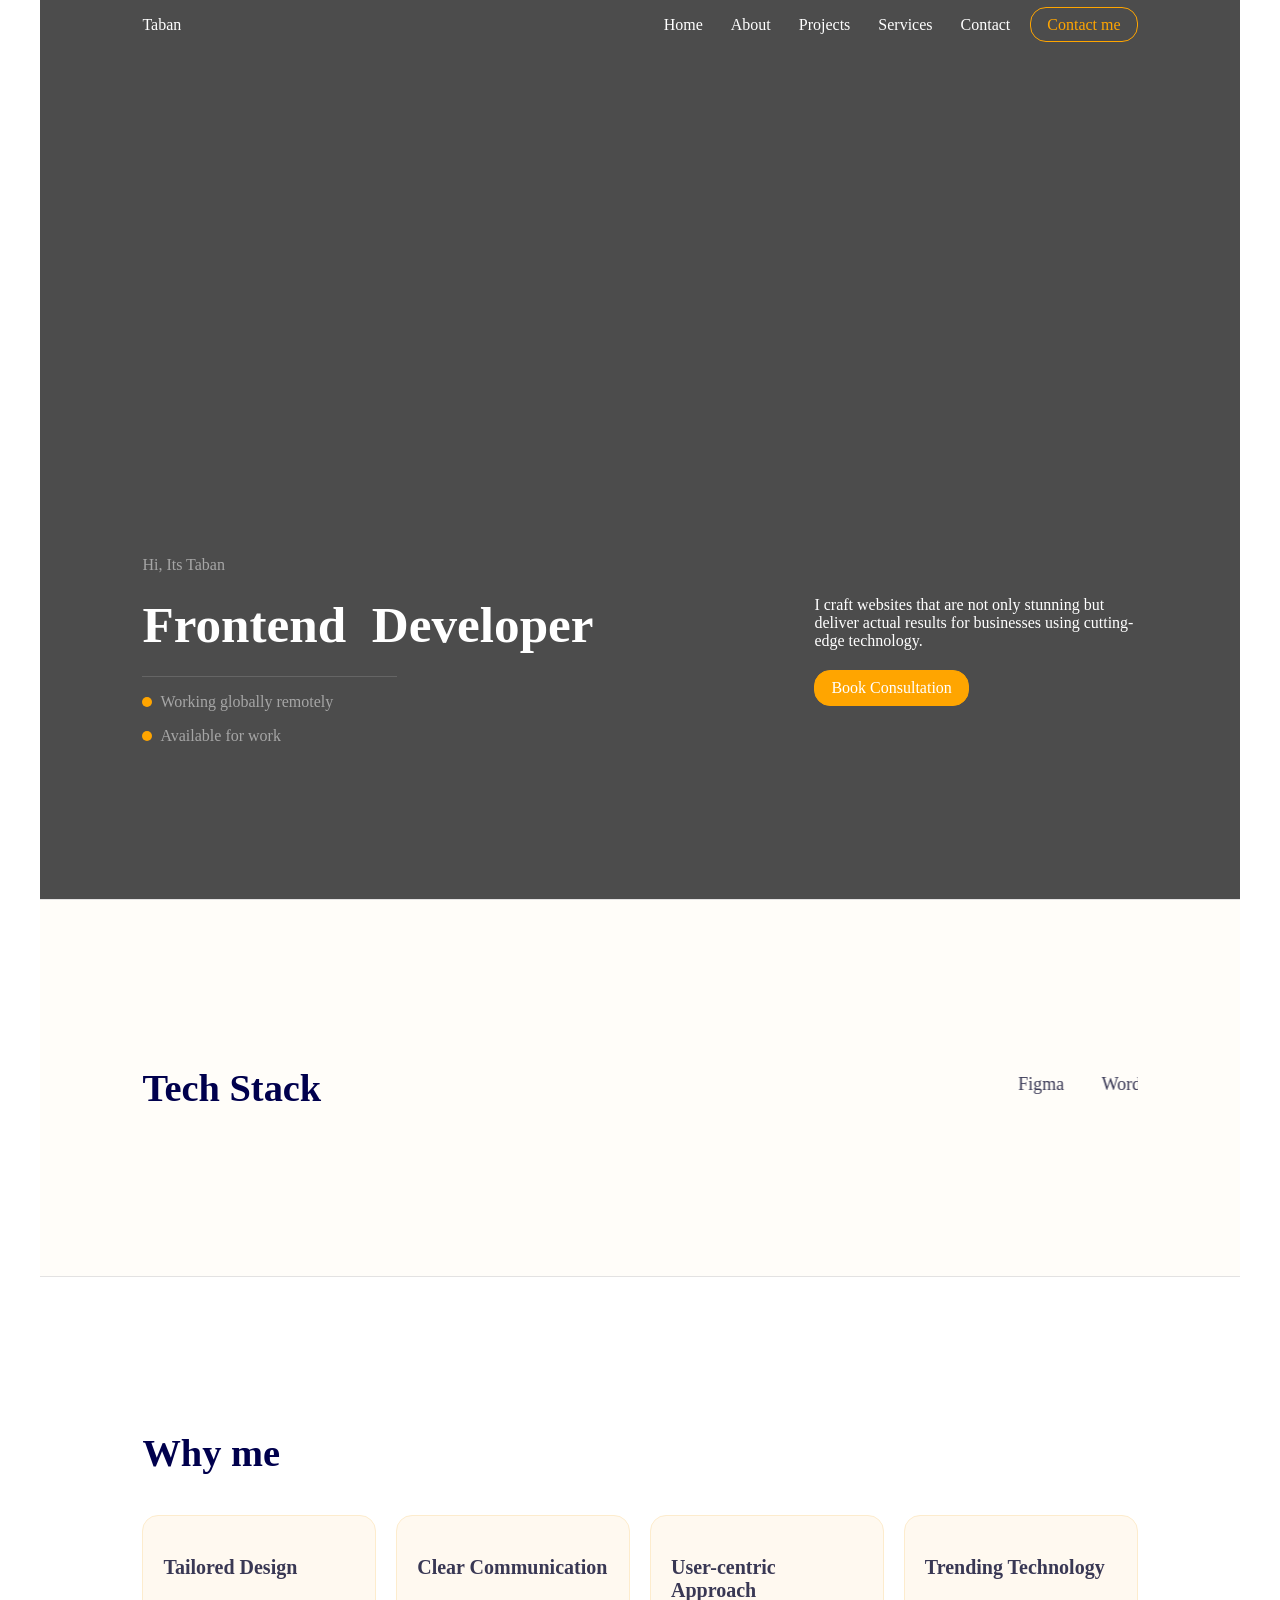
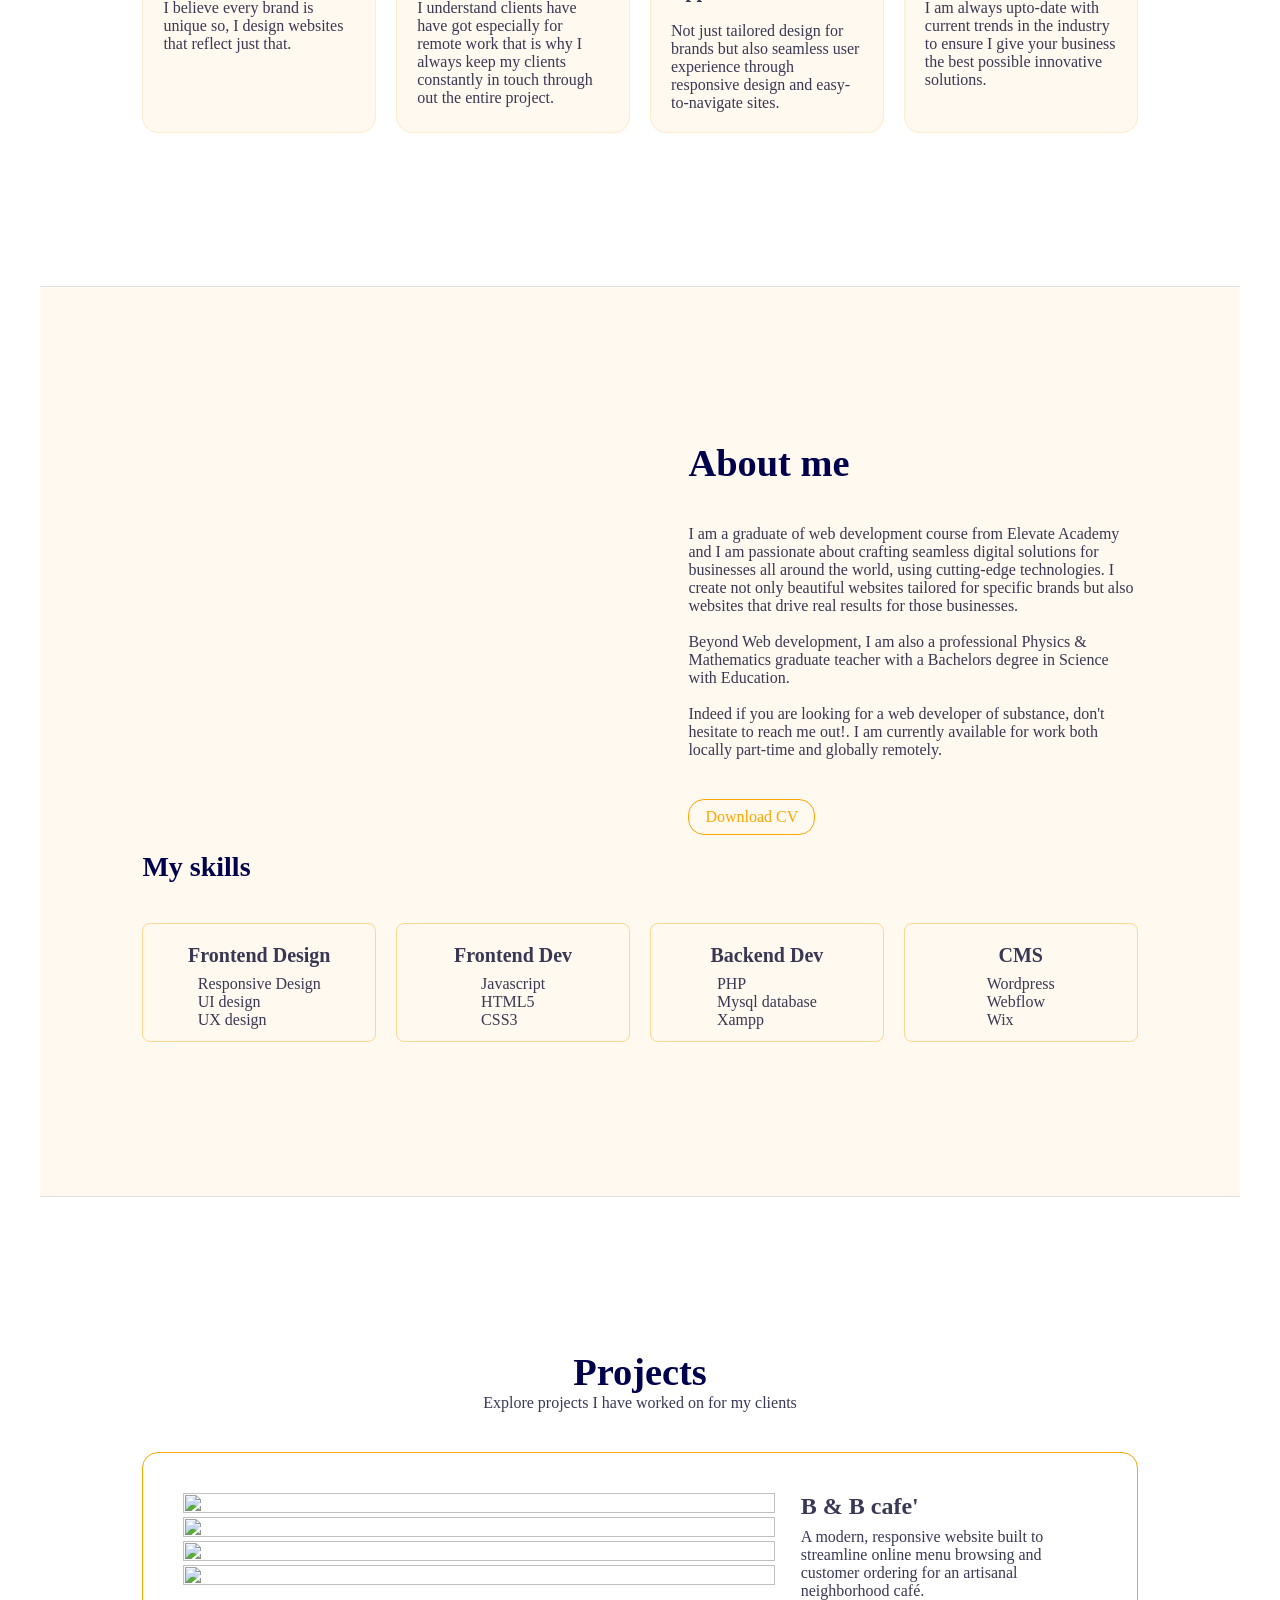
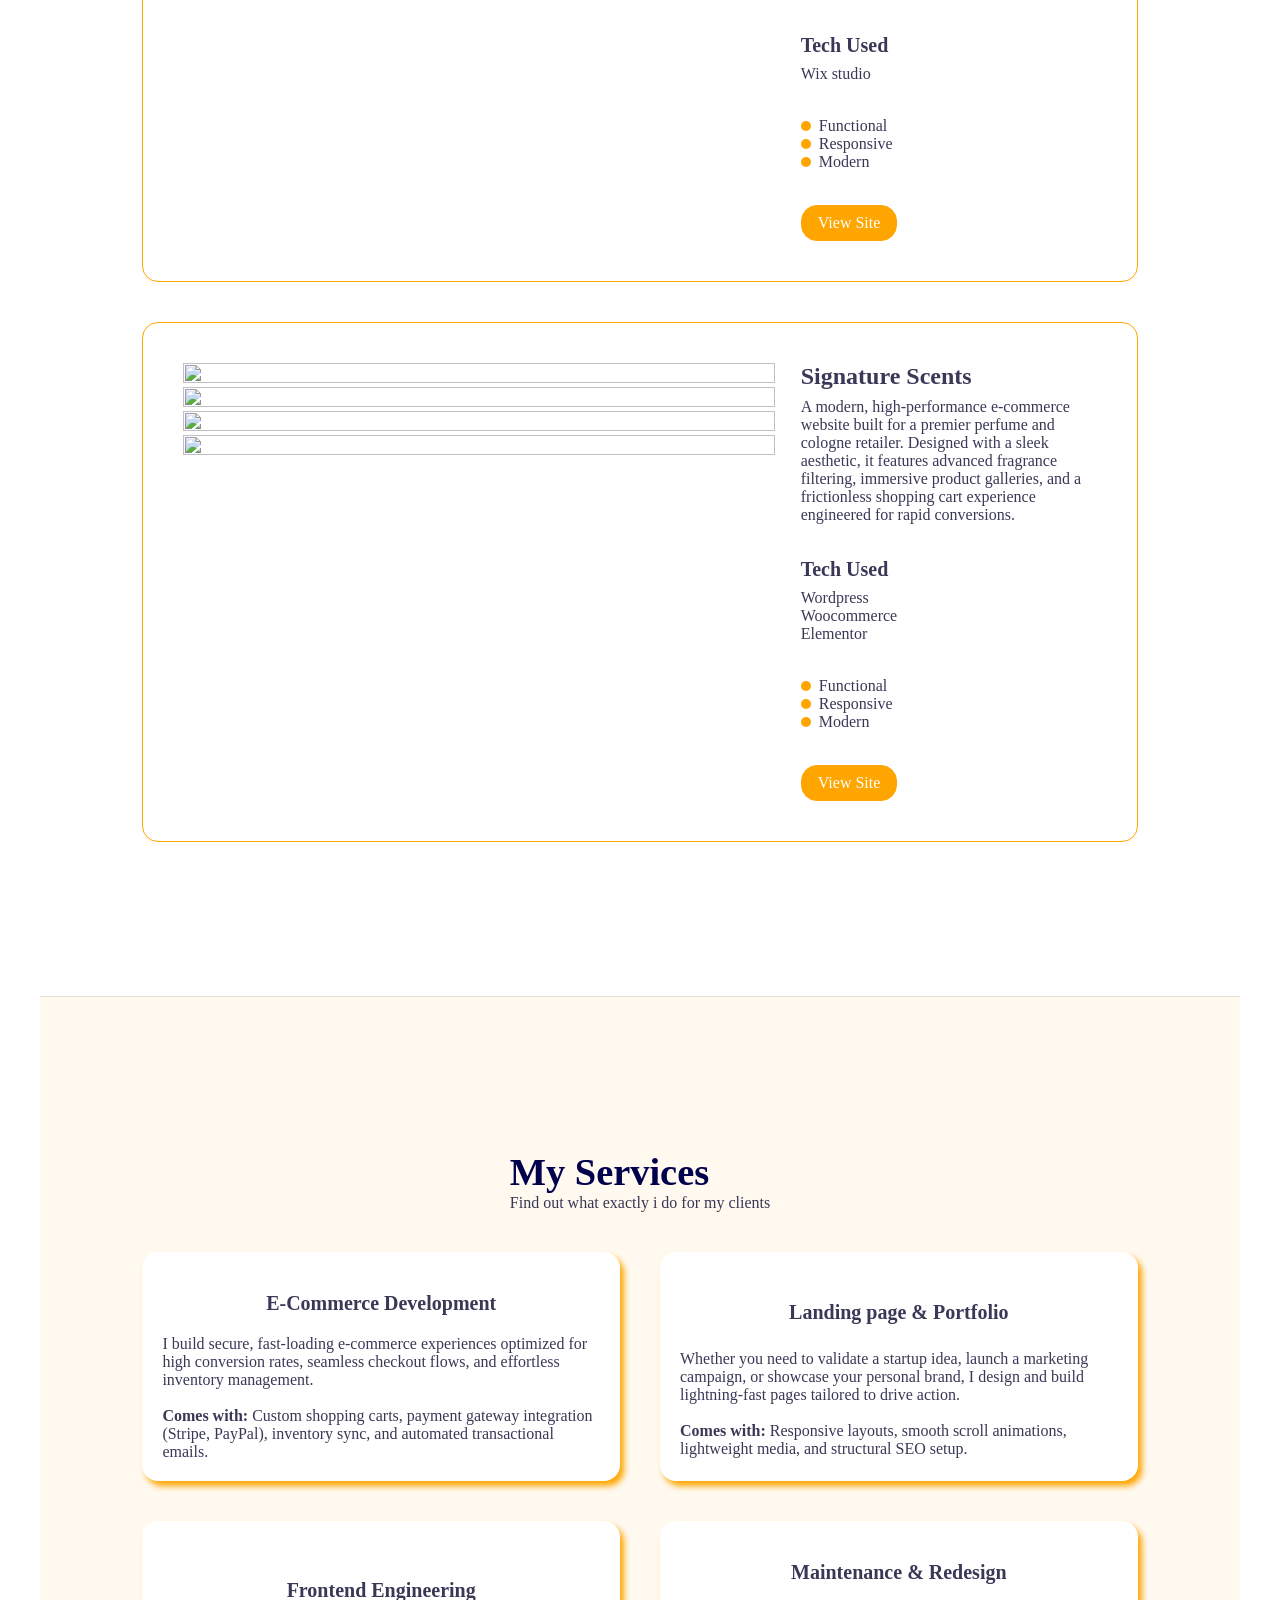
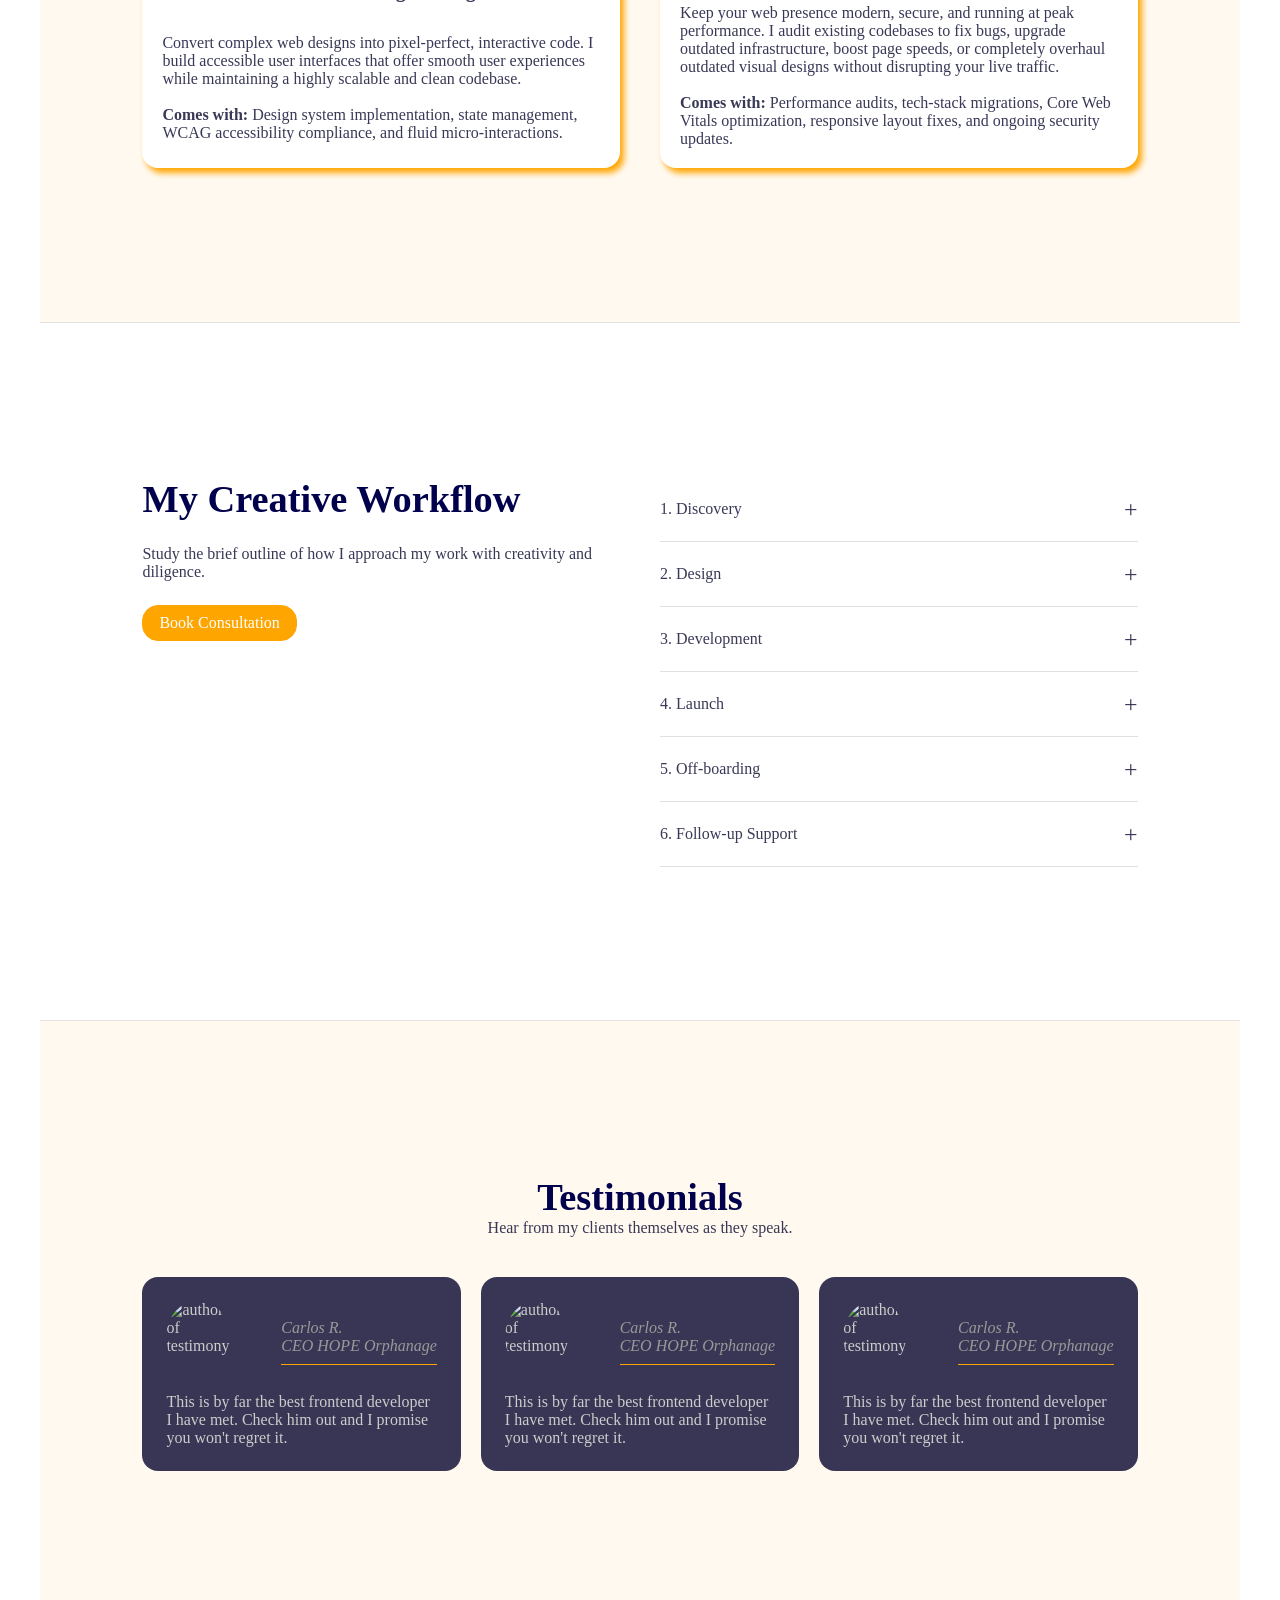
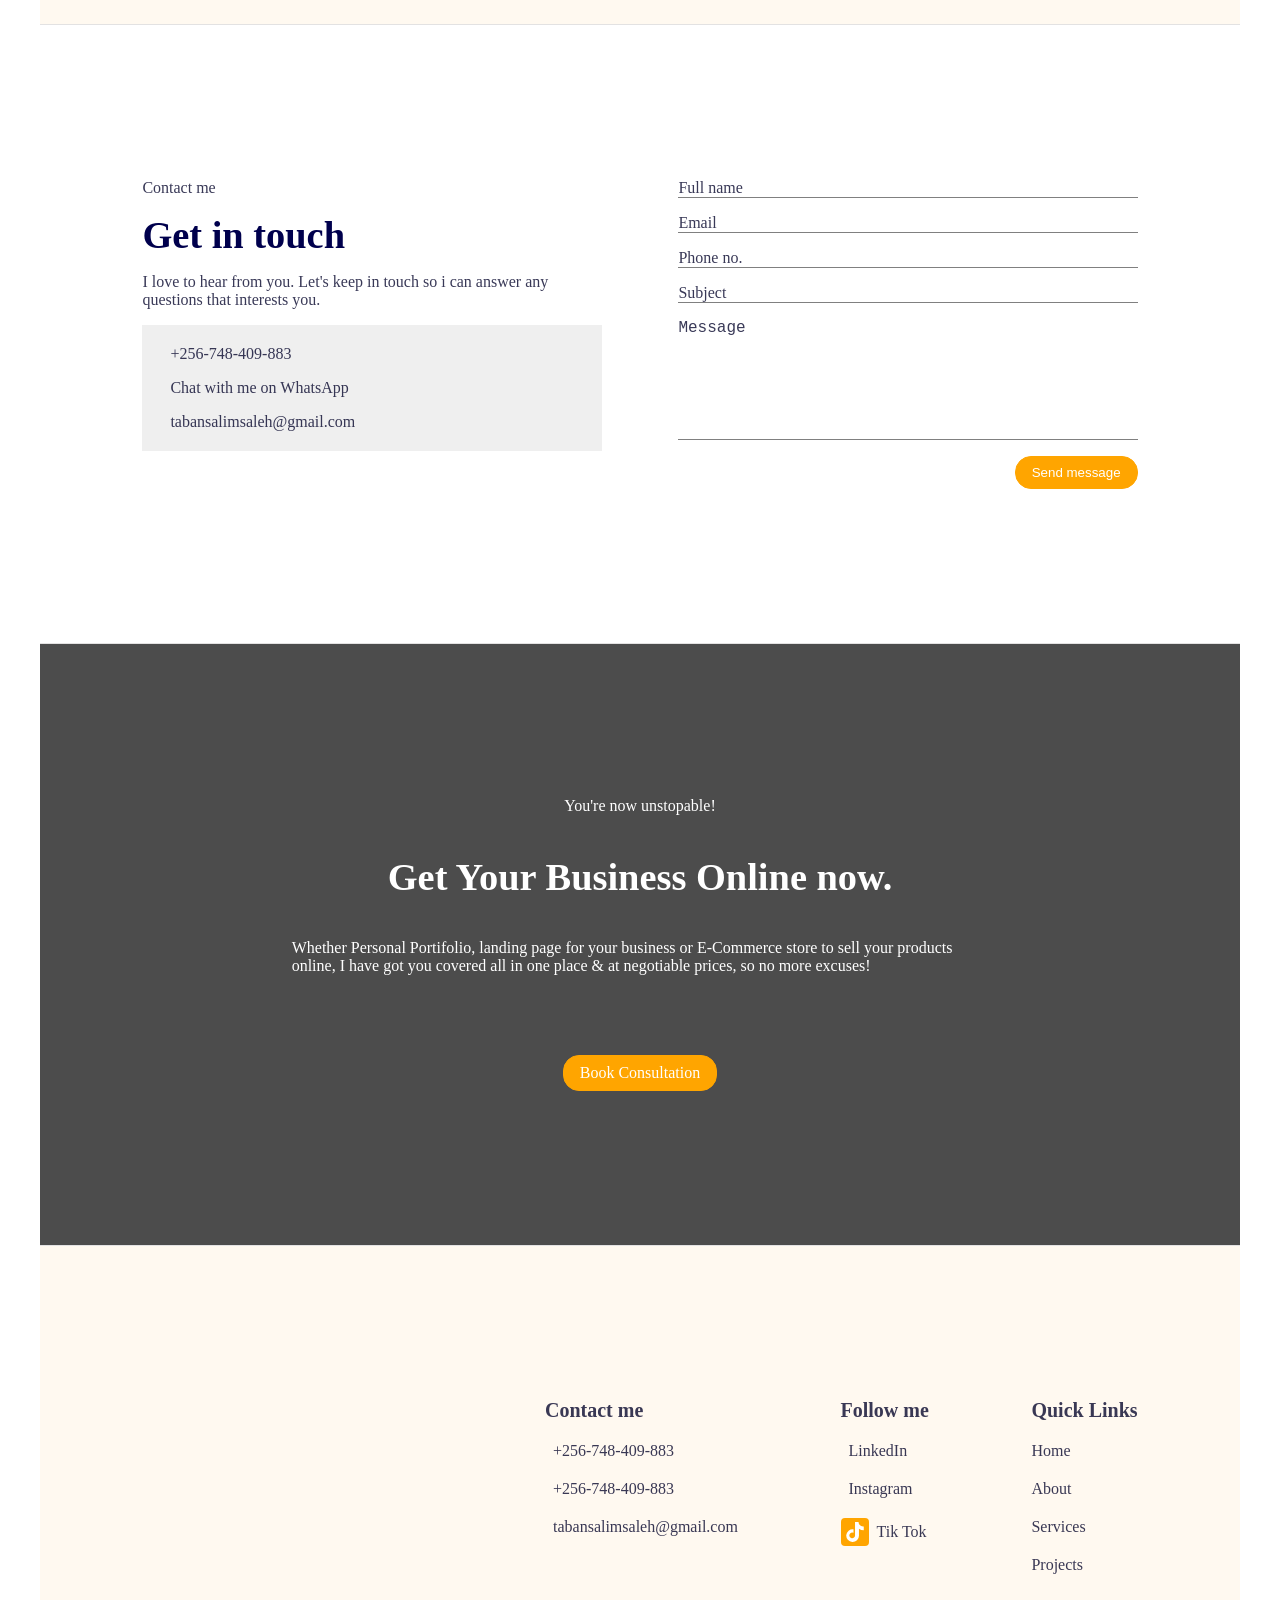
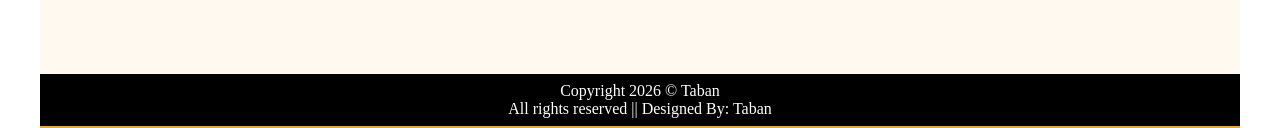
==== index.html @ 8b8e5857 "Add files via upload" ====
<!DOCTYPE html>
<html lang="en">
<head>
    <meta charset="UTF-8">
    <meta name="viewport" content="width=device-width, initial-scale=1.0">

    <title>Portfolio</title>

    <link href="https://assets.calendly.com/assets/external/widget.css" rel="stylesheet">
    <link rel="stylesheet" href="https://cdnjs.cloudflare.com/ajax/libs/font-awesome/7.3.1/css/all.min.css" integrity="sha512-QeR2VH+lsBE5LSAe1Q5EnTBbe7XTBubt8dG93Y7gidSgdMCr8nVqKcfKAMyN96SV8KDbZVTDXChatu5G2KQGzg==" crossorigin="anonymous" referrerpolicy="no-referrer">
    <link rel="stylesheet" href="https://cdn.jsdelivr.net/npm/swiper@12/swiper-bundle.min.css"/>

    <link rel="stylesheet" href="style.css">

</head>
<body>


    <div class="container">
      <!-- <a href="#hero" class="to-top">To Top</a> -->
        <header class="header">
            <div class="logo">
                <a href="index.html">Taban</a>
            </div>
            <nav class="nav">
               <span class="ham-icon">X</span>
                <ul>
                    <li><a href="#hero">Home</a></li>
                    <li><a href="#about">About</a></li>
                    <li><a href="#projects">Projects</a></li>
                    <li><a href="#services">Services</a></li>
                    <li><a href="#contact">Contact</a></li>
                    <li><a href="tel:+256748409883" class="contact-btn">Contact me</a></li>

                </ul>
            </nav>

            <!-- mobile nav -->
             <div class="ham-off-icon">
               <span></span><span></span><span></span>
             </div>
            <!-- <nav class="mobile-nav">
               
                <ul>
                    <li><a href="#hero">Home</a></li>
                    <li><a href="#about">About</a></li>
                    <li><a href="#projects">Projects</a></li>
                    <li><a href="#services">Services</a></li>
                    <li><a href="#contact">Contact</a></li>
                    <li><a href="#contact" class="contact-btn secondary-btn">Contact me</a></li>

                </ul>
            </nav> -->
        </header>

        <main class="main">
            <section id="hero" class="hero">
                <div class="hero-top">
                <div class="hero-text">
                    <div class="hero-text-left">
                        <p class="eyebrow">Hi, Its Taban</p>
                        <div class="h1-container">
                           <h1>Frontend &nbsp;<span id="typing"></span></h1>
                        </div>
                    


                        
                        <div class="hero-bottom">
                           <hr class="horizontal-rule">
                           <div class="icon-box">
                              <div class="dot"></div>
                              <p>Working globally remotely</p>
                           </div>
                           <div class="icon-box">
                              <div class="dot"></div>
                              <p>Available for work</p>
                           </div>
                        </div>




                </div>
                <div class="hero-text-right">
                    <p>I craft websites that are not only stunning but deliver actual results for businesses using cutting-edge technology.</p>
                    <div class="hero-btns">
                     <!-- Calendly link widget begin -->


                     <a href="" class="hero-btn" onclick="Calendly.initPopupWidget({url: 'https:calendly.com/tabansalimsaleh?hide_landing_page_details=1&hide_gdpr_banner=1&background_color=fdeccd&text_color=010128&primary_color=ffa500'});return false;">Book Consultation</a>

                     </div>

                     <div class="hero-bottom-right">
                        <hr class="horizontal-rule">
                        <div class="icon-box">
                           <div class="dot"></div>
                           <p>Working globally remotely</p>
                        </div>
                        <div class="icon-box">
                           <div class="dot"></div>
                           <p>Available for work</p>
                        </div>
                     </div>
                </div>
                </div>
                </div>
            </section>

            <section class="tech-stack">
               <div class="marquee-container">
                  <h2>Tech Stack</h2>
                  <marquee behavior="scroll" direction="left" scrollamount="4" loop="-1" onmouseover="this.stop();" onmouseout="this.start();">
                     <div class="marq">
                        <div class="tech"><i class="fa-brands fa-square-figma"></i><h6>Figma</h6></div>
                        <div class="tech"><i class="fa-brands fa-wordpress"></i><h6>Wordpress</h6></div>
                        <div class="tech"><i class="fa-brands fa-webflow"></i><h6>Webflow</h6></div>
                        <div class="tech"><span id="wix">wix</span><h6>Wix</h6></div>
                        <div class="tech"><i class="fa-brands fa-html5"></i><h6>HTML</h6></div>
                        <div class="tech"><i class="fa-brands fa-css3-alt"></i><h6>CSS</h6></div>
                        <div class="tech"><i class="fa-brands fa-square-js"></i><h6>Javascript</h6></div>
                        <div class="tech"><span id="php">php</span><h6>PHP</h6></div>
                        <div class="tech"><i class="fa-brands fa-square-github"></i><h6>Github</h6></div>
                     </div>
                  </marquee>
               </div>
            </section>


            <section class="why-me">
                <h2>Why me</h2>
                <div class="features">
                    <div class="ico-box">
                        <i class="fa-brands fa-figma"></i>
                        <h5>Tailored Design</h5>
                        <p>I believe every brand is unique so, I design websites that reflect just that.</p>
                    </div>
                    <div class="ico-box">
                        <i class="fa-solid fa-tower-broadcast"></i>
                        <h5>Clear Communication</h5>
                        <p>I understand clients have have got especially for remote work that is why I always keep my clients constantly in touch through out the entire project.</p>
                    </div>
                    <div class="ico-box">
                        <i class="fa-regular fa-pen-to-square"></i>
                        <h5>User-centric Approach</h5>
                        <p>Not just tailored design for brands but also seamless user experience through responsive design and easy-to-navigate sites.</p>
                    </div>
                    <div class="ico-box">
                        <i class="fa-solid fa-microchip"></i>
                        <h5>Trending Technology</h5>
                        <p>I am always upto-date with current trends in the industry to ensure I give your business the best possible innovative solutions.</p>
                    </div>
                </div>
            </section>
        </main>

        <!-- ABOUT -->
      <section id="about" class="about reveal">
         <div class="about-upper">
         <div class="about-image reveal">
            <img src="images/passport.png" alt="">
         </div>
         <div class="about-text reveal">
            <h2>About me</h2>
         <p>I am a graduate of web development course from Elevate Academy and I am passionate about crafting seamless digital solutions for businesses all around the world, using cutting-edge technologies. I create not only beautiful websites tailored for specific brands but also websites that drive real results for those businesses. <br> <br> Beyond Web development, I am also a professional Physics & Mathematics graduate teacher with a Bachelors degree in Science with Education.
            <br> <br>

         Indeed if you are looking for a web developer of substance, don't hesitate to reach me out!. I am currently available for work both locally part-time and globally remotely.
         
         </p>
         
         <a class="download-btn" href="files/my-cv.pdf" download="Taban_CV.pdf">Download CV</a>
         </div>
         </div>

         <div class="about-lower">

            <!-- SKILLS -->
         <div class="skills">
         <div class="skills-header">
               <h3 class="reveal">My skills</h3>
            </div>
         
         <div class="skill-groups">
            <div class="skill-card design reveal">
               <img id="design" src="images/design.png" alt="">
               <h5>Frontend Design</h5>
               <ul>
                  <li>Responsive Design</li>
                  <li>UI design</li>
                  <li>UX design</li>
               </ul>
            </div>
            <div class="skill-card frontend reveal">
               <img id="dev" src="images/development.png" alt="">
               <h5>Frontend Dev</h5>
               <ul>
                  <li>Javascript</li>
                  <li>HTML5</li>
                  <li>CSS3</li>
               </ul>
            </div>
            <div class="skill-card backend reveal">
               <img id="backend" src="images/backend.png" alt="">
               <h5>Backend Dev</h5>
               <ul>
                  <li>PHP</li>
                  <li>Mysql database</li>
                  <li>Xampp</li>
               </ul>
            </div>
            <div class="skill-card cms reveal">
               <img id="cms" src="images/cms.png" alt="">
               <h5>CMS</h5>
               <ul>
                  <li>Wordpress</li>
                  <li>Webflow</li>
                  <li>Wix</li>
               </ul>
            </div>
         </div> 
         </div> <!--END SKILLS--> 
      </section> <!--END ABOUT-->





      <!-- PROJECTS -->
         <section class="reveal projects" id="projects">
            <div class="projects-header">
               <h2>Projects</h2>
               <p>Explore projects I have worked on for my clients</p>
            </div>
            
            <div class="projects-main">
            
               <div class="project bnb-cafe reveal">
                     <!-- Swiper -->
                     <div class="project-images swiper mySwiper">
                        <div class="swiper-wrapper">
                        <div class="swiper-slide"><img src="images/bnb1.png" alt=""></div>
                        <div class="swiper-slide"><img src="images/bnb2.png" alt=""></div>
                        <div class="swiper-slide"><img src="images/bnb3.png" alt=""></div>
                        <div class="swiper-slide"><img src="images/bnb4.png" alt=""></div>
                        </div>
                        <div class="swiper-button-next"></div>
                        <div class="swiper-button-prev"></div>
                        <div class="swiper-pagination"></div>
                     </div>

                  <div class="project-text">
                     <h4>B & B cafe'</h4>
                     <p>A modern, responsive website built to streamline online menu browsing and customer ordering for an artisanal neighborhood café.</p>
                     <br> 
                     <h5>Tech Used</h5>
                     <ul class="tech">
                        <li>Wix studio</li>
                     </ul>
                     <br> 
                     <ul class="qualities">
                        <div>
                           <span class="dot"></span><li>Functional</li>
                        </div>
                        <div>
                           <span class="dot"></span><li>Responsive</li>
                        </div>
                        <div>
                           <span class="dot"></span><li>Modern</li>
                        </div>
                     </ul>
                     <br> 
                     <a href="https://tabansalimsaleh8.wixsite.com/coffee-bean" class="primary-btn">View Site</a>
                  </div>
               </div>



               <div class="project signature-scents reveal">
                  <!-- Swiper -->
                     <div class="project-images swiper mySwiper">
                        <div class="swiper-wrapper">
                        <div class="swiper-slide"><img src="images/cln1.png" alt=""></div>
                        <div class="swiper-slide"><img src="images/cln2.png" alt=""></div>
                        <div class="swiper-slide"><img src="images/cln3.png" alt=""></div>
                        <div class="swiper-slide"><img src="images/cln4.png" alt=""></div>
                        </div>
                        <div class="swiper-button-next"></div>
                        <div class="swiper-button-prev"></div>
                        <div class="swiper-pagination"></div>
                     </div>

                  <div class="project-text">
                     <h4>Signature Scents</h4>
                     <p>A modern, high-performance e-commerce website built for a premier perfume and cologne retailer. Designed with a sleek aesthetic, it features advanced fragrance filtering, immersive product galleries, and a frictionless shopping cart experience engineered for rapid conversions.</p>
                     <br> 
                     <h5>Tech Used</h5>
                     <ul class="tech">
                        <li>Wordpress</li>
                        <li>Woocommerce</li>
                        <li>Elementor</li>
                     </ul>
                     <br> 
                     <ul class="qualities">
                        <div>
                           <span class="dot"></span><li>Functional</li>
                        </div>
                        <div>
                           <span class="dot"></span><li>Responsive</li>
                        </div>
                        <div>
                           <span class="dot"></span><li>Modern</li>
                        </div>
                     </ul>
                     <br> 
                     <a href="http://taban.free.nf/" class="primary-btn">View Site</a>
                  </div>
               </div>
            </div>
         </section> <!--END PROJECTS-->


         

      <!--SERVICES-->
        <section id="services" class="services reveal">
         <div class="services-header">
            <h2>My Services</h2>
            <p>Find out what exactly i do for my clients</p>
         </div>
         <div class="services-main">
            <div class="designn reveal">
               <i class="fa-solid fa-cart-shopping"></i>
               <h5>E-Commerce Development</h5>
               <p>I build secure, fast-loading e-commerce experiences optimized for high conversion rates, seamless checkout flows, and effortless inventory management. <br> <br>
               <strong>Comes with:</strong> Custom shopping carts, payment gateway integration (Stripe, PayPal), inventory sync, and automated transactional emails.</p>
            </div>
            <div class="dev reveal">
               <i class="fa-solid fa-plane-arrival"></i>
               <h5>Landing page & Portfolio</h5>
               <p>Whether you need to validate a startup idea, launch a marketing campaign, or showcase your personal brand, I design and build lightning-fast pages tailored to drive action. <br> <br>
               <strong>Comes with:</strong> Responsive layouts, smooth scroll animations, lightweight media, and structural SEO setup.</p>
            </div>
            <div class="front reveal">
               <i class="fa-solid fa-laptop"></i>
               <h5>Frontend Engineering</h5>
               <p>Convert complex web designs into pixel-perfect, interactive code. I build accessible user interfaces that offer smooth user experiences while maintaining a highly scalable and clean codebase. <br> <br>
               <strong>Comes with:</strong> Design system implementation, state management, WCAG accessibility compliance, and fluid micro-interactions.</p>
            </div>
            <div class="web-redesign reveal">
               <i class="fa-solid fa-screwdriver-wrench"></i>
               <h5>Maintenance & Redesign</h5>
               <p>Keep your web presence modern, secure, and running at peak performance. I audit existing codebases to fix bugs, upgrade outdated infrastructure, boost page speeds, or completely overhaul outdated visual designs without disrupting your live traffic. <br> <br>
               <strong>Comes with:</strong> Performance audits, tech-stack migrations, Core Web Vitals optimization, responsive layout fixes, and ongoing security updates.</p>
            </div>
         </div>
        </section> <!--END SERVICES-->

        



         <!-- My process -->
          <section id="process" class="process reveal">
         <div class="process-header">
               <h2 class="reveal">My Creative Workflow</h2>
               <p>Study the brief outline of how I approach my work with creativity and diligence.</p>
               <a href="" class="primary-btn" onclick="Calendly.initPopupWidget({url: 'https:calendly.com/tabansalimsaleh?hide_landing_page_details=1&hide_gdpr_banner=1&background_color=fdeccd&text_color=010128&primary_color=ffa500'});return false;">Book Consultation</a>
            </div>
            
            <div class="accordion-container">
  <!-- Item 1 -->
  <div class="accordion-item">
    <div class="accordion-header">
      <div>
         <span class="number">1.</span> &nbsp;
         <p>Discovery</p>
      </div> 
      <span class="sign">+</span>
    </div>
    <div class="accordion-content">
      <p>I dive deep into understanding your brand, target audience, and business goals to build a rock-solid foundation for the project.</p>
    </div>
    <hr class="accordion-divider">
  </div>

  <!-- Item 2 -->
  <div class="accordion-item">
    <div class="accordion-header">
      <div>
         <span class="number">2.</span> &nbsp;
         <p>Design</p>
      </div> 
      <span class="sign">+</span>
    </div>
    <div class="accordion-content">
      <p>I translate our insights into strategic, high-fidelity visual concepts that balance beautiful aesthetics with an intuitive user experience.</p>
    </div>
    <hr class="accordion-divider">
  </div>

  <!-- Item 3 -->
  <div class="accordion-item">
    <div class="accordion-header">
      <div>
         <span class="number">3.</span> &nbsp;
         <p>Development</p>
      </div> 
      <span class="sign">+</span>
    </div>
    <div class="accordion-content">
      <p>3. I turn the approved designs into clean, semantic, and fully responsive code, bringing the digital experience to life with smooth functionality.</p>
    </div>
    <hr class="accordion-divider">
  </div>

  <!-- Item 4 -->
  <div class="accordion-item">
    <div class="accordion-header">
      <div>
         <span class="number">4.</span> &nbsp;
         <p>Launch</p>
      </div> 
      <span class="sign">+</span>
    </div>
    <div class="accordion-content">
      <p>I handle the entire deployment process, running rigorous final checks and performance audits to ensure a flawless, stress-free go-live.</p>
    </div>
    <hr class="accordion-divider">
  </div>

  <!-- Item 5 -->
  <div class="accordion-item">
    <div class="accordion-header">
      <div>
         <span class="number">5.</span> &nbsp;
         <p>Off-boarding</p>
      </div> 
      <span class="sign">+</span>
    </div>
    <div class="accordion-content">
      <p>I hand over all final assets, source files, and customized documentation, providing clear training so you feel fully confident managing everything.</p>
    </div>
    <hr class="accordion-divider">
  </div>

  <!-- Item 6 -->
  <div class="accordion-item">
    <div class="accordion-header">
      <div>
         <span class="number">6.</span> &nbsp;
         <p>Follow-up Support</p>
      </div> 
      <span class="sign">+</span>
    </div>
    <div class="accordion-content">
      <p>I stay in your corner for post-launch maintenance, updates, and optimization to ensure your digital platform continues to perform at its peak.</p>
    </div>
    <hr class="accordion-divider">
  </div>
  <button class="primary-btn on-mobile">Book Consultation</button>
         </div>
        </section> <!--END PROCESS-->
      
       
        <div class="sidebar sidebar-right"></div>
        <div class="sidebar sidebar-left"></div>


        
        <!-- TESTIMONIAL -->
         <section class="reveal testimonial">
            <div class="testimonial-header">
               <h2>Testimonials</h2>
               <p>Hear from my clients themselves as they speak.</p>
            </div>
            <div class="testimonials">
               <div class="testimony testimony-2 reveal">
                  <div class="author">
                     <div class="author-image img2">
                        <img src="images/hero-light.png" alt="author of testimony 1">
                     </div>
                     <div class="author-badge">
                        <cite>Carlos R.</cite> <br>
                        <cite>CEO HOPE Orphanage</cite>
                     </div>
                  </div>
                  <div class="testimony-text">
                     <p>This is by far the best frontend developer I have met. Check him out and I promise you won't regret it.</p>
                  </div>
               </div>

               <div class="testimony testimony-3 reveal">
                  <div class="author">
                     <div class="author-image img3">
                        <img src="images/hero-light.png" alt="author of testimony 1">
                     </div>
                     <div class="author-badge">
                        <cite>Carlos R.</cite> <br>
                        <cite>CEO HOPE Orphanage</cite>
                     </div>
                  </div>
                  <div class="testimony-text">
                     <p>This is by far the best frontend developer I have met. Check him out and I promise you won't regret it.</p>
                  </div>
               </div>

               <div class="testimony testimony-4 reveal">
                  <div class="author">
                     <div class="author-image img4">
                        <img src="images/hero-light.png" alt="author of testimony 1">
                     </div>
                     <div class="author-badge">
                        <cite>Carlos R.</cite> <br>
                        <cite>CEO HOPE Orphanage</cite>
                     </div>
                  </div>
                  <div class="testimony-text">
                     <p>This is by far the best frontend developer I have met. Check him out and I promise you won't regret it.</p>
                  </div>
               </div>
            </div>
         </section> <!--END TESTIMONIAL-->
        

      

          

         <!-- CONTACT -->
         <section class="contact reveal" id="contact">
            <div class="contact-left">
               <p>Contact me</p>
               <h2 class="hide">Get in touch</h2>
               <p>I love to hear from you. Let's keep in touch so i can answer any questions that interests you.</p>
               <div class="my-contact">
                  <!-- <li>
                     <i class="fa-solid fa-location-dot"></i>
                     <p>Bugiri, Uganda</p>
                  </li> -->
                  <li>
                     <i class="fa-solid fa-phone"></i> 
                     <a href="tel:+256748409883">+256-748-409-883</a>
                  </li>
                  <li>
                     <i class="fa-brands fa-square-whatsapp"></i>
                     <a href="https://wa.me/+256748409883" target="_blank" rel="noopener">Chat with me on WhatsApp</a>
                  </li>
                  <li>
                     <i class="fa-solid fa-envelope"></i>
                     <a href="mailto:tabansalimsaleh@gmail.com">tabansalimsaleh@gmail.com</a>
                  </li>
                  
               </div>
            </div>
            <form action="https://api.web3forms.com/submit" method="post" id="contact-form" class="contact-right form">
               <label for="name">Full name 
                  <input type="text" id="name" name="name" required>
               </label>
               <label for="email">Email 
                  <input type="email" id="email" name="email" required>
               </label>
               <label for="phone">Phone no. 
                  <input type="number" id="phone" name="phone" required>
               </label>
               <label for="subject">Subject 
                  <input type="text" id="subject" name="subject" required>
               </label>
               <textarea name="message" id="message" name="message" placeholder="Message " rows="8" required></textarea>
               <button class="primary-btn form-btn" type="submit">Send message</button>
            </form>
         </section> <!--END CONTACT-->






         <!-- CTA -->
         <section class="cta reveal">
         <p>You're now unstopable!</p>
         <h2>Get Your Business Online now.</h2>
         <p>Whether Personal Portifolio, landing page for your business or E-Commerce store to sell your products online, 
         I have got you covered all in one place & at negotiable prices, so no more excuses!</p>
         <div class="btn-group cta-bottom">
            <a href="" class="cta-btn" onclick="Calendly.initPopupWidget({url: 'https:calendly.com/tabansalimsaleh?hide_landing_page_details=1&hide_gdpr_banner=1&background_color=fdeccd&text_color=010128&primary_color=ffa500'});return false;">Book Consultation</a>
         </div>
         </section> <!--END CTA-->




         <!-- FOOTER -->

            <footer class="footer">
               <div class="footer-top">
                  <div class="logoside">
                     <iframe src="https://www.google.com/maps/embed?pb=!1m18!1m12!1m3!1d31916.975439645237!2d33.73051608478628!3d0.5684901773265322!2m3!1f0!2f0!3f0!3m2!1i1024!2i768!4f13.1!3m3!1m2!1s0x177efc37245a884b%3A0xa5c463e4d6656773!2sBugiri%2C%20Uganda!5e0!3m2!1sen!2sco!4v1793603114698!5m2!1sen!2sco" width="600" height="450" style="border:0;" allowfullscreen="" loading="lazy" referrerpolicy="strict-origin-when-cross-origin"></iframe>
                  </div>

                  <div class="quick-contact">
                     <h5>Contact me</h5>
                     <!-- <div class="ctct">
                        <i class="fa-solid fa-location-dot"></i>
                        Bugiri, Uganda.</div> -->
                     <div class="ctct">
                        <i class="fa-solid fa-phone"></i> 
                        <a href="tel:+256748409883">+256-748-409-883</a>
                     </div>
                     <div class="ctct">
                        <i class="fa-brands fa-square-whatsapp"></i> 
                        <a href="https://wa.me/+256748409883" target="_blank" rel="noopener">+256-748-409-883</a>
                     </div>
                     <div class="ctct">
                        <i class="fa-solid fa-envelope"></i>
                         <a href="mailto:tabansalimsaleh@gmail.com">tabansalimsaleh@gmail.com</a></div>
                  </div>

                  <div class="socials">
                     <h5>Follow me</h5> 
                     <div class="social-box">
                        <i class="fa-brands fa-square-linkedin"></i>
                        <p>LinkedIn</p>
                     </div>  
                     <div class="social-box">
                        <i class="fa-brands fa-square-instagram"></i>
                        <p>Instagram</p>
                     </div>  
                     <div class="social-box">
                        <svg id="tiktok" xmlns="http://w3.org" viewBox="0 0 448 512">
                           <path d="M448,209.91a210.06,210.06,0,0,1-122.77-39.25V349.38A162.55,162.55,0,1,1,185,188.31V278.2a72.54,72.54,0,1,0,39.63,65V0h90.12a122.18,122.18,0,0,0,24.1,70.58A121.2,121.2,0,0,0,448,114.71Z"/>
                        </svg>
                        <p>Tik Tok</p>
                     </div>  
                  </div>
                  
                  <div class="quick-links">
                     <h5>Quick Links</h5>
                     <a href="index.html#hero">Home</a>
                     <a href="index.html#about">About</a>
                     <a href="index.html#services">Services</a>
                     <a href="index.html#projects">Projects</a>
                  </div>
               </div>


               <div class="footer-bottom">
                  <p>Copyright 2026 &copy Taban</p>
                  <p>All rights reserved || Designed By: Taban</p>
               </div>
            </footer> <!--END FOOTER-->

    </div>

    <script src="https://assets.calendly.com/assets/external/widget.js" type="text/javascript" async></script>
   <script src="https://cdn.jsdelivr.net/npm/swiper@12/swiper-bundle.min.js"></script>

   <script src="https://cdnjs.cloudflare.com/ajax/libs/gsap/3.15.0/gsap.min.js"></script>

   <script src="https://cdnjs.cloudflare.com/ajax/libs/gsap/3.15.0/ScrollTrigger.min.js"></script>

   <script src="gsap.js"></script>

   <script src="script.js"></script>
</body>
</html>
---- style.css ----
.h1-container{
    width: fit-content;
    overflow: hidden;
    padding-bottom: 0px;
    display: flex;
    align-items: center;
}
.sidebar{
    /* background: rgba(253, 236, 205, 0.5); */
    width: calc((100vw - 1200px) / 2);
    height: 100vh;
    position: fixed;
    background-repeat: no-repeat;
    background-position: center;
    background-size: cover;
}
.sidebar-right{
    top: 0;
    right: 0;
}
.sidebar-left{
    top: 0;
    left: 0;
}
.horizontal-rule
font-family
input
download-btn
.secondary-btn
hero-dark
skill-groups
cta
scrolled
/* Container Layout */
.accordion-container {
  max-width: 600px; /* Optional: bounds the width */
  margin: 0 auto;
}

.accordion-item {
  display: flex;
  flex-direction: column;
}

/* Header Alignment */
.accordion-header {
  display: flex;
  justify-content: space-between;
  align-items: center;
  padding: 20px 0;
  cursor: pointer;
  user-select: none;
}

/* Flex wrapper inside header for number and text */
.accordion-header > div {
  display: flex;
  align-items: center;
}

.accordion-header p {
  margin: 0;
}

/* Sign styling */
.accordion-header .sign {
  font-size: 1.5rem;
  line-height: 1;
}

/* Content Hidden State */
.accordion-content {
  max-height: 0;
  overflow: hidden;
  opacity: 0;
  transition: max-height 0.3s ease-out, opacity 0.2s ease-out, padding 0.3s ease-out;
}

.accordion-content p {
  margin: 0;
}

/* Content Open State */
.accordion-item.active .accordion-content {
  max-height: 150px; /* Adjust if content blocks grow exceptionally long */
  opacity: 1;
  padding-bottom: 20px; /* Provides spacing above the divider when open */
}

/* Divider remains unaffected */
.accordion-divider {
  border: 0;
  border-top: 1px solid #e0e0e0;
  margin: 0;
  width: 100%;
}





/* header intersection observer */

/* This class gets added by the JavaScript once 90% of the hero is gone */
.header.header-scrolled {
  background: rgba(0, 0, 0, 0.7); /* Solid black background */
}
.header.header-scrolled .logo a{
    color: white;
} 
.header.header-scrolled .nav ul li a{
    color: white;
}


.primary-btn


.swiper {
        width: 100%;
        height: 100%;
}

.swiper-slide {
text-align: center;
display: flex;
justify-content: center;
align-items: center;
}

.swiper-slide img {
display: block;
width: 100%;
height: 100%;
object-fit: cover;
object-position: center;
}
      
.swiper-button-next svg,
.swiper-button-prev svg {
    width: 40px;
    height: 40px;
    color: orange;
    border-radius: 50%;
    padding: 8px;
    border: 2px solid orange;
}

.swiper-pagination-bullet{
    background: #999;
    opacity: 0.5;
    width: 10px;
    height: 10px;
}

.swiper-pagination-bullet-active {
    background: orange;
    opacity: 1;
    width: 10px;
    height: 10px;
}

.swiper-button-next {
    right: 20px;
}

.swiper-button-prev {
    left: 20px;
}

.swiper-pagination {
    bottom: 0px !important;
} */
      /* end swiper */


.header .secondary-btn:hover{
    color: white;
    border: 1px solid white;
}

h1
{
    font-size: clamp(44px, 6vw, 6vw);
    /* color: hsl(240, 100%, 15%); */
    line-height: .8em;
    padding-block: 8px;
    color: white;
}
h2
{
    font-size: clamp(32px, 3vw, 3vw);
    color: hsl(240, 100%, 15%);
}
h3
{
    font-size: clamp(28px, 2vw, 2vw);
    color: hsl(240, 100%, 15%);
}
h4{
    font-size: clamp(24px, 1.5vw, 1.5vw);
    color: hsla(240, 95%, 8%, 0.779);
}
h5{
    font-size: clamp(20px, 1vw, 1vw);
    color: hsla(240, 95%, 8%, 0.779);
}
h6{
    font-size: 18px;
    font-weight: 400;
    color: hsla(240, 95%, 8%, 0.779);
}

a{
    text-decoration: none;
    color: hsla(240, 95%, 8%, 0.779);
    cursor: pointer;
    text-wrap: nowrap;
}


*{
    margin: 0;
    padding: 0;
    box-sizing: border-box;
}
html{
    scroll-behavior: smooth;
}
body{
    width: 100vw;
    display: grid;
    place-content: center;
    color: hsla(240, 95%, 8%, 0.779);
}
.container{
    width: 100vw;
    max-width: 1200px;
    overflow: hidden;
}

/* Header */
.header{
    padding: 16px clamp(24px, 8vw, 8vw);
    display: flex;
    justify-content: space-between;
    align-items: center;
    position: fixed;
    top: 0px;
    z-index: 100;
    width: 100%;
    max-width: 1200px;
}

section{
    padding: clamp(40px, 12vw, 12vw) clamp(24px, 8vw, 8vw);
    border-bottom: 1px solid rgb(227, 226, 226);
}

.nav{
    max-width: 80%;
    position: relative;
}
.nav .ham-icon{
    display: none;
    color: white;
    position: absolute;
    margin: 40px;
    width: 24px;
    height: 24px;
    top: 0;
    left: 0;
    border: 1px solid white;
    border-radius: 50%;
    place-content: center;
    padding: 24px;
}
.nav ul{
    gap: 20px;
    display: flex;
    justify-content: space-between;
    align-items: center;
    list-style-type: none;
}
.nav ul li{
    position: relative;
}
.nav ul li a:not(.contact-btn){
    text-decoration: none;
    padding-left: 8px;
    color: white;
    transition: .3s ease;
}
.nav ul li a:not(.contact-btn)::after{
    content: "";
    width: 0px;
    height: .5px;
    background: orange;
    position: absolute;
    left: 8px;
    bottom: -4px;
    transition: .3s ease;
}
.nav ul li a:not(.contact-btn):hover{
    color: orange;
}
.nav ul li a:hover::after{
    width: 40px;
}

.nav ul li a:not(.contact-btn):active{
    color: transparent
}

.contact-btn{
    border: 1px solid orange;
    padding: 8px 16px;
    background: transparent;
    transition: .3s ease;
    white-space: nowrap;
    border-radius: 16px;
    color: orange;
}
.contact-btn:hover{
    border: 1px solid white;
    color: white;
}

.hero-btn, .cta-btn{
    padding: 8px 16px;
    border: 1px solid orange;
    background: orange;
    color: white;
    transition: .3s ease;
    white-space: nowrap;
    border-radius: 16px;
}
.hero-btn:hover, .cta-btn:hover{
    background: transparent;
}
.logo a{
    color: white;
}

/* Hero */
.hero{
    color: white;
    /* color: hsla(240, 95%, 8%, 0.779); */
    display: flex;
    flex-direction: column;
    justify-content: flex-end;
    min-height: 100vh;
    background-image: linear-gradient(rgba(0, 0, 0, 0.7), rgba(0, 0, 0, 0.7)) , url("images/hero-light.png");
    /* background-image: linear-gradient(rgba(253, 236, 205, 0.3), rgba(253, 236, 205, 0.3)) , url("images/hero-light.png"); */
    background-repeat: no-repeat;
    background-size: cover;
    background-position: center;
    background-attachment: fixed;
}
.hero-text{
    display: flex;
    justify-content: space-between;
    color: white;
}
.hero-text-right{
    flex: 1;
}
.hero-text-left{
    flex: 2;
}
.hero-text-left{
    display: flex;
    flex-direction: column;
    gap: 20px;
    align-items: flex-start;
    justify-content: center;
}
.dot{
    width: 10px;
    height: 10px;
    background: orange;
    border-radius: 50%;
}
.qualities div{
    display: flex;
    gap: 8px;
    align-items: center;
}
.hero-text-right{
    display: flex;
    flex-direction: column;
    gap: 20px;
    align-items: flex-start;
    justify-content: center;
}
.hero-btns{
    display: flex;
    flex-wrap: wrap;
    gap: 4px;
}
.primary-btn{
    padding: 8px 16px;
    border: 1px solid orange;
    background: orange;
    color: white;
    transition: .3s ease;
    white-space: nowrap;
    border-radius: 16px;
}
.download-btn{
    border: 1px solid orange;
    padding: 8px 16px;
    background: transparent;
    transition: .3s ease;
    white-space: nowrap;
    border-radius: 16px;
    color: orange;
}
.primary-btn:hover{
    background: transparent;
    color: hsla(240, 95%, 8%, 0.779);
}
.primary-btn:active{
    transform: scale(0.9);
}
.download-btn:hover{
    border: 1px solid hsla(240, 95%, 8%, 0.779);
    color: hsla(240, 95%, 8%, 0.779);
}
.secondary-btn:active{
    transform: scale(.9);
}
.hero-text-right{
    padding-left: clamp(24px, 2vw, 2vw);
}
.hero-bottom{
    display: flex;
    flex-direction: column;
    justify-content: center;
    color: hsla(240, 95%, 8%, 0.779);
    width: max-content;
    gap: 16px;
    color: rgba(255, 255, 255, 0.5);
}
.eyebrow{
    color: rgba(255, 255, 255, 0.5);
}
.horizontal-rule{
    width: clamp(40px, 20vw, 255px);
    border: none;
    height: 1px;
    outline: none;
    background: rgba(186, 186, 186, 0.226);
    /* background: rgba(255, 255, 255, 0.196); */
}
.hero-text-left h1{
    font-size: clamp(40px, 4vw, 4vw);
    line-height: .9em;
    display: flex;
    flex-wrap: wrap;
}
#typing{
    height: 8px;
    width: 10ch;
}



/* why-me */
.why-me{
    background: white;
    display: flex;
    flex-direction: column;
    justify-content: space-between;
    gap: 40px;
}
.why-me .features{
    display: grid;
    grid-template-columns: repeat(4, minmax(20%, 1fr));
    gap: 20px;
}
.why-me .features .ico-box:hover{
    box-shadow: 2px 3px 6px orange;
    background: white;
}

.why-me .features .ico-box{
    display: flex;
    flex-direction: column;
    align-items: flex-start;
    background: rgba(253, 236, 205, 0.3);
    border: 1px solid rgba(253, 236, 205, 1);
    padding: 20px;
    border-radius: 16px;
} 


/* about */
/* include a carousal of technologies used wordpress, wix,  */
.about{
    display: flex;
    flex-direction: column;
    justify-content: center;
    background: rgba(253, 236, 205, 0.3);
    gap: 16px;
    /* background: hsla(240, 78%, 89%, 0.1); */
}
.about-upper{
    gap: clamp(24px, 6vw, 6vw);
    display: flex;
    justify-content: space-between;
    align-items: center;
}
.about-upper .about-image{
    flex: 1;
    padding: 10px;
}
.about-text{
    flex: 1;
}
.about-image img{
    width: 100%;
    border-radius: 50%;
}

.marq{
    display: flex;
    justify-content: space-between;
}


.fa-square-figma,
.fa-php,
.fa-wix,
.fa-html5,
.fa-css3-alt,
.fa-square-js,
.fa-wordpress,
.fa-webflow
{
    color: orange;
    font-size: 28px;
}



.tech-stack{
    background: rgba(253, 236, 205, 0.128);
}
.marquee-container{
    display: flex;
    justify-content: space-between;
    align-items: center;
    gap: 60px;
    overflow: hidden;
}
.marquee-container h4{
    white-space: nowrap;
    flex: 1;
}
marquee{
    flex: 2;
}
.marq .tech{
    display: flex;
    flex-direction: column;
    justify-content: flex-start;
    align-items: center;
    gap: 20px;
}

/* services */
.services{
    display: grid;
    place-items: center;
    gap: 40px;
    background: rgba(253, 236, 205, 0.3);
}
.services-header p{
    text-align: center;
}
.services-main{
    display: grid;
    grid-template-columns: repeat(auto-fit, minmax(45%, 1fr));
    gap: 40px;
}
.services-main div{
    box-shadow: 4px 5px 6px orange;
    display: grid;
    place-items: center;
    padding: 20px;
    gap: 20px;
    background: white;
    border-radius: 16px;
}
.services-main div:hover{
    background: rgba(253, 236, 205, 0.1);
    outline: 0.5px solid orange;
    box-shadow: none;
}

/* projects */
.projects{
    display: flex;
    flex-direction: column;
    gap: 40px;
}
.projects-main{
    display: flex;
    flex-direction: column;
    gap: 40px;
}
.projects-header{
    text-align: center;
}

.bnb-cafe, .signature-scents{
    display: flex;
    border: 1px solid orange;
    justify-content: space-between;
    gap: clamp(24px, 2vw, 2vw);
    padding: 40px;
    border-radius: 16px;
}
.bnb-cafe .project-images, .signature-scents .project-images{
    flex: 2;
} 
.bnb-cafe .project-text, .signature-scents .project-text{
    flex: 1;
    display: flex;
    flex-direction: column;
    gap: 8px;
    align-items: flex-start;
} 
 
#prev svg, #next svg{
    width: 10px;
}
#prev2 svg, #next2 svg{
    width: 10px;
}
.arrow-nav{
    display: flex;
}

.project-images{
    display: flex;
    flex-direction: column;
}
.project-images img{
    width: 100%;
}
.project-text p{
    max-width: 40ch;
}
.project{
    overflow: hidden;
}


/* skills */
.about-lower{
    display: flex;
    flex-direction: column;
    gap: 40px;
}
.testimonial{
    display: flex;
    flex-direction: column;
    gap: 40px;
}
.testimonial-header{
    align-self: center;
    text-align: center;
}
.skill-groups{
    display: flex;
    justify-content: center;
    gap: 20px;
}
.skill-card{
    padding: 12px;
    align-items: center;
    flex: 1;
    border: 1px solid rgba(255, 166, 0, 0.4);
    border-radius: 8px;
    display: flex;
    flex-direction: column;
    gap: 8px;
    /* add star ratings to the cards */
}
.skill-groups .skill-card:hover{
    box-shadow: 3px 4px 5px orange;
}

/* testimonial */
.testimonial
{
    display: flex;
    flex-direction: column;
    background: rgba(253, 236, 205, 0.3);
}
.testimonials
{
    display: grid;
    grid-template-columns: repeat(auto-fit, minmax(20%, 1fr));
    gap: 20px;
}
.testimony
{
    padding: 24px;
    color: hsl(0, 0%, 80%);
    display: flex;
    flex-direction: column;
    background: hsla(240, 95%, 8%, 0.779);
    gap: 20px;
    border-radius: 16px;
    transition: .3s ease;
}

.testimony:hover
{
    transform: translateY(-10px);
}

.testimony .author, .testimony .testimony-text
{
    display: flex;
    justify-content: space-between;
    align-items: center;
}
.author-badge cite
{
    color: hsl(0, 0%, 60%);
    position: relative;
} 

.author-badge
{
    position: relative;
}
.author{
    gap: 20px;
}
.author-badge::after
{
    content: '';
    width: 100%;
    height: .5px;
    background: orange;
    position: absolute;
    bottom: -10px;
    left: 0px;
} 

.testimony .author .author-image
{
    width: 20%;
}
.testimony .author .author-image img
{
    width: 100%;
    object-fit: cover;
    object-position: center;
    border-radius: 50%;
    aspect-ratio: 1 / 1;
}





button, .btn{
    text-wrap: nowrap;
    text-align: center;
    background: var(--accent);
    border: none;
    outline: none;
    border-radius: var(--border-radius-button);
    cursor: pointer;
    transition: .3s ease;
    color: var(--text);
}

.btn-secondary{
    text-wrap: nowrap;
    text-align: center;
    background: transparent;
    color: var(--text);
    border: 1px solid var(--accent);
    outline: none;
    border-radius: var(--border-radius-button);
    transition: .3s ease;
}

.btn-secondary:hover
{
    background: var(--active);
    border: 1px solid var(--active);
    color: var(--bg-root);
}

button:hover, .btn:hover
{
    background: var(--active);
    color: var(--bg-root);
}

button:active, .btn:active
{
    transform: scale(0.9);
}

ul
{
    list-style-type: none;
}






/* CTA */
/* .cta p{
    filter: brightness(0.5);
} */

.cta
{
    color: white;
    gap: 40px;
    display: flex;
    flex-direction: column;
    align-items: center;
    justify-content: center;
    text-align: center;
    min-height: 40vh;
    background: linear-gradient(rgba(0, 0, 0, 0.7), rgba(0, 0, 0, 0.7)),url(images/hero-img.jpg) center/cover fixed no-repeat;
    /* background: linear-gradient(rgba(253, 236, 205, 0.3), rgba(253, 236, 205, 0.3)),url(images/hero-dark.png) center/cover fixed no-repeat; */
}
.cta-bottom
{
    display: flex;
    align-items: center;
    margin-top: var(--margin-bottom-h2);
}
.cta-bottom a{
    margin-top: 40px;
}

.cta h2{
    color: white;
}


.social-links 
{
    display: flex;
    align-items: center;
    gap: var(--gap-container);
    border: 1px solid var(--accent);
    border-radius: var(--border-radius-button);
}

.social-links a
{
    display: flex;
    align-items: center;
    justify-content: center;
}

.dark-theme .cta-bottom .social-links:hover .cta-bottom .social-links a svg
{
    fill: var(--bg-root);
} 


.skills{
    display: flex;
    flex-direction: column;
    gap: 40px;
}

/* CONTACT */
.contact-socials
{
    align-self: flex-start;
    display: flex;
    align-items: center;
    justify-content: center;
    gap: var(--gap-container);
}
.contact-socials a
{
    display: flex;
    justify-content: center;
    align-items: center;
}



.contact
{
    display: flex;
    gap: clamp(24px, 6vw, 6vw);
}
.contact-right, .contact-left
{    
    width: 50%;
}
.contact-right label
{
    border-bottom: 1px solid gray; 
    display: flex;
    justify-content: space-between;
    white-space: nowrap;
}
.contact-right label p
{
    width: 10px;
}
.contact-right label input
{
    border: none; 
    outline: none;
    text-align: left;
    width: 70%;
    background: transparent;
    color: hsla(240, 95%, 8%, 0.779);
}

.contact-right textarea::placeholder
{
    color: hsla(240, 95%, 8%, 0.779);
    font-size: 16px;
}
.contact-right textarea
{
    border: none;
    border-bottom: 1px solid gray;
    resize: none;
    outline: none;
    background: transparent;
    color: hsla(240, 95%, 8%, 0.779);
}
.form
{
    display: flex;
    flex-direction: column;
    gap: 16px;
}
.form-btn
{
    align-self: flex-end;
}

.my-contact{
    display: flex;
    flex-direction: column;
    gap: 16px;
    padding: 20px;
    background: rgb(239, 239, 239);
}
.my-contact li{
    list-style-type: none;
    display: flex;
    align-items: center;
    gap: 8px;
    cursor: pointer;
}

.icon-box{
    display: flex;
    align-items: center;
    gap: 8px;
}
.ico-box{
    display: flex;
    flex-direction: column;
    gap: 20px;
    background: rgba(253, 236, 205, 0.3);
    padding: 20px;
    border-radius: 20px;
}



.fa-square-github,
.fa-plane-arrival,
.fa-cart-shopping,
.fa-laptop,
.fa-screwdriver-wrench,
.fa-square-linkedin,
.fa-square-instagram,
.fa-square-whatsapp,
.fa-opencart,
.fa-phone, 
.fa-envelope,
.fa-microchip,
.fa-figma,
.fa-check,
.fa-pen-to-square,
.fa-location-dot, 
.fa-tower-broadcast{
    font-size: 28px;
    color: orange;
}
.contact-left{
    display: flex;
    flex-direction: column;
    gap: 16px;
}
/* ********************** */




/* FOOTER */
.footer
{
    background: rgba(253, 236, 205, 0.3); 
    display: flex;
    flex-direction: column;
    padding: clamp(40px, 12vw, 12vw) clamp(24px, 8vw, 8vw);
    gap: 40px;
    position: relative;
}

.footer-top
{
    display: flex;
    justify-content: space-between;
    flex-wrap: nowrap;
    gap: 40px;
}
.footer-top > div{
    display: flex;
    flex-direction: column;
    gap: 20px;
}
.footer-top > div h4{
    white-space: nowrap;
}
.social-box{
    display: flex;
    align-items: center;
    justify-content: flex-start;
    gap: 8px
}
.quick-contact .ctct{
    display: flex;
    gap: 8px;
}
.logoside p{
    max-width: 200px;
}
.logoside iframe{
    width: 100%;
    height: 100%;
    object-fit: cover;
    object-position: center;
}
.quick-links{
    display: flex;
    flex-direction: column;
}

#tiktok{
    fill: white;
    background: orange;
    padding: 4px;
    border-radius: 4px;
    width: 28px;
    height: 28px;
}
#php, #wix{
    display: flex;
    justify-content: center;
    align-items: center;
    color: white;
    background: orange;
    border-radius: 4px;
    width: 28px;
    height: 28px;
    font-weight: 600;
    padding-inline: 8px;
}
#design, #dev, #backend, #cms{
    width: 30px;
}
.footer-bottom
{
    display: flex;
    flex-direction: column;
    align-items: center;
    text-align: center;
    color: white;
    position: absolute;
    bottom: 0;
    left: 0;
    border-bottom: 2px solid orange;
    width: 100%;
    background: black;
    padding: 8px;
}

.footer-top .quick-links a:hover{
    color: orange;
}
.footer-top .quick-links a:active{
    color: transparent;
}
/* ********************** */


.about-text{
    display: flex;
    flex-direction: column;
    align-items: flex-start;
    gap: 40px;
}



.cta p{
    max-width: 70%;
    text-align: left;
}



/* Process */
.process{
    display: flex;
    justify-content: space-between;
    gap: 40px;
}
.process > div{
    flex: 1;
}
.process-main ol hr{
    margin: 8px 0px 24px;
    border: none;
    outline: none;
    height: .5px;
    background: lightgrey;
}
.process-main ol li{
    list-style-position:inside;
    white-space: nowrap;
    cursor: pointer;
}
.process-header{
    display: flex;
    flex-direction: column;
    gap: 24px;
    align-items: flex-start;
}
.process-header button{
    margin-top: 32px;
}

.on-mobile{
    display: none;
}

/* .mobile-nav{
    display: flex;
    flex-direction: column;
    background: white;
        height: 100vh;
        min-height: 100vh;
        width: 100vw;
        justify-content: center;
        align-items: center;
        gap: 20px;
}
.mobile-nav ul li a{
} */
.ham-off-icon{
        display: none;
        flex-direction: column;
        gap: 8px;
        cursor: pointer;
}
.ham-off-icon span{
    width: 30px;
    height: 4px;
    background: hsla(240, 95%, 8%, 0.779);
}
.hero-bottom-right{
    display: none;
    flex-direction: column;
}

@media (max-width: 768px) {
    .skill-groups{
        display: grid;
        grid-template-columns: 1fr 1fr;
    }
    .why-me .features{
        grid-template-columns: repeat(2, minmax(45%, 1fr));
        gap: 40px;
    }
    .ham-off-icon{
        display: flex;
    }
    .header .nav {
        position: fixed;
        right: -100vw;
        top: 0;
        width: 100vw;
        min-height: 100vh;
        background: black;
        display: flex;
        flex-direction: column;
        justify-content: center;
        align-items: center;
        transition: .3s ease;
    }
    .header .nav.show{
        right: 0;
    }
    .header .nav ul{
        width: 100%;
        height: 100%;
        flex-direction: column;
    }
    .header .nav ul :last-child{
        margin-block: 60px;
    }
    .header .nav ul li a{
        color: white;
    }
    .header .nav .ham-icon{
        display: grid;
    }
    .testimony .author{
        flex-direction: column;
        align-items: flex-start;
    }
    .why-me{
        display: grid;
        place-items: center;
    }
  /*   .testimony-text p{
        max-width: 50%;
    } */
     .projects-main .bnb-cafe, 
    .projects-main .signature-scents{
        flex-direction: column;
    }
} 


@media (max-width: 576px) {
    .hero-text{
        flex-direction: column;
    }
    .hero-bottom{
        display: none;
    }
    .why-me .features{
        grid-template-columns: repeat(1, minmax(60%, 1fr));
        gap: 40px;
        justify-content: center;
    }
    .features .ico-box{
        gap: 20px;
    }
    .features .ico-box i{
        align-self: center;
    }
    .features .ico-box h5{
        align-self: center;
    } 
    .features .ico-box p{
        align-self: center;
        max-width: 50%;
    } 
    .hero-bottom-right{
        display: flex;
        flex-direction: column;
        gap: 20px;
    }
    .hero-text-right{
        display: grid;
        padding-inline: 0;
    }
    .hero-text-right hr{
        width: 32vw;
    }
    .hero-text{
        gap: 40px;
    }
    .hero-text-left{
        gap: 8px;
    }
    .tech-stack .marquee-container{
        flex-direction: column;
    }
    .about-upper{
        flex-direction: column;
    }
    .footer-top{
        display: grid;
        place-content: center;
    }

    .services-main{
        grid-template-columns: 1fr;
        gap: 40px;
    }
    .process{
        flex-direction: column;
    }
    .on-mobile{
        display: block;
        margin-top: 40px;
    }
    .on-dsktop{
        display: none;
    }
    .testimonials{
        display: flex;
        flex-direction: column;
        gap: 40px;
    }
    .testimony{
        display: flex;
        flex-direction: row;
    }
    .testimony .author{
        flex: 1;
    }
    .testimony .testimony-text{
        flex: 2;
    }
    .contact{
        flex-direction: column;
        gap: 60px;
    }
    .contact .contact-left,
    .contact .contact-right{
        width: 100%;
    }
    .process{
        padding-inline: 100px;
    }
}

@media (min-width: 1578px) {
    .h1-container{
        padding-bottom: 58px; 
    }
    /* .hero-bottom{
        padding-top: 20px;
    } */
}
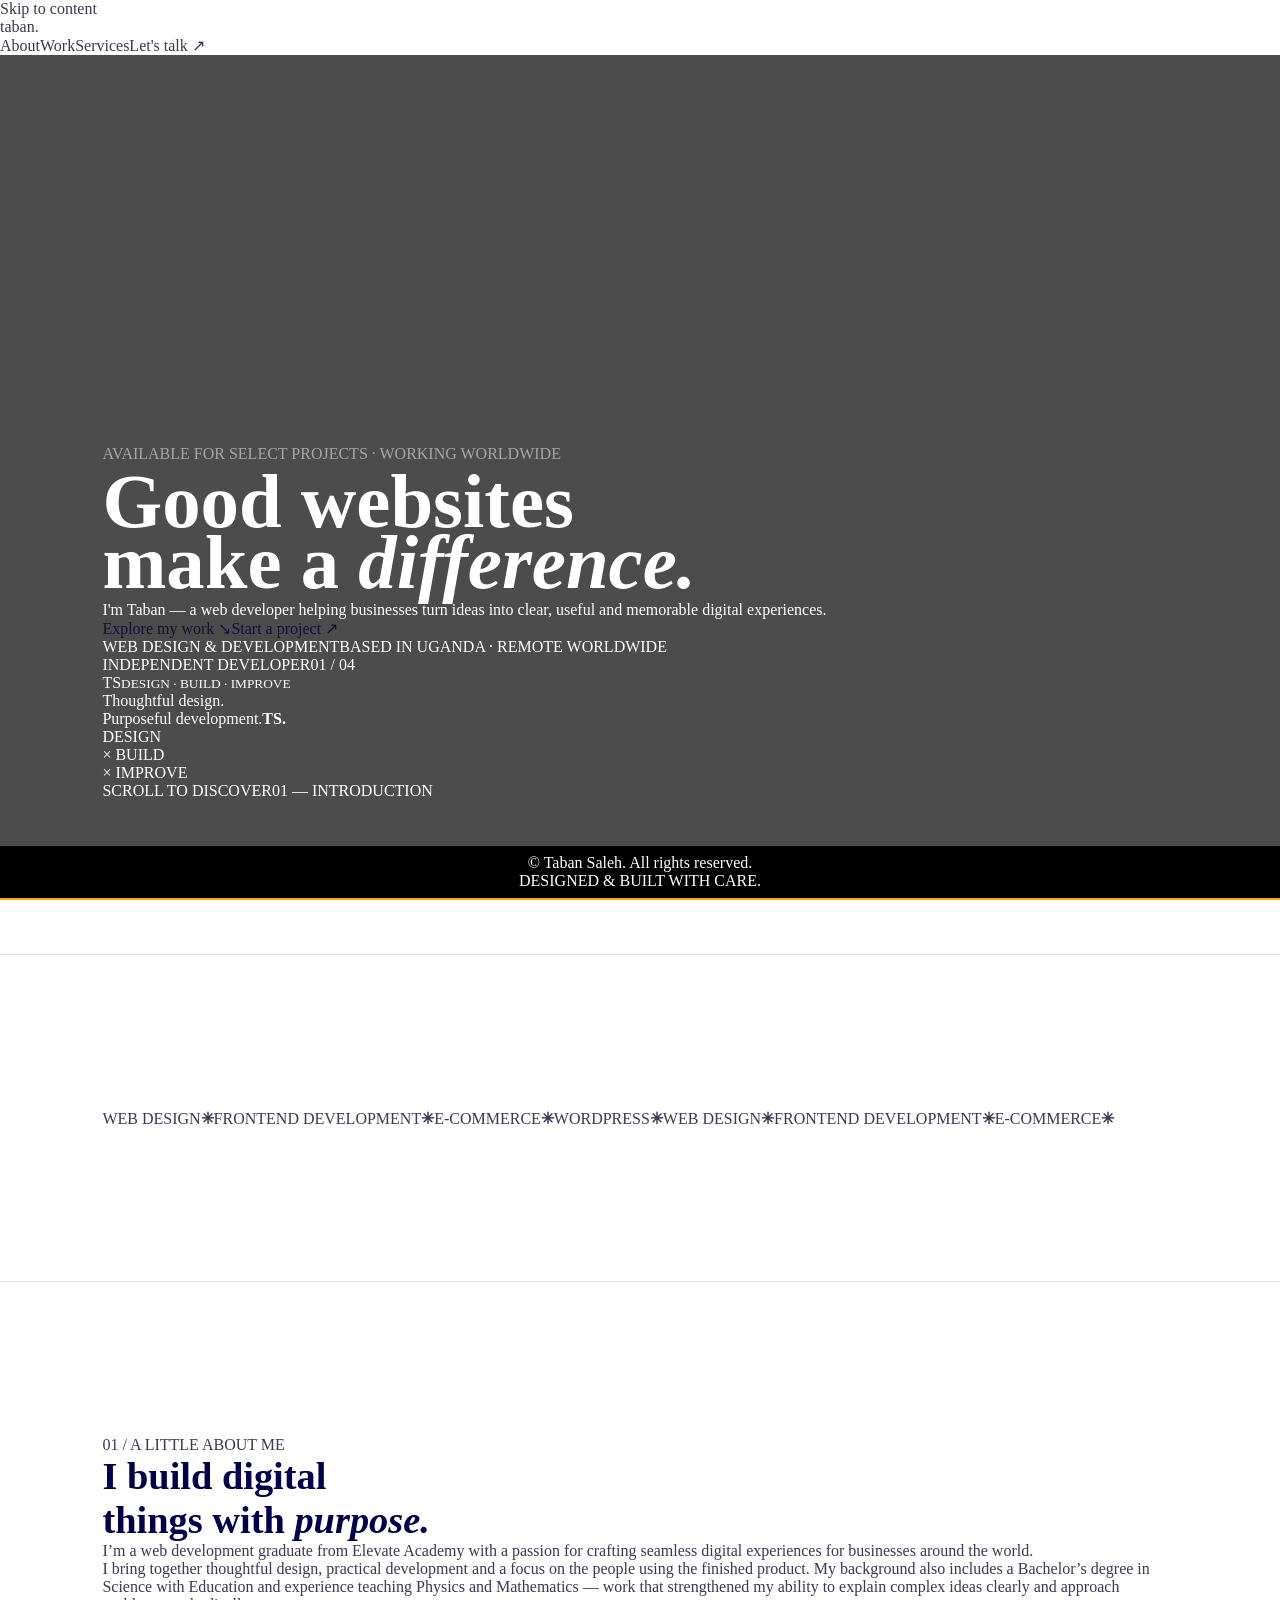
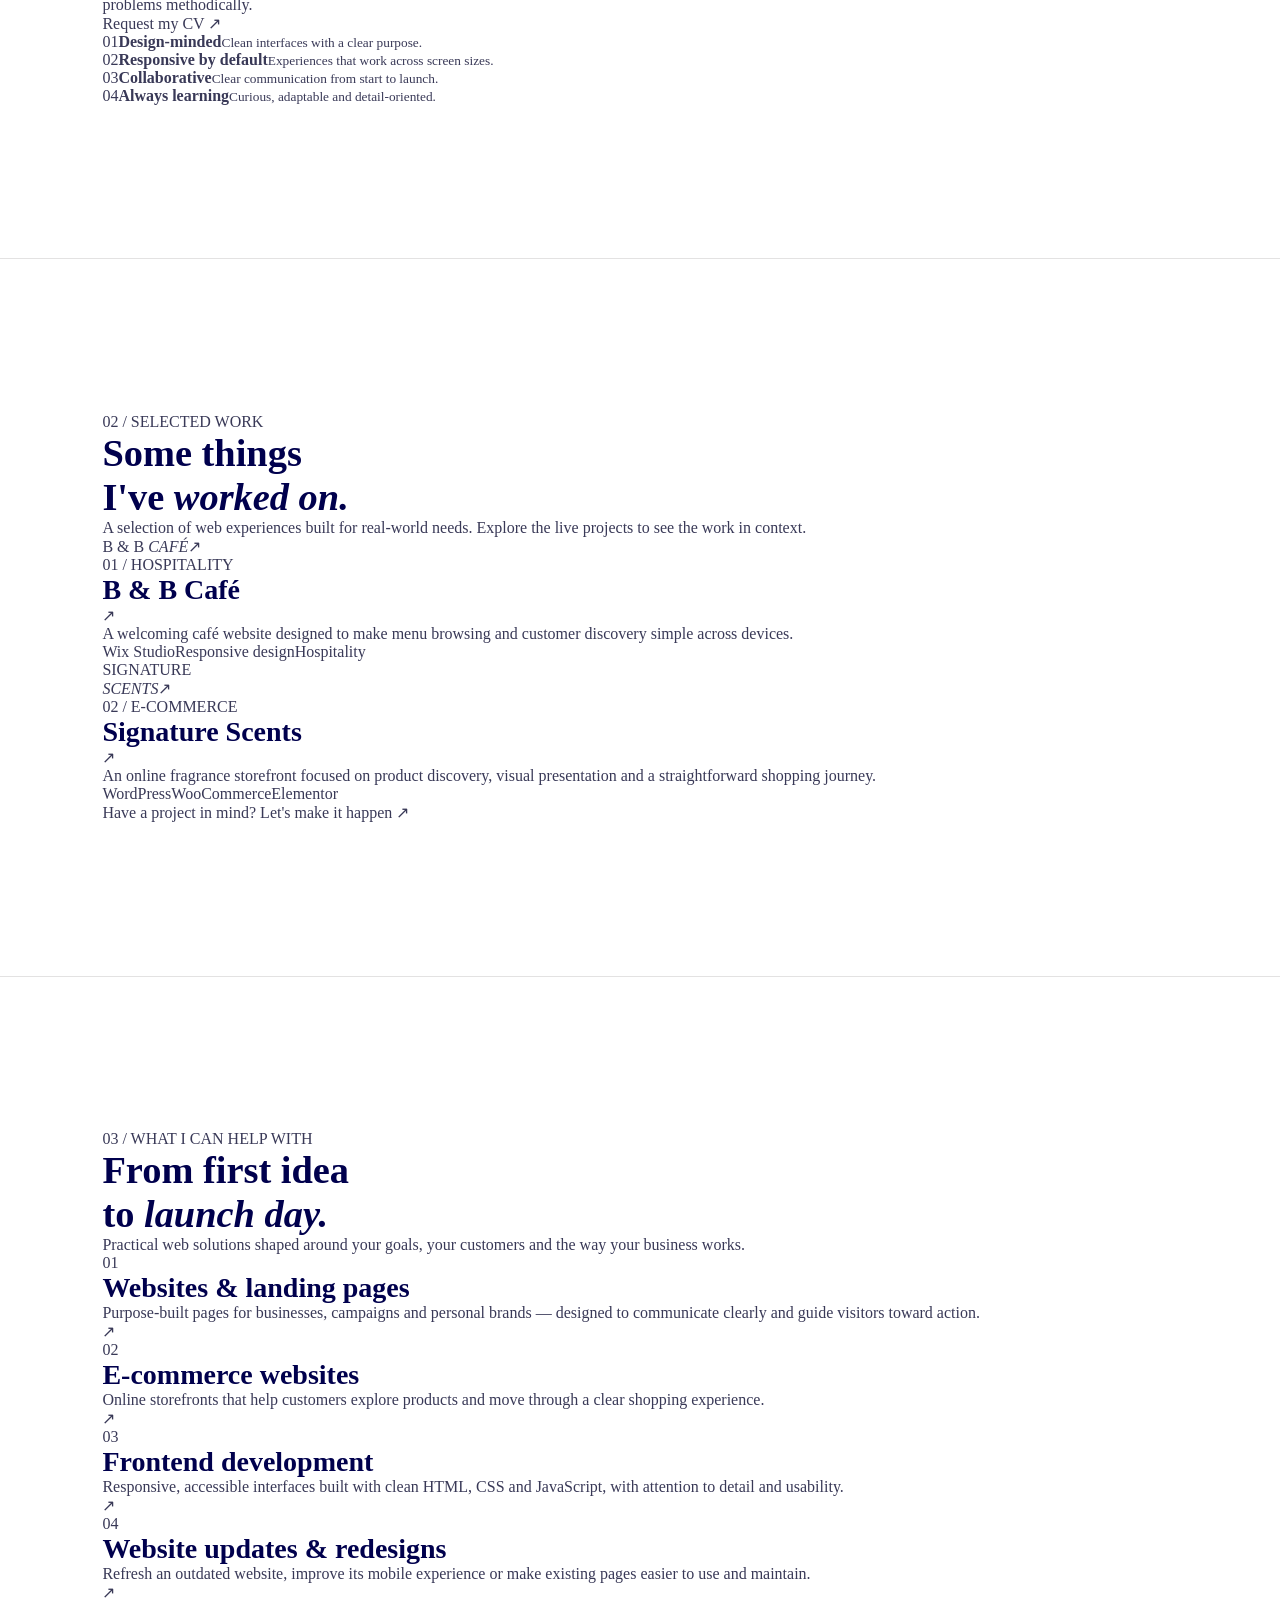
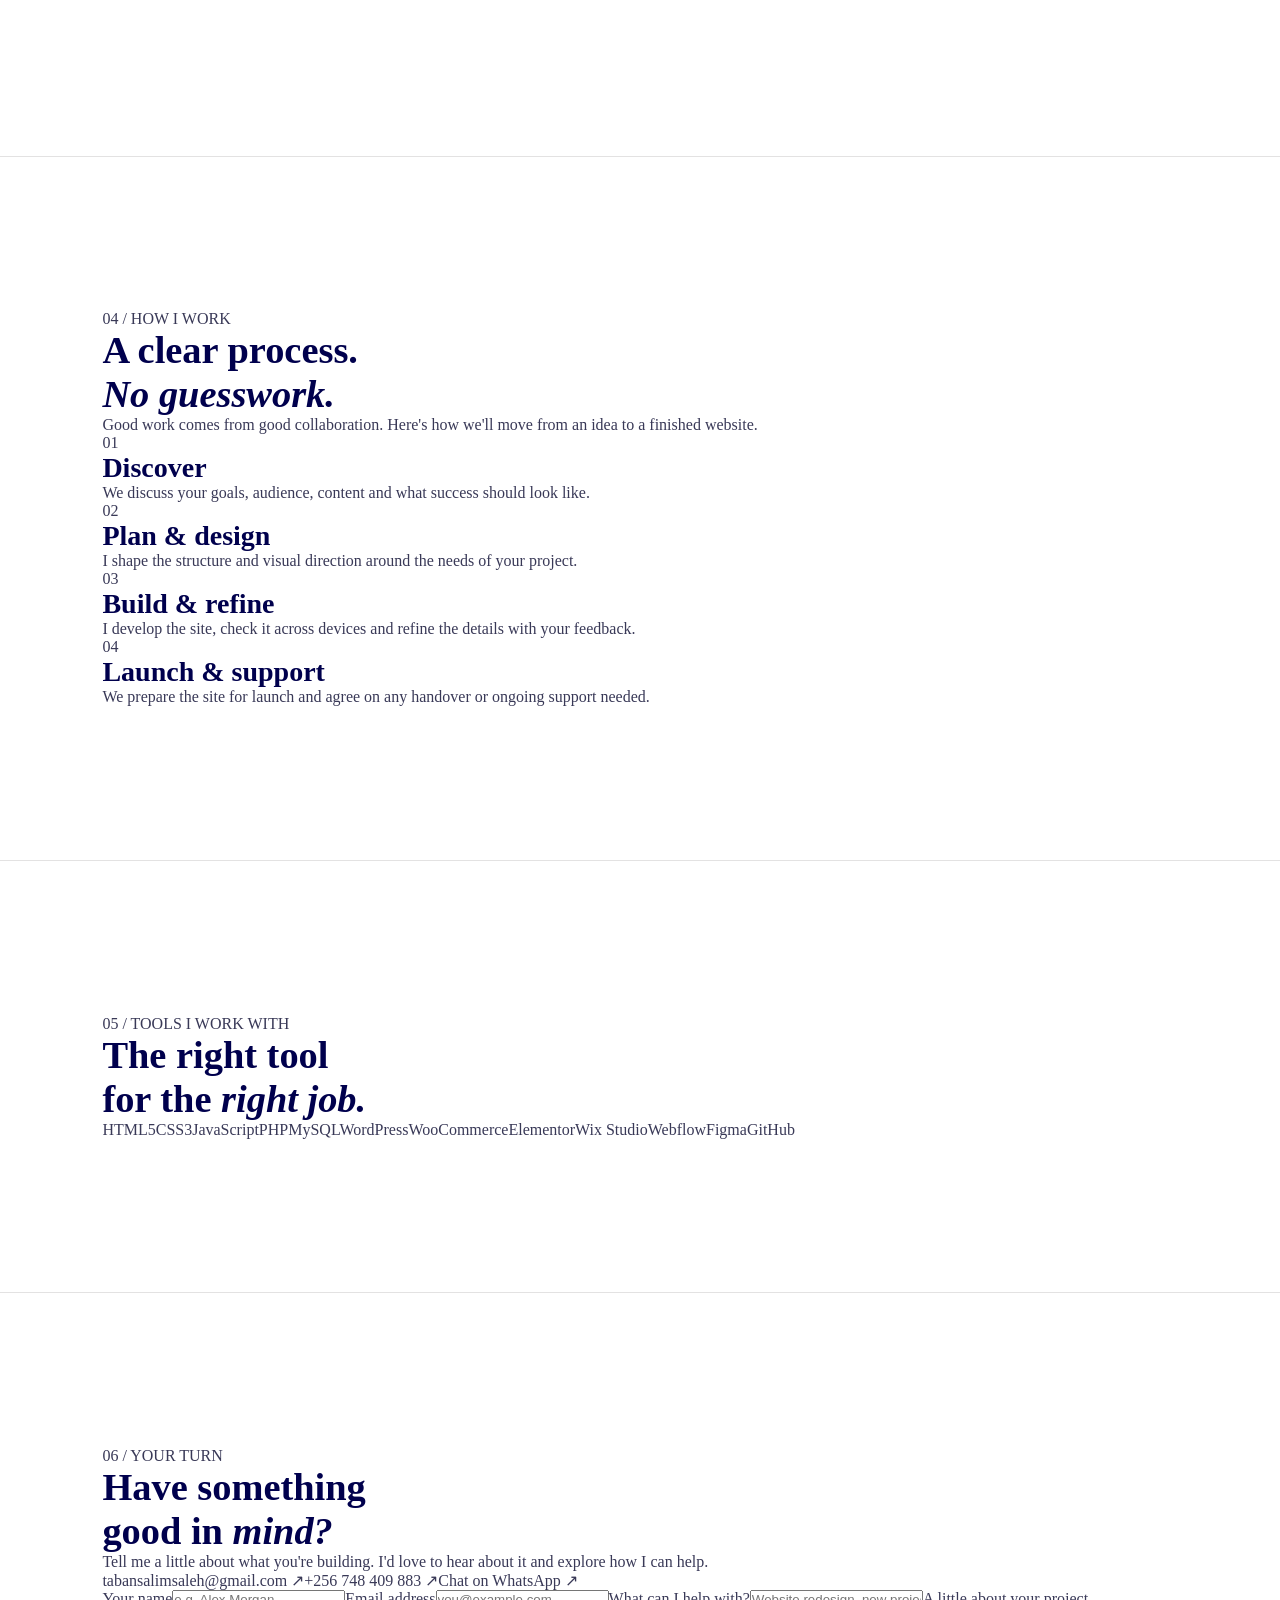
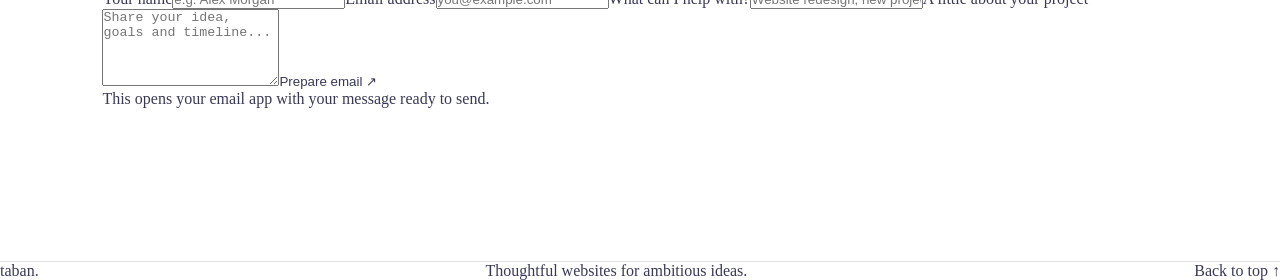
==== commit 2f7d3dd4: "Build premium orange-accent portfolio homepage" ====
--- a/index.html
+++ b/index.html
@@ -1,667 +1,31 @@
-<!DOCTYPE html>
-<html lang="en">
-<head>
-    <meta charset="UTF-8">
-    <meta name="viewport" content="width=device-width, initial-scale=1.0">
-
-    <title>Portfolio</title>
-
-    <link href="https://assets.calendly.com/assets/external/widget.css" rel="stylesheet">
-    <link rel="stylesheet" href="https://cdnjs.cloudflare.com/ajax/libs/font-awesome/7.3.1/css/all.min.css" integrity="sha512-QeR2VH+lsBE5LSAe1Q5EnTBbe7XTBubt8dG93Y7gidSgdMCr8nVqKcfKAMyN96SV8KDbZVTDXChatu5G2KQGzg==" crossorigin="anonymous" referrerpolicy="no-referrer">
-    <link rel="stylesheet" href="https://cdn.jsdelivr.net/npm/swiper@12/swiper-bundle.min.css"/>
-
-    <link rel="stylesheet" href="style.css">
-
-</head>
-<body>
-
-
-    <div class="container">
-      <!-- <a href="#hero" class="to-top">To Top</a> -->
-        <header class="header">
-            <div class="logo">
-                <a href="index.html">Taban</a>
-            </div>
-            <nav class="nav">
-               <span class="ham-icon">X</span>
-                <ul>
-                    <li><a href="#hero">Home</a></li>
-                    <li><a href="#about">About</a></li>
-                    <li><a href="#projects">Projects</a></li>
-                    <li><a href="#services">Services</a></li>
-                    <li><a href="#contact">Contact</a></li>
-                    <li><a href="tel:+256748409883" class="contact-btn">Contact me</a></li>
-
-                </ul>
-            </nav>
-
-            <!-- mobile nav -->
-             <div class="ham-off-icon">
-               <span></span><span></span><span></span>
-             </div>
-            <!-- <nav class="mobile-nav">
-               
-                <ul>
-                    <li><a href="#hero">Home</a></li>
-                    <li><a href="#about">About</a></li>
-                    <li><a href="#projects">Projects</a></li>
-                    <li><a href="#services">Services</a></li>
-                    <li><a href="#contact">Contact</a></li>
-                    <li><a href="#contact" class="contact-btn secondary-btn">Contact me</a></li>
-
-                </ul>
-            </nav> -->
-        </header>
-
-        <main class="main">
-            <section id="hero" class="hero">
-                <div class="hero-top">
-                <div class="hero-text">
-                    <div class="hero-text-left">
-                        <p class="eyebrow">Hi, Its Taban</p>
-                        <div class="h1-container">
-                           <h1>Frontend &nbsp;<span id="typing"></span></h1>
-                        </div>
-                    
-
-
-                        
-                        <div class="hero-bottom">
-                           <hr class="horizontal-rule">
-                           <div class="icon-box">
-                              <div class="dot"></div>
-                              <p>Working globally remotely</p>
-                           </div>
-                           <div class="icon-box">
-                              <div class="dot"></div>
-                              <p>Available for work</p>
-                           </div>
-                        </div>
-
-
-
-
-                </div>
-                <div class="hero-text-right">
-                    <p>I craft websites that are not only stunning but deliver actual results for businesses using cutting-edge technology.</p>
-                    <div class="hero-btns">
-                     <!-- Calendly link widget begin -->
-
-
-                     <a href="" class="hero-btn" onclick="Calendly.initPopupWidget({url: 'https:calendly.com/tabansalimsaleh?hide_landing_page_details=1&hide_gdpr_banner=1&background_color=fdeccd&text_color=010128&primary_color=ffa500'});return false;">Book Consultation</a>
-
-                     </div>
-
-                     <div class="hero-bottom-right">
-                        <hr class="horizontal-rule">
-                        <div class="icon-box">
-                           <div class="dot"></div>
-                           <p>Working globally remotely</p>
-                        </div>
-                        <div class="icon-box">
-                           <div class="dot"></div>
-                           <p>Available for work</p>
-                        </div>
-                     </div>
-                </div>
-                </div>
-                </div>
-            </section>
-
-            <section class="tech-stack">
-               <div class="marquee-container">
-                  <h2>Tech Stack</h2>
-                  <marquee behavior="scroll" direction="left" scrollamount="4" loop="-1" onmouseover="this.stop();" onmouseout="this.start();">
-                     <div class="marq">
-                        <div class="tech"><i class="fa-brands fa-square-figma"></i><h6>Figma</h6></div>
-                        <div class="tech"><i class="fa-brands fa-wordpress"></i><h6>Wordpress</h6></div>
-                        <div class="tech"><i class="fa-brands fa-webflow"></i><h6>Webflow</h6></div>
-                        <div class="tech"><span id="wix">wix</span><h6>Wix</h6></div>
-                        <div class="tech"><i class="fa-brands fa-html5"></i><h6>HTML</h6></div>
-                        <div class="tech"><i class="fa-brands fa-css3-alt"></i><h6>CSS</h6></div>
-                        <div class="tech"><i class="fa-brands fa-square-js"></i><h6>Javascript</h6></div>
-                        <div class="tech"><span id="php">php</span><h6>PHP</h6></div>
-                        <div class="tech"><i class="fa-brands fa-square-github"></i><h6>Github</h6></div>
-                     </div>
-                  </marquee>
-               </div>
-            </section>
-
-
-            <section class="why-me">
-                <h2>Why me</h2>
-                <div class="features">
-                    <div class="ico-box">
-                        <i class="fa-brands fa-figma"></i>
-                        <h5>Tailored Design</h5>
-                        <p>I believe every brand is unique so, I design websites that reflect just that.</p>
-                    </div>
-                    <div class="ico-box">
-                        <i class="fa-solid fa-tower-broadcast"></i>
-                        <h5>Clear Communication</h5>
-                        <p>I understand clients have have got especially for remote work that is why I always keep my clients constantly in touch through out the entire project.</p>
-                    </div>
-                    <div class="ico-box">
-                        <i class="fa-regular fa-pen-to-square"></i>
-                        <h5>User-centric Approach</h5>
-                        <p>Not just tailored design for brands but also seamless user experience through responsive design and easy-to-navigate sites.</p>
-                    </div>
-                    <div class="ico-box">
-                        <i class="fa-solid fa-microchip"></i>
-                        <h5>Trending Technology</h5>
-                        <p>I am always upto-date with current trends in the industry to ensure I give your business the best possible innovative solutions.</p>
-                    </div>
-                </div>
-            </section>
-        </main>
-
-        <!-- ABOUT -->
-      <section id="about" class="about reveal">
-         <div class="about-upper">
-         <div class="about-image reveal">
-            <img src="images/passport.png" alt="">
-         </div>
-         <div class="about-text reveal">
-            <h2>About me</h2>
-         <p>I am a graduate of web development course from Elevate Academy and I am passionate about crafting seamless digital solutions for businesses all around the world, using cutting-edge technologies. I create not only beautiful websites tailored for specific brands but also websites that drive real results for those businesses. <br> <br> Beyond Web development, I am also a professional Physics & Mathematics graduate teacher with a Bachelors degree in Science with Education.
-            <br> <br>
-
-         Indeed if you are looking for a web developer of substance, don't hesitate to reach me out!. I am currently available for work both locally part-time and globally remotely.
-         
-         </p>
-         
-         <a class="download-btn" href="files/my-cv.pdf" download="Taban_CV.pdf">Download CV</a>
-         </div>
-         </div>
-
-         <div class="about-lower">
-
-            <!-- SKILLS -->
-         <div class="skills">
-         <div class="skills-header">
-               <h3 class="reveal">My skills</h3>
-            </div>
-         
-         <div class="skill-groups">
-            <div class="skill-card design reveal">
-               <img id="design" src="images/design.png" alt="">
-               <h5>Frontend Design</h5>
-               <ul>
-                  <li>Responsive Design</li>
-                  <li>UI design</li>
-                  <li>UX design</li>
-               </ul>
-            </div>
-            <div class="skill-card frontend reveal">
-               <img id="dev" src="images/development.png" alt="">
-               <h5>Frontend Dev</h5>
-               <ul>
-                  <li>Javascript</li>
-                  <li>HTML5</li>
-                  <li>CSS3</li>
-               </ul>
-            </div>
-            <div class="skill-card backend reveal">
-               <img id="backend" src="images/backend.png" alt="">
-               <h5>Backend Dev</h5>
-               <ul>
-                  <li>PHP</li>
-                  <li>Mysql database</li>
-                  <li>Xampp</li>
-               </ul>
-            </div>
-            <div class="skill-card cms reveal">
-               <img id="cms" src="images/cms.png" alt="">
-               <h5>CMS</h5>
-               <ul>
-                  <li>Wordpress</li>
-                  <li>Webflow</li>
-                  <li>Wix</li>
-               </ul>
-            </div>
-         </div> 
-         </div> <!--END SKILLS--> 
-      </section> <!--END ABOUT-->
-
-
-
-
-
-      <!-- PROJECTS -->
-         <section class="reveal projects" id="projects">
-            <div class="projects-header">
-               <h2>Projects</h2>
-               <p>Explore projects I have worked on for my clients</p>
-            </div>
-            
-            <div class="projects-main">
-            
-               <div class="project bnb-cafe reveal">
-                     <!-- Swiper -->
-                     <div class="project-images swiper mySwiper">
-                        <div class="swiper-wrapper">
-                        <div class="swiper-slide"><img src="images/bnb1.png" alt=""></div>
-                        <div class="swiper-slide"><img src="images/bnb2.png" alt=""></div>
-                        <div class="swiper-slide"><img src="images/bnb3.png" alt=""></div>
-                        <div class="swiper-slide"><img src="images/bnb4.png" alt=""></div>
-                        </div>
-                        <div class="swiper-button-next"></div>
-                        <div class="swiper-button-prev"></div>
-                        <div class="swiper-pagination"></div>
-                     </div>
-
-                  <div class="project-text">
-                     <h4>B & B cafe'</h4>
-                     <p>A modern, responsive website built to streamline online menu browsing and customer ordering for an artisanal neighborhood café.</p>
-                     <br> 
-                     <h5>Tech Used</h5>
-                     <ul class="tech">
-                        <li>Wix studio</li>
-                     </ul>
-                     <br> 
-                     <ul class="qualities">
-                        <div>
-                           <span class="dot"></span><li>Functional</li>
-                        </div>
-                        <div>
-                           <span class="dot"></span><li>Responsive</li>
-                        </div>
-                        <div>
-                           <span class="dot"></span><li>Modern</li>
-                        </div>
-                     </ul>
-                     <br> 
-                     <a href="https://tabansalimsaleh8.wixsite.com/coffee-bean" class="primary-btn">View Site</a>
-                  </div>
-               </div>
-
-
-
-               <div class="project signature-scents reveal">
-                  <!-- Swiper -->
-                     <div class="project-images swiper mySwiper">
-                        <div class="swiper-wrapper">
-                        <div class="swiper-slide"><img src="images/cln1.png" alt=""></div>
-                        <div class="swiper-slide"><img src="images/cln2.png" alt=""></div>
-                        <div class="swiper-slide"><img src="images/cln3.png" alt=""></div>
-                        <div class="swiper-slide"><img src="images/cln4.png" alt=""></div>
-                        </div>
-                        <div class="swiper-button-next"></div>
-                        <div class="swiper-button-prev"></div>
-                        <div class="swiper-pagination"></div>
-                     </div>
-
-                  <div class="project-text">
-                     <h4>Signature Scents</h4>
-                     <p>A modern, high-performance e-commerce website built for a premier perfume and cologne retailer. Designed with a sleek aesthetic, it features advanced fragrance filtering, immersive product galleries, and a frictionless shopping cart experience engineered for rapid conversions.</p>
-                     <br> 
-                     <h5>Tech Used</h5>
-                     <ul class="tech">
-                        <li>Wordpress</li>
-                        <li>Woocommerce</li>
-                        <li>Elementor</li>
-                     </ul>
-                     <br> 
-                     <ul class="qualities">
-                        <div>
-                           <span class="dot"></span><li>Functional</li>
-                        </div>
-                        <div>
-                           <span class="dot"></span><li>Responsive</li>
-                        </div>
-                        <div>
-                           <span class="dot"></span><li>Modern</li>
-                        </div>
-                     </ul>
-                     <br> 
-                     <a href="http://taban.free.nf/" class="primary-btn">View Site</a>
-                  </div>
-               </div>
-            </div>
-         </section> <!--END PROJECTS-->
-
-
-         
-
-      <!--SERVICES-->
-        <section id="services" class="services reveal">
-         <div class="services-header">
-            <h2>My Services</h2>
-            <p>Find out what exactly i do for my clients</p>
-         </div>
-         <div class="services-main">
-            <div class="designn reveal">
-               <i class="fa-solid fa-cart-shopping"></i>
-               <h5>E-Commerce Development</h5>
-               <p>I build secure, fast-loading e-commerce experiences optimized for high conversion rates, seamless checkout flows, and effortless inventory management. <br> <br>
-               <strong>Comes with:</strong> Custom shopping carts, payment gateway integration (Stripe, PayPal), inventory sync, and automated transactional emails.</p>
-            </div>
-            <div class="dev reveal">
-               <i class="fa-solid fa-plane-arrival"></i>
-               <h5>Landing page & Portfolio</h5>
-               <p>Whether you need to validate a startup idea, launch a marketing campaign, or showcase your personal brand, I design and build lightning-fast pages tailored to drive action. <br> <br>
-               <strong>Comes with:</strong> Responsive layouts, smooth scroll animations, lightweight media, and structural SEO setup.</p>
-            </div>
-            <div class="front reveal">
-               <i class="fa-solid fa-laptop"></i>
-               <h5>Frontend Engineering</h5>
-               <p>Convert complex web designs into pixel-perfect, interactive code. I build accessible user interfaces that offer smooth user experiences while maintaining a highly scalable and clean codebase. <br> <br>
-               <strong>Comes with:</strong> Design system implementation, state management, WCAG accessibility compliance, and fluid micro-interactions.</p>
-            </div>
-            <div class="web-redesign reveal">
-               <i class="fa-solid fa-screwdriver-wrench"></i>
-               <h5>Maintenance & Redesign</h5>
-               <p>Keep your web presence modern, secure, and running at peak performance. I audit existing codebases to fix bugs, upgrade outdated infrastructure, boost page speeds, or completely overhaul outdated visual designs without disrupting your live traffic. <br> <br>
-               <strong>Comes with:</strong> Performance audits, tech-stack migrations, Core Web Vitals optimization, responsive layout fixes, and ongoing security updates.</p>
-            </div>
-         </div>
-        </section> <!--END SERVICES-->
-
-        
-
-
-
-         <!-- My process -->
-          <section id="process" class="process reveal">
-         <div class="process-header">
-               <h2 class="reveal">My Creative Workflow</h2>
-               <p>Study the brief outline of how I approach my work with creativity and diligence.</p>
-               <a href="" class="primary-btn" onclick="Calendly.initPopupWidget({url: 'https:calendly.com/tabansalimsaleh?hide_landing_page_details=1&hide_gdpr_banner=1&background_color=fdeccd&text_color=010128&primary_color=ffa500'});return false;">Book Consultation</a>
-            </div>
-            
-            <div class="accordion-container">
-  <!-- Item 1 -->
-  <div class="accordion-item">
-    <div class="accordion-header">
-      <div>
-         <span class="number">1.</span> &nbsp;
-         <p>Discovery</p>
-      </div> 
-      <span class="sign">+</span>
-    </div>
-    <div class="accordion-content">
-      <p>I dive deep into understanding your brand, target audience, and business goals to build a rock-solid foundation for the project.</p>
-    </div>
-    <hr class="accordion-divider">
-  </div>
-
-  <!-- Item 2 -->
-  <div class="accordion-item">
-    <div class="accordion-header">
-      <div>
-         <span class="number">2.</span> &nbsp;
-         <p>Design</p>
-      </div> 
-      <span class="sign">+</span>
-    </div>
-    <div class="accordion-content">
-      <p>I translate our insights into strategic, high-fidelity visual concepts that balance beautiful aesthetics with an intuitive user experience.</p>
-    </div>
-    <hr class="accordion-divider">
-  </div>
-
-  <!-- Item 3 -->
-  <div class="accordion-item">
-    <div class="accordion-header">
-      <div>
-         <span class="number">3.</span> &nbsp;
-         <p>Development</p>
-      </div> 
-      <span class="sign">+</span>
-    </div>
-    <div class="accordion-content">
-      <p>3. I turn the approved designs into clean, semantic, and fully responsive code, bringing the digital experience to life with smooth functionality.</p>
-    </div>
-    <hr class="accordion-divider">
-  </div>
-
-  <!-- Item 4 -->
-  <div class="accordion-item">
-    <div class="accordion-header">
-      <div>
-         <span class="number">4.</span> &nbsp;
-         <p>Launch</p>
-      </div> 
-      <span class="sign">+</span>
-    </div>
-    <div class="accordion-content">
-      <p>I handle the entire deployment process, running rigorous final checks and performance audits to ensure a flawless, stress-free go-live.</p>
-    </div>
-    <hr class="accordion-divider">
-  </div>
-
-  <!-- Item 5 -->
-  <div class="accordion-item">
-    <div class="accordion-header">
-      <div>
-         <span class="number">5.</span> &nbsp;
-         <p>Off-boarding</p>
-      </div> 
-      <span class="sign">+</span>
-    </div>
-    <div class="accordion-content">
-      <p>I hand over all final assets, source files, and customized documentation, providing clear training so you feel fully confident managing everything.</p>
-    </div>
-    <hr class="accordion-divider">
-  </div>
-
-  <!-- Item 6 -->
-  <div class="accordion-item">
-    <div class="accordion-header">
-      <div>
-         <span class="number">6.</span> &nbsp;
-         <p>Follow-up Support</p>
-      </div> 
-      <span class="sign">+</span>
-    </div>
-    <div class="accordion-content">
-      <p>I stay in your corner for post-launch maintenance, updates, and optimization to ensure your digital platform continues to perform at its peak.</p>
-    </div>
-    <hr class="accordion-divider">
-  </div>
-  <button class="primary-btn on-mobile">Book Consultation</button>
-         </div>
-        </section> <!--END PROCESS-->
-      
-       
-        <div class="sidebar sidebar-right"></div>
-        <div class="sidebar sidebar-left"></div>
-
-
-        
-        <!-- TESTIMONIAL -->
-         <section class="reveal testimonial">
-            <div class="testimonial-header">
-               <h2>Testimonials</h2>
-               <p>Hear from my clients themselves as they speak.</p>
-            </div>
-            <div class="testimonials">
-               <div class="testimony testimony-2 reveal">
-                  <div class="author">
-                     <div class="author-image img2">
-                        <img src="images/hero-light.png" alt="author of testimony 1">
-                     </div>
-                     <div class="author-badge">
-                        <cite>Carlos R.</cite> <br>
-                        <cite>CEO HOPE Orphanage</cite>
-                     </div>
-                  </div>
-                  <div class="testimony-text">
-                     <p>This is by far the best frontend developer I have met. Check him out and I promise you won't regret it.</p>
-                  </div>
-               </div>
-
-               <div class="testimony testimony-3 reveal">
-                  <div class="author">
-                     <div class="author-image img3">
-                        <img src="images/hero-light.png" alt="author of testimony 1">
-                     </div>
-                     <div class="author-badge">
-                        <cite>Carlos R.</cite> <br>
-                        <cite>CEO HOPE Orphanage</cite>
-                     </div>
-                  </div>
-                  <div class="testimony-text">
-                     <p>This is by far the best frontend developer I have met. Check him out and I promise you won't regret it.</p>
-                  </div>
-               </div>
-
-               <div class="testimony testimony-4 reveal">
-                  <div class="author">
-                     <div class="author-image img4">
-                        <img src="images/hero-light.png" alt="author of testimony 1">
-                     </div>
-                     <div class="author-badge">
-                        <cite>Carlos R.</cite> <br>
-                        <cite>CEO HOPE Orphanage</cite>
-                     </div>
-                  </div>
-                  <div class="testimony-text">
-                     <p>This is by far the best frontend developer I have met. Check him out and I promise you won't regret it.</p>
-                  </div>
-               </div>
-            </div>
-         </section> <!--END TESTIMONIAL-->
-        
-
-      
-
-          
-
-         <!-- CONTACT -->
-         <section class="contact reveal" id="contact">
-            <div class="contact-left">
-               <p>Contact me</p>
-               <h2 class="hide">Get in touch</h2>
-               <p>I love to hear from you. Let's keep in touch so i can answer any questions that interests you.</p>
-               <div class="my-contact">
-                  <!-- <li>
-                     <i class="fa-solid fa-location-dot"></i>
-                     <p>Bugiri, Uganda</p>
-                  </li> -->
-                  <li>
-                     <i class="fa-solid fa-phone"></i> 
-                     <a href="tel:+256748409883">+256-748-409-883</a>
-                  </li>
-                  <li>
-                     <i class="fa-brands fa-square-whatsapp"></i>
-                     <a href="https://wa.me/+256748409883" target="_blank" rel="noopener">Chat with me on WhatsApp</a>
-                  </li>
-                  <li>
-                     <i class="fa-solid fa-envelope"></i>
-                     <a href="mailto:tabansalimsaleh@gmail.com">tabansalimsaleh@gmail.com</a>
-                  </li>
-                  
-               </div>
-            </div>
-            <form action="https://api.web3forms.com/submit" method="post" id="contact-form" class="contact-right form">
-               <label for="name">Full name 
-                  <input type="text" id="name" name="name" required>
-               </label>
-               <label for="email">Email 
-                  <input type="email" id="email" name="email" required>
-               </label>
-               <label for="phone">Phone no. 
-                  <input type="number" id="phone" name="phone" required>
-               </label>
-               <label for="subject">Subject 
-                  <input type="text" id="subject" name="subject" required>
-               </label>
-               <textarea name="message" id="message" name="message" placeholder="Message " rows="8" required></textarea>
-               <button class="primary-btn form-btn" type="submit">Send message</button>
-            </form>
-         </section> <!--END CONTACT-->
-
-
-
-
-
-
-         <!-- CTA -->
-         <section class="cta reveal">
-         <p>You're now unstopable!</p>
-         <h2>Get Your Business Online now.</h2>
-         <p>Whether Personal Portifolio, landing page for your business or E-Commerce store to sell your products online, 
-         I have got you covered all in one place & at negotiable prices, so no more excuses!</p>
-         <div class="btn-group cta-bottom">
-            <a href="" class="cta-btn" onclick="Calendly.initPopupWidget({url: 'https:calendly.com/tabansalimsaleh?hide_landing_page_details=1&hide_gdpr_banner=1&background_color=fdeccd&text_color=010128&primary_color=ffa500'});return false;">Book Consultation</a>
-         </div>
-         </section> <!--END CTA-->
-
-
-
-
-         <!-- FOOTER -->
-
-            <footer class="footer">
-               <div class="footer-top">
-                  <div class="logoside">
-                     <iframe src="https://www.google.com/maps/embed?pb=!1m18!1m12!1m3!1d31916.975439645237!2d33.73051608478628!3d0.5684901773265322!2m3!1f0!2f0!3f0!3m2!1i1024!2i768!4f13.1!3m3!1m2!1s0x177efc37245a884b%3A0xa5c463e4d6656773!2sBugiri%2C%20Uganda!5e0!3m2!1sen!2sco!4v1793603114698!5m2!1sen!2sco" width="600" height="450" style="border:0;" allowfullscreen="" loading="lazy" referrerpolicy="strict-origin-when-cross-origin"></iframe>
-                  </div>
-
-                  <div class="quick-contact">
-                     <h5>Contact me</h5>
-                     <!-- <div class="ctct">
-                        <i class="fa-solid fa-location-dot"></i>
-                        Bugiri, Uganda.</div> -->
-                     <div class="ctct">
-                        <i class="fa-solid fa-phone"></i> 
-                        <a href="tel:+256748409883">+256-748-409-883</a>
-                     </div>
-                     <div class="ctct">
-                        <i class="fa-brands fa-square-whatsapp"></i> 
-                        <a href="https://wa.me/+256748409883" target="_blank" rel="noopener">+256-748-409-883</a>
-                     </div>
-                     <div class="ctct">
-                        <i class="fa-solid fa-envelope"></i>
-                         <a href="mailto:tabansalimsaleh@gmail.com">tabansalimsaleh@gmail.com</a></div>
-                  </div>
-
-                  <div class="socials">
-                     <h5>Follow me</h5> 
-                     <div class="social-box">
-                        <i class="fa-brands fa-square-linkedin"></i>
-                        <p>LinkedIn</p>
-                     </div>  
-                     <div class="social-box">
-                        <i class="fa-brands fa-square-instagram"></i>
-                        <p>Instagram</p>
-                     </div>  
-                     <div class="social-box">
-                        <svg id="tiktok" xmlns="http://w3.org" viewBox="0 0 448 512">
-                           <path d="M448,209.91a210.06,210.06,0,0,1-122.77-39.25V349.38A162.55,162.55,0,1,1,185,188.31V278.2a72.54,72.54,0,1,0,39.63,65V0h90.12a122.18,122.18,0,0,0,24.1,70.58A121.2,121.2,0,0,0,448,114.71Z"/>
-                        </svg>
-                        <p>Tik Tok</p>
-                     </div>  
-                  </div>
-                  
-                  <div class="quick-links">
-                     <h5>Quick Links</h5>
-                     <a href="index.html#hero">Home</a>
-                     <a href="index.html#about">About</a>
-                     <a href="index.html#services">Services</a>
-                     <a href="index.html#projects">Projects</a>
-                  </div>
-               </div>
-
-
-               <div class="footer-bottom">
-                  <p>Copyright 2026 &copy Taban</p>
-                  <p>All rights reserved || Designed By: Taban</p>
-               </div>
-            </footer> <!--END FOOTER-->
-
-    </div>
-
-    <script src="https://assets.calendly.com/assets/external/widget.js" type="text/javascript" async></script>
-   <script src="https://cdn.jsdelivr.net/npm/swiper@12/swiper-bundle.min.js"></script>
-
-   <script src="https://cdnjs.cloudflare.com/ajax/libs/gsap/3.15.0/gsap.min.js"></script>
-
-   <script src="https://cdnjs.cloudflare.com/ajax/libs/gsap/3.15.0/ScrollTrigger.min.js"></script>
-
-   <script src="gsap.js"></script>
-
-   <script src="script.js"></script>
-</body>
-</html>+<!doctype html>
+<html lang="en">
+<head>
+<meta charset="utf-8"><meta name="viewport" content="width=device-width,initial-scale=1">
+<meta name="theme-color" content="#151515">
+<meta name="description" content="Taban Saleh is a web developer creating thoughtful, responsive websites and digital experiences for businesses.">
+<meta property="og:title" content="Taban Saleh — Web Developer"><meta property="og:description" content="Thoughtful design. Purposeful development.">
+<meta property="og:url" content="https://taban-code.github.io/portfolio/">
+<title>Taban Saleh — Web Developer</title>
+<link rel="preconnect" href="https://fonts.googleapis.com"><link rel="preconnect" href="https://fonts.gstatic.com" crossorigin>
+<link href="https://fonts.googleapis.com/css2?family=DM+Mono:wght@400;500&family=Manrope:wght@400;500;600;700;800&display=swap" rel="stylesheet"><link rel="stylesheet" href="style.css">
+<script type="application/ld+json">{"@context":"https://schema.org","@type":"Person","name":"Taban Saleh","jobTitle":"Web Developer","url":"https://taban-code.github.io/portfolio/","email":"tabansalimsaleh@gmail.com","telephone":"+256748409883","knowsAbout":["Frontend development","Responsive web design","WordPress","WooCommerce","PHP","JavaScript","Webflow","Wix"]}</script>
+</head>
+<body>
+<a class="skip-link" href="#main">Skip to content</a>
+<header class="site-header"><div class="nav-wrap"><a class="brand" href="#home">taban<span>.</span></a><button class="menu-toggle" aria-label="Open navigation" aria-expanded="false" aria-controls="site-nav"><span></span><span></span></button><nav id="site-nav" class="site-nav" aria-label="Main navigation"><a href="#about">About</a><a href="#work">Work</a><a href="#services">Services</a><a class="nav-cta" href="#contact">Let's talk <span>↗</span></a></nav></div></header>
+<main id="main">
+<section class="hero section-shell" id="home"><div class="hero-copy"><p class="eyebrow"><i></i> AVAILABLE FOR SELECT PROJECTS · WORKING WORLDWIDE</p><h1>Good websites<br>make a <em>difference.</em></h1><p class="hero-lede">I'm Taban — a web developer helping businesses turn ideas into clear, useful and memorable digital experiences.</p><div class="hero-actions"><a class="button button-primary" href="#work">Explore my work <span>↘</span></a><a class="text-link" href="#contact">Start a project <span>↗</span></a></div><div class="hero-meta"><span>WEB DESIGN & DEVELOPMENT</span><span>BASED IN UGANDA · REMOTE WORLDWIDE</span></div></div><div class="hero-visual"><div class="visual-frame"><div class="frame-top"><span>INDEPENDENT DEVELOPER</span><span>01 / 04</span></div><div class="portrait-art"><span>TS</span><small>DESIGN · BUILD · IMPROVE</small></div><div class="visual-caption"><span>Thoughtful design.<br>Purposeful development.</span><b>TS.</b></div></div><div class="orbit-note">DESIGN<br>× BUILD<br>× IMPROVE</div></div><div class="hero-bottomline"><span>SCROLL TO DISCOVER</span><i></i><span>01 — INTRODUCTION</span></div></section>
+<section class="ticker" aria-label="Areas of expertise"><div class="ticker-track"><span>WEB DESIGN</span><b>✳</b><span>FRONTEND DEVELOPMENT</span><b>✳</b><span>E-COMMERCE</span><b>✳</b><span>WORDPRESS</span><b>✳</b><span>WEB DESIGN</span><b>✳</b><span>FRONTEND DEVELOPMENT</span><b>✳</b><span>E-COMMERCE</span><b>✳</b></div></section>
+<section class="section-shell intro-section" id="about"><div class="section-kicker"><span>01</span> / A LITTLE ABOUT ME</div><div class="intro-grid"><h2>I build digital<br>things with <em>purpose.</em></h2><div class="intro-copy"><p class="large-copy">I’m a web development graduate from Elevate Academy with a passion for crafting seamless digital experiences for businesses around the world.</p><p>I bring together thoughtful design, practical development and a focus on the people using the finished product. My background also includes a Bachelor’s degree in Science with Education and experience teaching Physics and Mathematics — work that strengthened my ability to explain complex ideas clearly and approach problems methodically.</p><a class="text-link" href="mailto:tabansalimsaleh@gmail.com?subject=Request%20for%20Taban%27s%20CV">Request my CV <span>↗</span></a></div></div><div class="capabilities"><div><span>01</span><b>Design-minded</b><small>Clean interfaces with a clear purpose.</small></div><div><span>02</span><b>Responsive by default</b><small>Experiences that work across screen sizes.</small></div><div><span>03</span><b>Collaborative</b><small>Clear communication from start to launch.</small></div><div><span>04</span><b>Always learning</b><small>Curious, adaptable and detail-oriented.</small></div></div></section>
+<section class="work-section" id="work"><div class="section-shell"><div class="section-kicker"><span>02</span> / SELECTED WORK</div><div class="section-heading"><h2>Some things<br>I've <em>worked on.</em></h2><p>A selection of web experiences built for real-world needs. Explore the live projects to see the work in context.</p></div><div class="projects-grid">
+<article class="project-card"><a class="project-image cafe-art" href="https://tabansalimsaleh8.wixsite.com/coffee-bean" target="_blank" rel="noopener noreferrer" aria-label="Visit B and B Cafe website"><span class="image-label">B & B <i>CAFÉ</i></span><span class="image-arrow">↗</span></a><div class="project-info"><div><span class="project-index">01 / HOSPITALITY</span><h3>B & B Café</h3></div><a class="circle-link" href="https://tabansalimsaleh8.wixsite.com/coffee-bean" target="_blank" rel="noopener noreferrer" aria-label="View B and B Cafe live site">↗</a></div><p>A welcoming café website designed to make menu browsing and customer discovery simple across devices.</p><div class="tags"><span>Wix Studio</span><span>Responsive design</span><span>Hospitality</span></div></article>
+<article class="project-card"><a class="project-image scent-art" href="http://taban.free.nf/" target="_blank" rel="noopener noreferrer" aria-label="Visit Signature Scents website"><span class="image-label">SIGNATURE<br><i>SCENTS</i></span><span class="image-arrow">↗</span></a><div class="project-info"><div><span class="project-index">02 / E-COMMERCE</span><h3>Signature Scents</h3></div><a class="circle-link" href="http://taban.free.nf/" target="_blank" rel="noopener noreferrer" aria-label="View Signature Scents live site">↗</a></div><p>An online fragrance storefront focused on product discovery, visual presentation and a straightforward shopping journey.</p><div class="tags"><span>WordPress</span><span>WooCommerce</span><span>Elementor</span></div></article>
+</div><p class="project-footnote">Have a project in mind? <a href="#contact">Let's make it happen ↗</a></p></div></section>
+<section class="section-shell services-section" id="services"><div class="section-kicker"><span>03</span> / WHAT I CAN HELP WITH</div><div class="section-heading"><h2>From first idea<br>to <em>launch day.</em></h2><p>Practical web solutions shaped around your goals, your customers and the way your business works.</p></div><div class="service-list"><article class="service-row"><span class="service-no">01</span><div><h3>Websites & landing pages</h3><p>Purpose-built pages for businesses, campaigns and personal brands — designed to communicate clearly and guide visitors toward action.</p></div><span class="service-arrow">↗</span></article><article class="service-row"><span class="service-no">02</span><div><h3>E-commerce websites</h3><p>Online storefronts that help customers explore products and move through a clear shopping experience.</p></div><span class="service-arrow">↗</span></article><article class="service-row"><span class="service-no">03</span><div><h3>Frontend development</h3><p>Responsive, accessible interfaces built with clean HTML, CSS and JavaScript, with attention to detail and usability.</p></div><span class="service-arrow">↗</span></article><article class="service-row"><span class="service-no">04</span><div><h3>Website updates & redesigns</h3><p>Refresh an outdated website, improve its mobile experience or make existing pages easier to use and maintain.</p></div><span class="service-arrow">↗</span></article></div></section>
+<section class="process-section"><div class="section-shell process-grid"><div><div class="section-kicker"><span>04</span> / HOW I WORK</div><h2>A clear process.<br><em>No guesswork.</em></h2><p class="process-lede">Good work comes from good collaboration. Here's how we'll move from an idea to a finished website.</p></div><div class="steps"><article><span>01</span><div><h3>Discover</h3><p>We discuss your goals, audience, content and what success should look like.</p></div></article><article><span>02</span><div><h3>Plan & design</h3><p>I shape the structure and visual direction around the needs of your project.</p></div></article><article><span>03</span><div><h3>Build & refine</h3><p>I develop the site, check it across devices and refine the details with your feedback.</p></div></article><article><span>04</span><div><h3>Launch & support</h3><p>We prepare the site for launch and agree on any handover or ongoing support needed.</p></div></article></div></div></section>
+<section class="section-shell stack-section"><div class="section-kicker"><span>05</span> / TOOLS I WORK WITH</div><div class="stack-content"><h2>The right tool<br>for the <em>right job.</em></h2><div class="stack-list"><span>HTML5</span><span>CSS3</span><span>JavaScript</span><span>PHP</span><span>MySQL</span><span>WordPress</span><span>WooCommerce</span><span>Elementor</span><span>Wix Studio</span><span>Webflow</span><span>Figma</span><span>GitHub</span></div></div></section>
+<section class="contact-section" id="contact"><div class="section-shell contact-grid"><div><div class="section-kicker"><span>06</span> / YOUR TURN</div><h2>Have something<br>good in <em>mind?</em></h2><p class="contact-lede">Tell me a little about what you're building. I'd love to hear about it and explore how I can help.</p><div class="contact-details"><a href="mailto:tabansalimsaleh@gmail.com">tabansalimsaleh@gmail.com <span>↗</span></a><a href="tel:+256748409883">+256 748 409 883 <span>↗</span></a><a href="https://wa.me/256748409883" target="_blank" rel="noopener noreferrer">Chat on WhatsApp <span>↗</span></a></div></div><form class="contact-form" id="contact-form"><label for="name">Your name</label><input id="name" name="name" autocomplete="name" required placeholder="e.g. Alex Morgan"><label for="email">Email address</label><input id="email" name="email" type="email" autocomplete="email" required placeholder="you@example.com"><label for="subject">What can I help with?</label><input id="subject" name="subject" required placeholder="Website redesign, new project..."><label for="message">A little about your project</label><textarea id="message" name="message" rows="5" required placeholder="Share your idea, goals and timeline..."></textarea><button class="button button-primary" type="submit">Prepare email <span>↗</span></button><p class="form-note">This opens your email app with your message ready to send.</p><p class="form-status" id="form-status" role="status" aria-live="polite"></p></form></div></section>
+</main>
+<footer class="site-footer"><div class="section-shell footer-top"><a class="brand" href="#home">taban<span>.</span></a><p>Thoughtful websites for ambitious ideas.</p><a class="back-top" href="#home">Back to top ↑</a></div><div class="section-shell footer-bottom"><span>© <span id="year"></span> Taban Saleh. All rights reserved.</span><span>DESIGNED & BUILT WITH CARE.</span></div></footer>
+<script src="script.js"></script></body></html>
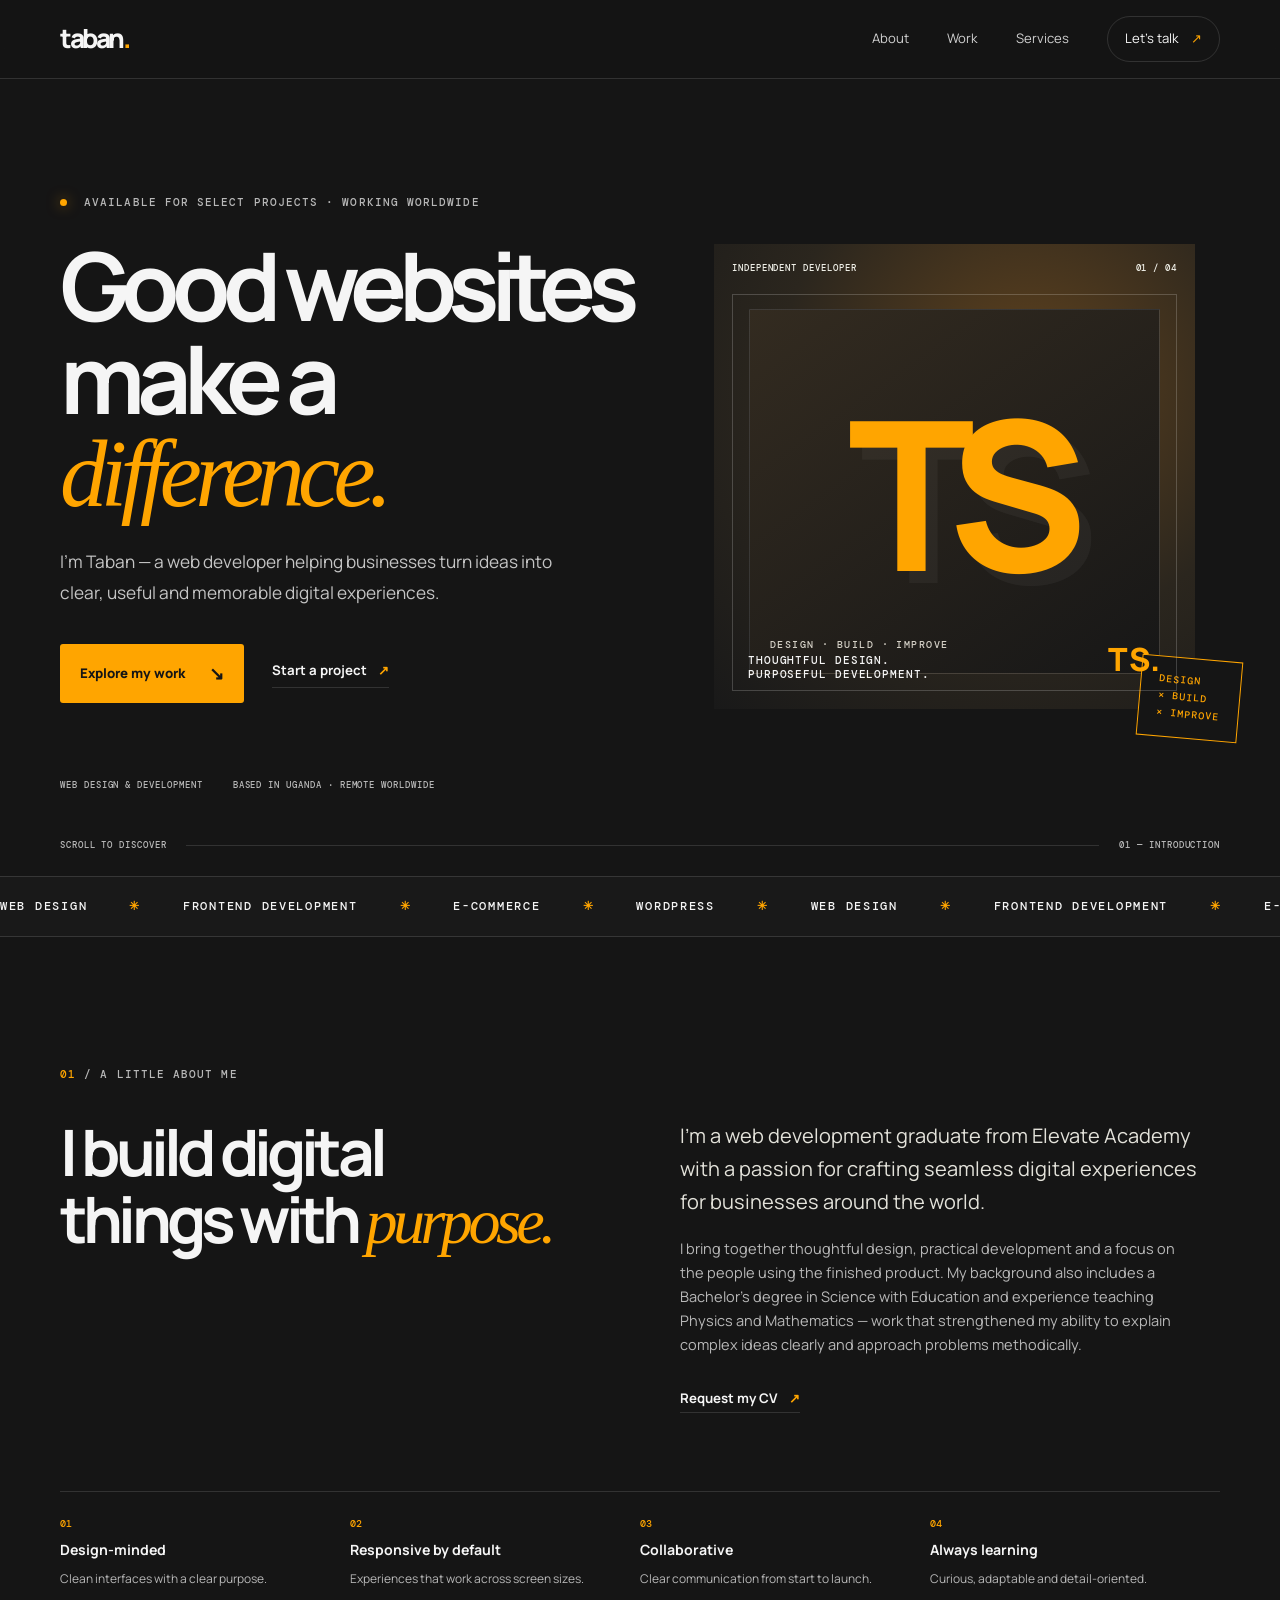
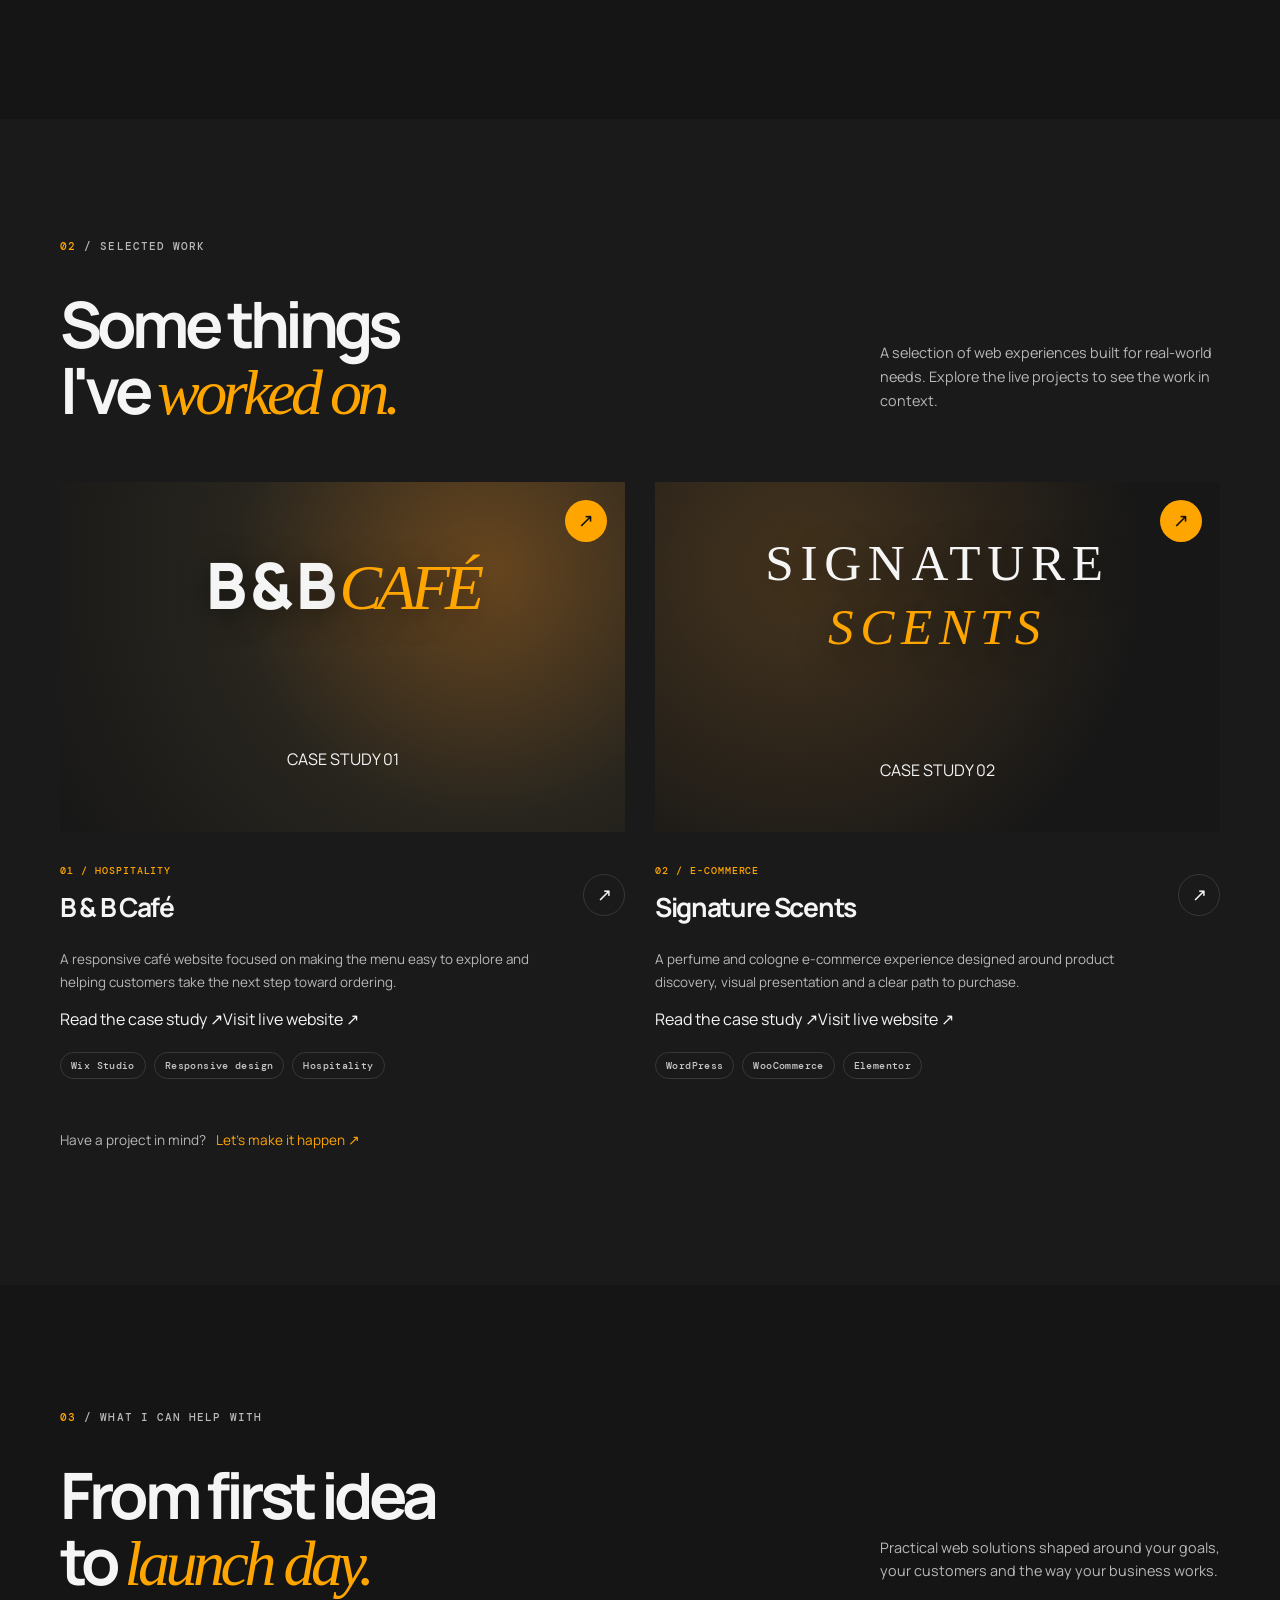
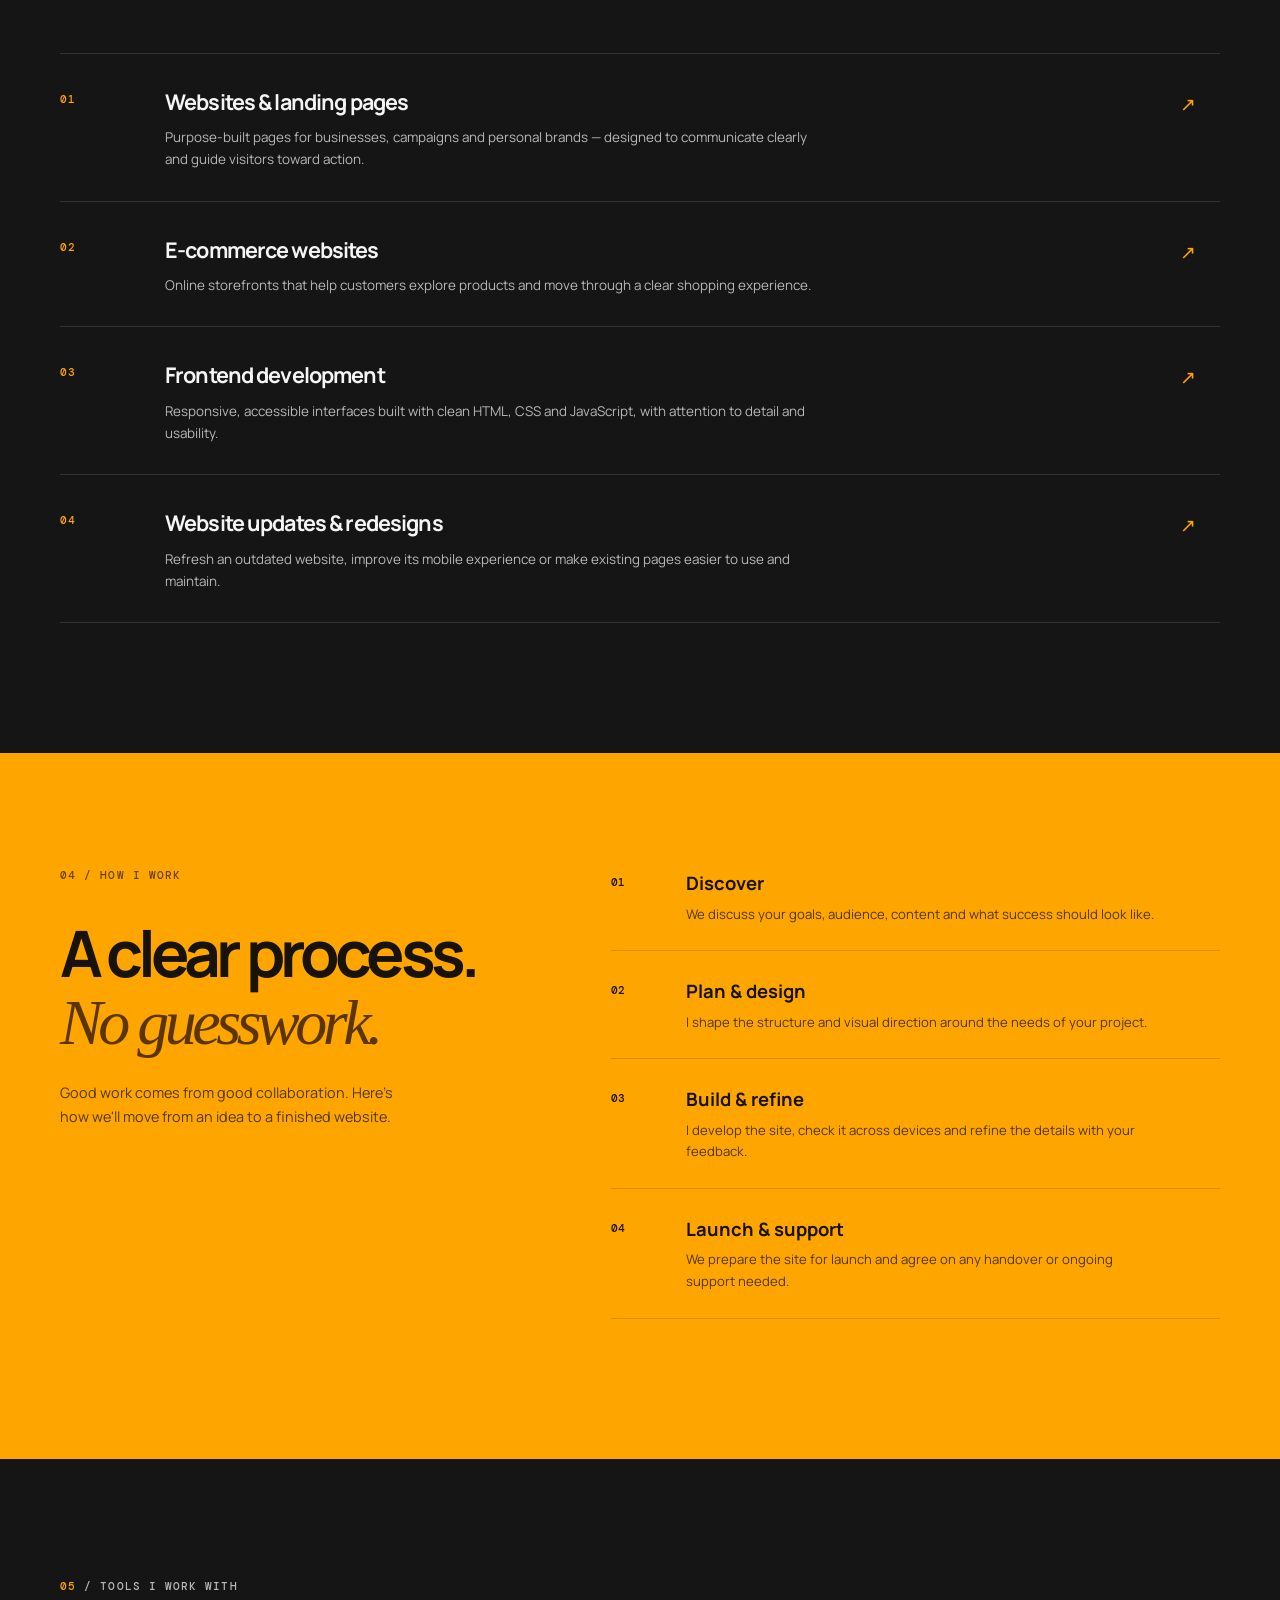
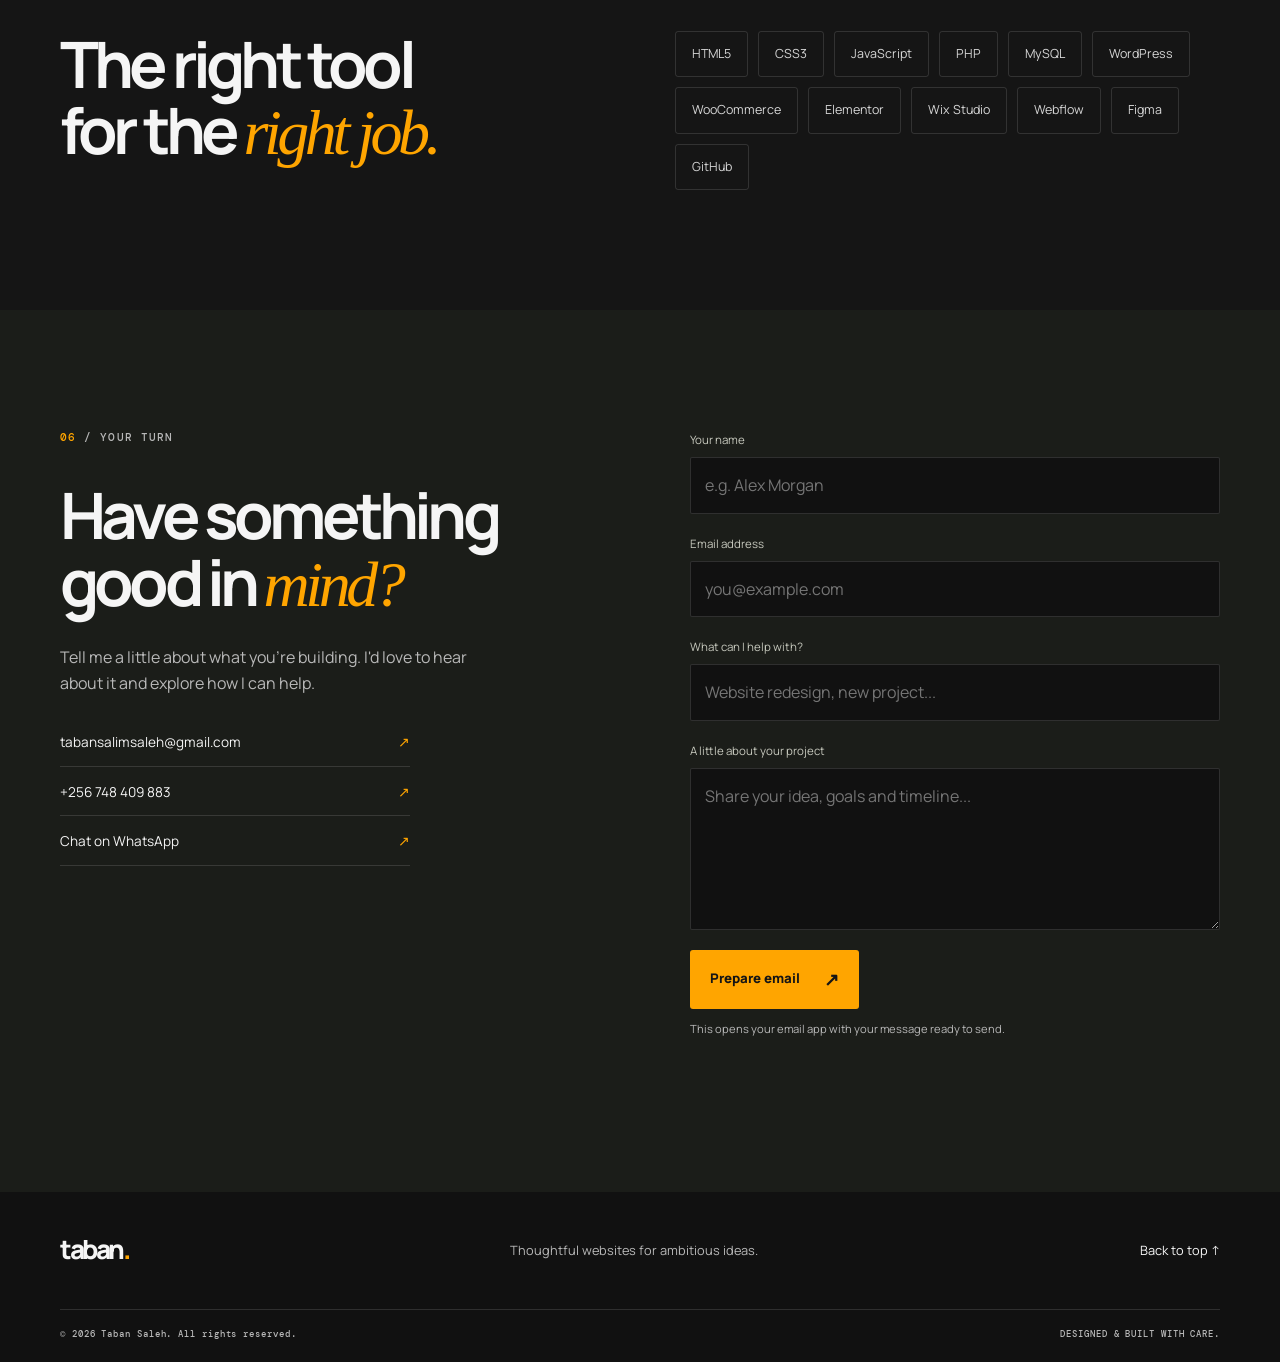
==== commit b33f2dcc: "Add project case study links to portfolio" ====
--- a/index.html
+++ b/index.html
@@ -19,8 +19,8 @@
 <section class="ticker" aria-label="Areas of expertise"><div class="ticker-track"><span>WEB DESIGN</span><b>✳</b><span>FRONTEND DEVELOPMENT</span><b>✳</b><span>E-COMMERCE</span><b>✳</b><span>WORDPRESS</span><b>✳</b><span>WEB DESIGN</span><b>✳</b><span>FRONTEND DEVELOPMENT</span><b>✳</b><span>E-COMMERCE</span><b>✳</b></div></section>
 <section class="section-shell intro-section" id="about"><div class="section-kicker"><span>01</span> / A LITTLE ABOUT ME</div><div class="intro-grid"><h2>I build digital<br>things with <em>purpose.</em></h2><div class="intro-copy"><p class="large-copy">I’m a web development graduate from Elevate Academy with a passion for crafting seamless digital experiences for businesses around the world.</p><p>I bring together thoughtful design, practical development and a focus on the people using the finished product. My background also includes a Bachelor’s degree in Science with Education and experience teaching Physics and Mathematics — work that strengthened my ability to explain complex ideas clearly and approach problems methodically.</p><a class="text-link" href="mailto:tabansalimsaleh@gmail.com?subject=Request%20for%20Taban%27s%20CV">Request my CV <span>↗</span></a></div></div><div class="capabilities"><div><span>01</span><b>Design-minded</b><small>Clean interfaces with a clear purpose.</small></div><div><span>02</span><b>Responsive by default</b><small>Experiences that work across screen sizes.</small></div><div><span>03</span><b>Collaborative</b><small>Clear communication from start to launch.</small></div><div><span>04</span><b>Always learning</b><small>Curious, adaptable and detail-oriented.</small></div></div></section>
 <section class="work-section" id="work"><div class="section-shell"><div class="section-kicker"><span>02</span> / SELECTED WORK</div><div class="section-heading"><h2>Some things<br>I've <em>worked on.</em></h2><p>A selection of web experiences built for real-world needs. Explore the live projects to see the work in context.</p></div><div class="projects-grid">
-<article class="project-card"><a class="project-image cafe-art" href="https://tabansalimsaleh8.wixsite.com/coffee-bean" target="_blank" rel="noopener noreferrer" aria-label="Visit B and B Cafe website"><span class="image-label">B & B <i>CAFÉ</i></span><span class="image-arrow">↗</span></a><div class="project-info"><div><span class="project-index">01 / HOSPITALITY</span><h3>B & B Café</h3></div><a class="circle-link" href="https://tabansalimsaleh8.wixsite.com/coffee-bean" target="_blank" rel="noopener noreferrer" aria-label="View B and B Cafe live site">↗</a></div><p>A welcoming café website designed to make menu browsing and customer discovery simple across devices.</p><div class="tags"><span>Wix Studio</span><span>Responsive design</span><span>Hospitality</span></div></article>
-<article class="project-card"><a class="project-image scent-art" href="http://taban.free.nf/" target="_blank" rel="noopener noreferrer" aria-label="Visit Signature Scents website"><span class="image-label">SIGNATURE<br><i>SCENTS</i></span><span class="image-arrow">↗</span></a><div class="project-info"><div><span class="project-index">02 / E-COMMERCE</span><h3>Signature Scents</h3></div><a class="circle-link" href="http://taban.free.nf/" target="_blank" rel="noopener noreferrer" aria-label="View Signature Scents live site">↗</a></div><p>An online fragrance storefront focused on product discovery, visual presentation and a straightforward shopping journey.</p><div class="tags"><span>WordPress</span><span>WooCommerce</span><span>Elementor</span></div></article>
+<article class="project-card"><a class="project-image cafe-art" href="case-studies/bb-cafe.html" aria-label="Read the B and B Cafe case study"><span class="image-label">B & B <i>CAFÉ</i></span><span class="image-arrow">↗</span><span class="visual-caption-small">CASE STUDY 01</span></a><div class="project-info"><div><span class="project-index">01 / HOSPITALITY</span><h3>B & B Café</h3></div><a class="circle-link" href="case-studies/bb-cafe.html" aria-label="Read B and B Cafe case study">↗</a></div><p>A responsive café website focused on making the menu easy to explore and helping customers take the next step toward ordering.</p><a class="case-link" href="case-studies/bb-cafe.html">Read the case study <span>↗</span></a><a class="live-link" href="https://tabansalimsaleh8.wixsite.com/coffee-bean" target="_blank" rel="noopener noreferrer">Visit live website ↗</a><div class="tags"><span>Wix Studio</span><span>Responsive design</span><span>Hospitality</span></div></article>
+<article class="project-card"><a class="project-image scent-art" href="case-studies/signature-scents.html" aria-label="Read the Signature Scents case study"><span class="image-label">SIGNATURE<br><i>SCENTS</i></span><span class="image-arrow">↗</span><span class="visual-caption-small">CASE STUDY 02</span></a><div class="project-info"><div><span class="project-index">02 / E-COMMERCE</span><h3>Signature Scents</h3></div><a class="circle-link" href="case-studies/signature-scents.html" aria-label="Read Signature Scents case study">↗</a></div><p>A perfume and cologne e-commerce experience designed around product discovery, visual presentation and a clear path to purchase.</p><a class="case-link" href="case-studies/signature-scents.html">Read the case study <span>↗</span></a><a class="live-link" href="http://taban.free.nf/" target="_blank" rel="noopener noreferrer">Visit live website ↗</a><div class="tags"><span>WordPress</span><span>WooCommerce</span><span>Elementor</span></div></article>
 </div><p class="project-footnote">Have a project in mind? <a href="#contact">Let's make it happen ↗</a></p></div></section>
 <section class="section-shell services-section" id="services"><div class="section-kicker"><span>03</span> / WHAT I CAN HELP WITH</div><div class="section-heading"><h2>From first idea<br>to <em>launch day.</em></h2><p>Practical web solutions shaped around your goals, your customers and the way your business works.</p></div><div class="service-list"><article class="service-row"><span class="service-no">01</span><div><h3>Websites & landing pages</h3><p>Purpose-built pages for businesses, campaigns and personal brands — designed to communicate clearly and guide visitors toward action.</p></div><span class="service-arrow">↗</span></article><article class="service-row"><span class="service-no">02</span><div><h3>E-commerce websites</h3><p>Online storefronts that help customers explore products and move through a clear shopping experience.</p></div><span class="service-arrow">↗</span></article><article class="service-row"><span class="service-no">03</span><div><h3>Frontend development</h3><p>Responsive, accessible interfaces built with clean HTML, CSS and JavaScript, with attention to detail and usability.</p></div><span class="service-arrow">↗</span></article><article class="service-row"><span class="service-no">04</span><div><h3>Website updates & redesigns</h3><p>Refresh an outdated website, improve its mobile experience or make existing pages easier to use and maintain.</p></div><span class="service-arrow">↗</span></article></div></section>
 <section class="process-section"><div class="section-shell process-grid"><div><div class="section-kicker"><span>04</span> / HOW I WORK</div><h2>A clear process.<br><em>No guesswork.</em></h2><p class="process-lede">Good work comes from good collaboration. Here's how we'll move from an idea to a finished website.</p></div><div class="steps"><article><span>01</span><div><h3>Discover</h3><p>We discuss your goals, audience, content and what success should look like.</p></div></article><article><span>02</span><div><h3>Plan & design</h3><p>I shape the structure and visual direction around the needs of your project.</p></div></article><article><span>03</span><div><h3>Build & refine</h3><p>I develop the site, check it across devices and refine the details with your feedback.</p></div></article><article><span>04</span><div><h3>Launch & support</h3><p>We prepare the site for launch and agree on any handover or ongoing support needed.</p></div></article></div></div></section>
--- a/style.css
+++ b/style.css
@@ -1,1360 +1,4 @@
-.h1-container{
-    width: fit-content;
-    overflow: hidden;
-    padding-bottom: 0px;
-    display: flex;
-    align-items: center;
-}
-.sidebar{
-    /* background: rgba(253, 236, 205, 0.5); */
-    width: calc((100vw - 1200px) / 2);
-    height: 100vh;
-    position: fixed;
-    background-repeat: no-repeat;
-    background-position: center;
-    background-size: cover;
-}
-.sidebar-right{
-    top: 0;
-    right: 0;
-}
-.sidebar-left{
-    top: 0;
-    left: 0;
-}
-.horizontal-rule
-font-family
-input
-download-btn
-.secondary-btn
-hero-dark
-skill-groups
-cta
-scrolled
-/* Container Layout */
-.accordion-container {
-  max-width: 600px; /* Optional: bounds the width */
-  margin: 0 auto;
-}
-
-.accordion-item {
-  display: flex;
-  flex-direction: column;
-}
-
-/* Header Alignment */
-.accordion-header {
-  display: flex;
-  justify-content: space-between;
-  align-items: center;
-  padding: 20px 0;
-  cursor: pointer;
-  user-select: none;
-}
-
-/* Flex wrapper inside header for number and text */
-.accordion-header > div {
-  display: flex;
-  align-items: center;
-}
-
-.accordion-header p {
-  margin: 0;
-}
-
-/* Sign styling */
-.accordion-header .sign {
-  font-size: 1.5rem;
-  line-height: 1;
-}
-
-/* Content Hidden State */
-.accordion-content {
-  max-height: 0;
-  overflow: hidden;
-  opacity: 0;
-  transition: max-height 0.3s ease-out, opacity 0.2s ease-out, padding 0.3s ease-out;
-}
-
-.accordion-content p {
-  margin: 0;
-}
-
-/* Content Open State */
-.accordion-item.active .accordion-content {
-  max-height: 150px; /* Adjust if content blocks grow exceptionally long */
-  opacity: 1;
-  padding-bottom: 20px; /* Provides spacing above the divider when open */
-}
-
-/* Divider remains unaffected */
-.accordion-divider {
-  border: 0;
-  border-top: 1px solid #e0e0e0;
-  margin: 0;
-  width: 100%;
-}
-
-
-
-
-
-/* header intersection observer */
-
-/* This class gets added by the JavaScript once 90% of the hero is gone */
-.header.header-scrolled {
-  background: rgba(0, 0, 0, 0.7); /* Solid black background */
-}
-.header.header-scrolled .logo a{
-    color: white;
-} 
-.header.header-scrolled .nav ul li a{
-    color: white;
-}
-
-
-.primary-btn
-
-
-.swiper {
-        width: 100%;
-        height: 100%;
-}
-
-.swiper-slide {
-text-align: center;
-display: flex;
-justify-content: center;
-align-items: center;
-}
-
-.swiper-slide img {
-display: block;
-width: 100%;
-height: 100%;
-object-fit: cover;
-object-position: center;
-}
-      
-.swiper-button-next svg,
-.swiper-button-prev svg {
-    width: 40px;
-    height: 40px;
-    color: orange;
-    border-radius: 50%;
-    padding: 8px;
-    border: 2px solid orange;
-}
-
-.swiper-pagination-bullet{
-    background: #999;
-    opacity: 0.5;
-    width: 10px;
-    height: 10px;
-}
-
-.swiper-pagination-bullet-active {
-    background: orange;
-    opacity: 1;
-    width: 10px;
-    height: 10px;
-}
-
-.swiper-button-next {
-    right: 20px;
-}
-
-.swiper-button-prev {
-    left: 20px;
-}
-
-.swiper-pagination {
-    bottom: 0px !important;
-} */
-      /* end swiper */
-
-
-.header .secondary-btn:hover{
-    color: white;
-    border: 1px solid white;
-}
-
-h1
-{
-    font-size: clamp(44px, 6vw, 6vw);
-    /* color: hsl(240, 100%, 15%); */
-    line-height: .8em;
-    padding-block: 8px;
-    color: white;
-}
-h2
-{
-    font-size: clamp(32px, 3vw, 3vw);
-    color: hsl(240, 100%, 15%);
-}
-h3
-{
-    font-size: clamp(28px, 2vw, 2vw);
-    color: hsl(240, 100%, 15%);
-}
-h4{
-    font-size: clamp(24px, 1.5vw, 1.5vw);
-    color: hsla(240, 95%, 8%, 0.779);
-}
-h5{
-    font-size: clamp(20px, 1vw, 1vw);
-    color: hsla(240, 95%, 8%, 0.779);
-}
-h6{
-    font-size: 18px;
-    font-weight: 400;
-    color: hsla(240, 95%, 8%, 0.779);
-}
-
-a{
-    text-decoration: none;
-    color: hsla(240, 95%, 8%, 0.779);
-    cursor: pointer;
-    text-wrap: nowrap;
-}
-
-
-*{
-    margin: 0;
-    padding: 0;
-    box-sizing: border-box;
-}
-html{
-    scroll-behavior: smooth;
-}
-body{
-    width: 100vw;
-    display: grid;
-    place-content: center;
-    color: hsla(240, 95%, 8%, 0.779);
-}
-.container{
-    width: 100vw;
-    max-width: 1200px;
-    overflow: hidden;
-}
-
-/* Header */
-.header{
-    padding: 16px clamp(24px, 8vw, 8vw);
-    display: flex;
-    justify-content: space-between;
-    align-items: center;
-    position: fixed;
-    top: 0px;
-    z-index: 100;
-    width: 100%;
-    max-width: 1200px;
-}
-
-section{
-    padding: clamp(40px, 12vw, 12vw) clamp(24px, 8vw, 8vw);
-    border-bottom: 1px solid rgb(227, 226, 226);
-}
-
-.nav{
-    max-width: 80%;
-    position: relative;
-}
-.nav .ham-icon{
-    display: none;
-    color: white;
-    position: absolute;
-    margin: 40px;
-    width: 24px;
-    height: 24px;
-    top: 0;
-    left: 0;
-    border: 1px solid white;
-    border-radius: 50%;
-    place-content: center;
-    padding: 24px;
-}
-.nav ul{
-    gap: 20px;
-    display: flex;
-    justify-content: space-between;
-    align-items: center;
-    list-style-type: none;
-}
-.nav ul li{
-    position: relative;
-}
-.nav ul li a:not(.contact-btn){
-    text-decoration: none;
-    padding-left: 8px;
-    color: white;
-    transition: .3s ease;
-}
-.nav ul li a:not(.contact-btn)::after{
-    content: "";
-    width: 0px;
-    height: .5px;
-    background: orange;
-    position: absolute;
-    left: 8px;
-    bottom: -4px;
-    transition: .3s ease;
-}
-.nav ul li a:not(.contact-btn):hover{
-    color: orange;
-}
-.nav ul li a:hover::after{
-    width: 40px;
-}
-
-.nav ul li a:not(.contact-btn):active{
-    color: transparent
-}
-
-.contact-btn{
-    border: 1px solid orange;
-    padding: 8px 16px;
-    background: transparent;
-    transition: .3s ease;
-    white-space: nowrap;
-    border-radius: 16px;
-    color: orange;
-}
-.contact-btn:hover{
-    border: 1px solid white;
-    color: white;
-}
-
-.hero-btn, .cta-btn{
-    padding: 8px 16px;
-    border: 1px solid orange;
-    background: orange;
-    color: white;
-    transition: .3s ease;
-    white-space: nowrap;
-    border-radius: 16px;
-}
-.hero-btn:hover, .cta-btn:hover{
-    background: transparent;
-}
-.logo a{
-    color: white;
-}
-
-/* Hero */
-.hero{
-    color: white;
-    /* color: hsla(240, 95%, 8%, 0.779); */
-    display: flex;
-    flex-direction: column;
-    justify-content: flex-end;
-    min-height: 100vh;
-    background-image: linear-gradient(rgba(0, 0, 0, 0.7), rgba(0, 0, 0, 0.7)) , url("images/hero-light.png");
-    /* background-image: linear-gradient(rgba(253, 236, 205, 0.3), rgba(253, 236, 205, 0.3)) , url("images/hero-light.png"); */
-    background-repeat: no-repeat;
-    background-size: cover;
-    background-position: center;
-    background-attachment: fixed;
-}
-.hero-text{
-    display: flex;
-    justify-content: space-between;
-    color: white;
-}
-.hero-text-right{
-    flex: 1;
-}
-.hero-text-left{
-    flex: 2;
-}
-.hero-text-left{
-    display: flex;
-    flex-direction: column;
-    gap: 20px;
-    align-items: flex-start;
-    justify-content: center;
-}
-.dot{
-    width: 10px;
-    height: 10px;
-    background: orange;
-    border-radius: 50%;
-}
-.qualities div{
-    display: flex;
-    gap: 8px;
-    align-items: center;
-}
-.hero-text-right{
-    display: flex;
-    flex-direction: column;
-    gap: 20px;
-    align-items: flex-start;
-    justify-content: center;
-}
-.hero-btns{
-    display: flex;
-    flex-wrap: wrap;
-    gap: 4px;
-}
-.primary-btn{
-    padding: 8px 16px;
-    border: 1px solid orange;
-    background: orange;
-    color: white;
-    transition: .3s ease;
-    white-space: nowrap;
-    border-radius: 16px;
-}
-.download-btn{
-    border: 1px solid orange;
-    padding: 8px 16px;
-    background: transparent;
-    transition: .3s ease;
-    white-space: nowrap;
-    border-radius: 16px;
-    color: orange;
-}
-.primary-btn:hover{
-    background: transparent;
-    color: hsla(240, 95%, 8%, 0.779);
-}
-.primary-btn:active{
-    transform: scale(0.9);
-}
-.download-btn:hover{
-    border: 1px solid hsla(240, 95%, 8%, 0.779);
-    color: hsla(240, 95%, 8%, 0.779);
-}
-.secondary-btn:active{
-    transform: scale(.9);
-}
-.hero-text-right{
-    padding-left: clamp(24px, 2vw, 2vw);
-}
-.hero-bottom{
-    display: flex;
-    flex-direction: column;
-    justify-content: center;
-    color: hsla(240, 95%, 8%, 0.779);
-    width: max-content;
-    gap: 16px;
-    color: rgba(255, 255, 255, 0.5);
-}
-.eyebrow{
-    color: rgba(255, 255, 255, 0.5);
-}
-.horizontal-rule{
-    width: clamp(40px, 20vw, 255px);
-    border: none;
-    height: 1px;
-    outline: none;
-    background: rgba(186, 186, 186, 0.226);
-    /* background: rgba(255, 255, 255, 0.196); */
-}
-.hero-text-left h1{
-    font-size: clamp(40px, 4vw, 4vw);
-    line-height: .9em;
-    display: flex;
-    flex-wrap: wrap;
-}
-#typing{
-    height: 8px;
-    width: 10ch;
-}
-
-
-
-/* why-me */
-.why-me{
-    background: white;
-    display: flex;
-    flex-direction: column;
-    justify-content: space-between;
-    gap: 40px;
-}
-.why-me .features{
-    display: grid;
-    grid-template-columns: repeat(4, minmax(20%, 1fr));
-    gap: 20px;
-}
-.why-me .features .ico-box:hover{
-    box-shadow: 2px 3px 6px orange;
-    background: white;
-}
-
-.why-me .features .ico-box{
-    display: flex;
-    flex-direction: column;
-    align-items: flex-start;
-    background: rgba(253, 236, 205, 0.3);
-    border: 1px solid rgba(253, 236, 205, 1);
-    padding: 20px;
-    border-radius: 16px;
-} 
-
-
-/* about */
-/* include a carousal of technologies used wordpress, wix,  */
-.about{
-    display: flex;
-    flex-direction: column;
-    justify-content: center;
-    background: rgba(253, 236, 205, 0.3);
-    gap: 16px;
-    /* background: hsla(240, 78%, 89%, 0.1); */
-}
-.about-upper{
-    gap: clamp(24px, 6vw, 6vw);
-    display: flex;
-    justify-content: space-between;
-    align-items: center;
-}
-.about-upper .about-image{
-    flex: 1;
-    padding: 10px;
-}
-.about-text{
-    flex: 1;
-}
-.about-image img{
-    width: 100%;
-    border-radius: 50%;
-}
-
-.marq{
-    display: flex;
-    justify-content: space-between;
-}
-
-
-.fa-square-figma,
-.fa-php,
-.fa-wix,
-.fa-html5,
-.fa-css3-alt,
-.fa-square-js,
-.fa-wordpress,
-.fa-webflow
-{
-    color: orange;
-    font-size: 28px;
-}
-
-
-
-.tech-stack{
-    background: rgba(253, 236, 205, 0.128);
-}
-.marquee-container{
-    display: flex;
-    justify-content: space-between;
-    align-items: center;
-    gap: 60px;
-    overflow: hidden;
-}
-.marquee-container h4{
-    white-space: nowrap;
-    flex: 1;
-}
-marquee{
-    flex: 2;
-}
-.marq .tech{
-    display: flex;
-    flex-direction: column;
-    justify-content: flex-start;
-    align-items: center;
-    gap: 20px;
-}
-
-/* services */
-.services{
-    display: grid;
-    place-items: center;
-    gap: 40px;
-    background: rgba(253, 236, 205, 0.3);
-}
-.services-header p{
-    text-align: center;
-}
-.services-main{
-    display: grid;
-    grid-template-columns: repeat(auto-fit, minmax(45%, 1fr));
-    gap: 40px;
-}
-.services-main div{
-    box-shadow: 4px 5px 6px orange;
-    display: grid;
-    place-items: center;
-    padding: 20px;
-    gap: 20px;
-    background: white;
-    border-radius: 16px;
-}
-.services-main div:hover{
-    background: rgba(253, 236, 205, 0.1);
-    outline: 0.5px solid orange;
-    box-shadow: none;
-}
-
-/* projects */
-.projects{
-    display: flex;
-    flex-direction: column;
-    gap: 40px;
-}
-.projects-main{
-    display: flex;
-    flex-direction: column;
-    gap: 40px;
-}
-.projects-header{
-    text-align: center;
-}
-
-.bnb-cafe, .signature-scents{
-    display: flex;
-    border: 1px solid orange;
-    justify-content: space-between;
-    gap: clamp(24px, 2vw, 2vw);
-    padding: 40px;
-    border-radius: 16px;
-}
-.bnb-cafe .project-images, .signature-scents .project-images{
-    flex: 2;
-} 
-.bnb-cafe .project-text, .signature-scents .project-text{
-    flex: 1;
-    display: flex;
-    flex-direction: column;
-    gap: 8px;
-    align-items: flex-start;
-} 
- 
-#prev svg, #next svg{
-    width: 10px;
-}
-#prev2 svg, #next2 svg{
-    width: 10px;
-}
-.arrow-nav{
-    display: flex;
-}
-
-.project-images{
-    display: flex;
-    flex-direction: column;
-}
-.project-images img{
-    width: 100%;
-}
-.project-text p{
-    max-width: 40ch;
-}
-.project{
-    overflow: hidden;
-}
-
-
-/* skills */
-.about-lower{
-    display: flex;
-    flex-direction: column;
-    gap: 40px;
-}
-.testimonial{
-    display: flex;
-    flex-direction: column;
-    gap: 40px;
-}
-.testimonial-header{
-    align-self: center;
-    text-align: center;
-}
-.skill-groups{
-    display: flex;
-    justify-content: center;
-    gap: 20px;
-}
-.skill-card{
-    padding: 12px;
-    align-items: center;
-    flex: 1;
-    border: 1px solid rgba(255, 166, 0, 0.4);
-    border-radius: 8px;
-    display: flex;
-    flex-direction: column;
-    gap: 8px;
-    /* add star ratings to the cards */
-}
-.skill-groups .skill-card:hover{
-    box-shadow: 3px 4px 5px orange;
-}
-
-/* testimonial */
-.testimonial
-{
-    display: flex;
-    flex-direction: column;
-    background: rgba(253, 236, 205, 0.3);
-}
-.testimonials
-{
-    display: grid;
-    grid-template-columns: repeat(auto-fit, minmax(20%, 1fr));
-    gap: 20px;
-}
-.testimony
-{
-    padding: 24px;
-    color: hsl(0, 0%, 80%);
-    display: flex;
-    flex-direction: column;
-    background: hsla(240, 95%, 8%, 0.779);
-    gap: 20px;
-    border-radius: 16px;
-    transition: .3s ease;
-}
-
-.testimony:hover
-{
-    transform: translateY(-10px);
-}
-
-.testimony .author, .testimony .testimony-text
-{
-    display: flex;
-    justify-content: space-between;
-    align-items: center;
-}
-.author-badge cite
-{
-    color: hsl(0, 0%, 60%);
-    position: relative;
-} 
-
-.author-badge
-{
-    position: relative;
-}
-.author{
-    gap: 20px;
-}
-.author-badge::after
-{
-    content: '';
-    width: 100%;
-    height: .5px;
-    background: orange;
-    position: absolute;
-    bottom: -10px;
-    left: 0px;
-} 
-
-.testimony .author .author-image
-{
-    width: 20%;
-}
-.testimony .author .author-image img
-{
-    width: 100%;
-    object-fit: cover;
-    object-position: center;
-    border-radius: 50%;
-    aspect-ratio: 1 / 1;
-}
-
-
-
-
-
-button, .btn{
-    text-wrap: nowrap;
-    text-align: center;
-    background: var(--accent);
-    border: none;
-    outline: none;
-    border-radius: var(--border-radius-button);
-    cursor: pointer;
-    transition: .3s ease;
-    color: var(--text);
-}
-
-.btn-secondary{
-    text-wrap: nowrap;
-    text-align: center;
-    background: transparent;
-    color: var(--text);
-    border: 1px solid var(--accent);
-    outline: none;
-    border-radius: var(--border-radius-button);
-    transition: .3s ease;
-}
-
-.btn-secondary:hover
-{
-    background: var(--active);
-    border: 1px solid var(--active);
-    color: var(--bg-root);
-}
-
-button:hover, .btn:hover
-{
-    background: var(--active);
-    color: var(--bg-root);
-}
-
-button:active, .btn:active
-{
-    transform: scale(0.9);
-}
-
-ul
-{
-    list-style-type: none;
-}
-
-
-
-
-
-
-/* CTA */
-/* .cta p{
-    filter: brightness(0.5);
-} */
-
-.cta
-{
-    color: white;
-    gap: 40px;
-    display: flex;
-    flex-direction: column;
-    align-items: center;
-    justify-content: center;
-    text-align: center;
-    min-height: 40vh;
-    background: linear-gradient(rgba(0, 0, 0, 0.7), rgba(0, 0, 0, 0.7)),url(images/hero-img.jpg) center/cover fixed no-repeat;
-    /* background: linear-gradient(rgba(253, 236, 205, 0.3), rgba(253, 236, 205, 0.3)),url(images/hero-dark.png) center/cover fixed no-repeat; */
-}
-.cta-bottom
-{
-    display: flex;
-    align-items: center;
-    margin-top: var(--margin-bottom-h2);
-}
-.cta-bottom a{
-    margin-top: 40px;
-}
-
-.cta h2{
-    color: white;
-}
-
-
-.social-links 
-{
-    display: flex;
-    align-items: center;
-    gap: var(--gap-container);
-    border: 1px solid var(--accent);
-    border-radius: var(--border-radius-button);
-}
-
-.social-links a
-{
-    display: flex;
-    align-items: center;
-    justify-content: center;
-}
-
-.dark-theme .cta-bottom .social-links:hover .cta-bottom .social-links a svg
-{
-    fill: var(--bg-root);
-} 
-
-
-.skills{
-    display: flex;
-    flex-direction: column;
-    gap: 40px;
-}
-
-/* CONTACT */
-.contact-socials
-{
-    align-self: flex-start;
-    display: flex;
-    align-items: center;
-    justify-content: center;
-    gap: var(--gap-container);
-}
-.contact-socials a
-{
-    display: flex;
-    justify-content: center;
-    align-items: center;
-}
-
-
-
-.contact
-{
-    display: flex;
-    gap: clamp(24px, 6vw, 6vw);
-}
-.contact-right, .contact-left
-{    
-    width: 50%;
-}
-.contact-right label
-{
-    border-bottom: 1px solid gray; 
-    display: flex;
-    justify-content: space-between;
-    white-space: nowrap;
-}
-.contact-right label p
-{
-    width: 10px;
-}
-.contact-right label input
-{
-    border: none; 
-    outline: none;
-    text-align: left;
-    width: 70%;
-    background: transparent;
-    color: hsla(240, 95%, 8%, 0.779);
-}
-
-.contact-right textarea::placeholder
-{
-    color: hsla(240, 95%, 8%, 0.779);
-    font-size: 16px;
-}
-.contact-right textarea
-{
-    border: none;
-    border-bottom: 1px solid gray;
-    resize: none;
-    outline: none;
-    background: transparent;
-    color: hsla(240, 95%, 8%, 0.779);
-}
-.form
-{
-    display: flex;
-    flex-direction: column;
-    gap: 16px;
-}
-.form-btn
-{
-    align-self: flex-end;
-}
-
-.my-contact{
-    display: flex;
-    flex-direction: column;
-    gap: 16px;
-    padding: 20px;
-    background: rgb(239, 239, 239);
-}
-.my-contact li{
-    list-style-type: none;
-    display: flex;
-    align-items: center;
-    gap: 8px;
-    cursor: pointer;
-}
-
-.icon-box{
-    display: flex;
-    align-items: center;
-    gap: 8px;
-}
-.ico-box{
-    display: flex;
-    flex-direction: column;
-    gap: 20px;
-    background: rgba(253, 236, 205, 0.3);
-    padding: 20px;
-    border-radius: 20px;
-}
-
-
-
-.fa-square-github,
-.fa-plane-arrival,
-.fa-cart-shopping,
-.fa-laptop,
-.fa-screwdriver-wrench,
-.fa-square-linkedin,
-.fa-square-instagram,
-.fa-square-whatsapp,
-.fa-opencart,
-.fa-phone, 
-.fa-envelope,
-.fa-microchip,
-.fa-figma,
-.fa-check,
-.fa-pen-to-square,
-.fa-location-dot, 
-.fa-tower-broadcast{
-    font-size: 28px;
-    color: orange;
-}
-.contact-left{
-    display: flex;
-    flex-direction: column;
-    gap: 16px;
-}
-/* ********************** */
-
-
-
-
-/* FOOTER */
-.footer
-{
-    background: rgba(253, 236, 205, 0.3); 
-    display: flex;
-    flex-direction: column;
-    padding: clamp(40px, 12vw, 12vw) clamp(24px, 8vw, 8vw);
-    gap: 40px;
-    position: relative;
-}
-
-.footer-top
-{
-    display: flex;
-    justify-content: space-between;
-    flex-wrap: nowrap;
-    gap: 40px;
-}
-.footer-top > div{
-    display: flex;
-    flex-direction: column;
-    gap: 20px;
-}
-.footer-top > div h4{
-    white-space: nowrap;
-}
-.social-box{
-    display: flex;
-    align-items: center;
-    justify-content: flex-start;
-    gap: 8px
-}
-.quick-contact .ctct{
-    display: flex;
-    gap: 8px;
-}
-.logoside p{
-    max-width: 200px;
-}
-.logoside iframe{
-    width: 100%;
-    height: 100%;
-    object-fit: cover;
-    object-position: center;
-}
-.quick-links{
-    display: flex;
-    flex-direction: column;
-}
-
-#tiktok{
-    fill: white;
-    background: orange;
-    padding: 4px;
-    border-radius: 4px;
-    width: 28px;
-    height: 28px;
-}
-#php, #wix{
-    display: flex;
-    justify-content: center;
-    align-items: center;
-    color: white;
-    background: orange;
-    border-radius: 4px;
-    width: 28px;
-    height: 28px;
-    font-weight: 600;
-    padding-inline: 8px;
-}
-#design, #dev, #backend, #cms{
-    width: 30px;
-}
-.footer-bottom
-{
-    display: flex;
-    flex-direction: column;
-    align-items: center;
-    text-align: center;
-    color: white;
-    position: absolute;
-    bottom: 0;
-    left: 0;
-    border-bottom: 2px solid orange;
-    width: 100%;
-    background: black;
-    padding: 8px;
-}
-
-.footer-top .quick-links a:hover{
-    color: orange;
-}
-.footer-top .quick-links a:active{
-    color: transparent;
-}
-/* ********************** */
-
-
-.about-text{
-    display: flex;
-    flex-direction: column;
-    align-items: flex-start;
-    gap: 40px;
-}
-
-
-
-.cta p{
-    max-width: 70%;
-    text-align: left;
-}
-
-
-
-/* Process */
-.process{
-    display: flex;
-    justify-content: space-between;
-    gap: 40px;
-}
-.process > div{
-    flex: 1;
-}
-.process-main ol hr{
-    margin: 8px 0px 24px;
-    border: none;
-    outline: none;
-    height: .5px;
-    background: lightgrey;
-}
-.process-main ol li{
-    list-style-position:inside;
-    white-space: nowrap;
-    cursor: pointer;
-}
-.process-header{
-    display: flex;
-    flex-direction: column;
-    gap: 24px;
-    align-items: flex-start;
-}
-.process-header button{
-    margin-top: 32px;
-}
-
-.on-mobile{
-    display: none;
-}
-
-/* .mobile-nav{
-    display: flex;
-    flex-direction: column;
-    background: white;
-        height: 100vh;
-        min-height: 100vh;
-        width: 100vw;
-        justify-content: center;
-        align-items: center;
-        gap: 20px;
-}
-.mobile-nav ul li a{
-} */
-.ham-off-icon{
-        display: none;
-        flex-direction: column;
-        gap: 8px;
-        cursor: pointer;
-}
-.ham-off-icon span{
-    width: 30px;
-    height: 4px;
-    background: hsla(240, 95%, 8%, 0.779);
-}
-.hero-bottom-right{
-    display: none;
-    flex-direction: column;
-}
-
-@media (max-width: 768px) {
-    .skill-groups{
-        display: grid;
-        grid-template-columns: 1fr 1fr;
-    }
-    .why-me .features{
-        grid-template-columns: repeat(2, minmax(45%, 1fr));
-        gap: 40px;
-    }
-    .ham-off-icon{
-        display: flex;
-    }
-    .header .nav {
-        position: fixed;
-        right: -100vw;
-        top: 0;
-        width: 100vw;
-        min-height: 100vh;
-        background: black;
-        display: flex;
-        flex-direction: column;
-        justify-content: center;
-        align-items: center;
-        transition: .3s ease;
-    }
-    .header .nav.show{
-        right: 0;
-    }
-    .header .nav ul{
-        width: 100%;
-        height: 100%;
-        flex-direction: column;
-    }
-    .header .nav ul :last-child{
-        margin-block: 60px;
-    }
-    .header .nav ul li a{
-        color: white;
-    }
-    .header .nav .ham-icon{
-        display: grid;
-    }
-    .testimony .author{
-        flex-direction: column;
-        align-items: flex-start;
-    }
-    .why-me{
-        display: grid;
-        place-items: center;
-    }
-  /*   .testimony-text p{
-        max-width: 50%;
-    } */
-     .projects-main .bnb-cafe, 
-    .projects-main .signature-scents{
-        flex-direction: column;
-    }
-} 
-
-
-@media (max-width: 576px) {
-    .hero-text{
-        flex-direction: column;
-    }
-    .hero-bottom{
-        display: none;
-    }
-    .why-me .features{
-        grid-template-columns: repeat(1, minmax(60%, 1fr));
-        gap: 40px;
-        justify-content: center;
-    }
-    .features .ico-box{
-        gap: 20px;
-    }
-    .features .ico-box i{
-        align-self: center;
-    }
-    .features .ico-box h5{
-        align-self: center;
-    } 
-    .features .ico-box p{
-        align-self: center;
-        max-width: 50%;
-    } 
-    .hero-bottom-right{
-        display: flex;
-        flex-direction: column;
-        gap: 20px;
-    }
-    .hero-text-right{
-        display: grid;
-        padding-inline: 0;
-    }
-    .hero-text-right hr{
-        width: 32vw;
-    }
-    .hero-text{
-        gap: 40px;
-    }
-    .hero-text-left{
-        gap: 8px;
-    }
-    .tech-stack .marquee-container{
-        flex-direction: column;
-    }
-    .about-upper{
-        flex-direction: column;
-    }
-    .footer-top{
-        display: grid;
-        place-content: center;
-    }
-
-    .services-main{
-        grid-template-columns: 1fr;
-        gap: 40px;
-    }
-    .process{
-        flex-direction: column;
-    }
-    .on-mobile{
-        display: block;
-        margin-top: 40px;
-    }
-    .on-dsktop{
-        display: none;
-    }
-    .testimonials{
-        display: flex;
-        flex-direction: column;
-        gap: 40px;
-    }
-    .testimony{
-        display: flex;
-        flex-direction: row;
-    }
-    .testimony .author{
-        flex: 1;
-    }
-    .testimony .testimony-text{
-        flex: 2;
-    }
-    .contact{
-        flex-direction: column;
-        gap: 60px;
-    }
-    .contact .contact-left,
-    .contact .contact-right{
-        width: 100%;
-    }
-    .process{
-        padding-inline: 100px;
-    }
-}
-
-@media (min-width: 1578px) {
-    .h1-container{
-        padding-bottom: 58px; 
-    }
-    /* .hero-bottom{
-        padding-top: 20px;
-    } */
-}+:root{--bg:#151515;--panel:#1d1d1d;--panel2:#242424;--text:#f5f5f5;--muted:#b8b8b8;--line:#ffffff20;--accent:#FFA500;--max:1160px}*{box-sizing:border-box}html{scroll-behavior:smooth;scroll-padding-top:90px}body{margin:0;background:var(--bg);color:var(--text);font-family:Manrope,Arial,sans-serif;line-height:1.65}a{color:inherit;text-decoration:none}button,input,textarea{font:inherit}.section-shell{width:min(var(--max),calc(100% - 64px));margin:auto}.skip-link{position:absolute;left:-999px;top:10px;background:var(--accent);color:#111;padding:10px;z-index:100}.skip-link:focus{left:10px}.site-header{position:sticky;top:0;z-index:50;background:#151515e8;backdrop-filter:blur(18px);border-bottom:1px solid var(--line)}.nav-wrap{width:min(var(--max),calc(100% - 64px));height:78px;margin:auto;display:flex;align-items:center;justify-content:space-between}.brand{font-size:1.65rem;font-weight:800;letter-spacing:-.09em}.brand span{color:var(--accent)}.site-nav{display:flex;align-items:center;gap:38px;font-size:.82rem;color:#d0d0d0}.site-nav a:hover,.text-link:hover{color:var(--accent)}.nav-cta{border:1px solid var(--line);padding:11px 17px;border-radius:99px;color:var(--text)}.nav-cta span{color:var(--accent);margin-left:9px}.menu-toggle{display:none;background:none;border:0;color:white}.hero{min-height:690px;padding-top:105px;padding-bottom:85px;position:relative;display:grid;grid-template-columns:1.08fr .92fr;align-items:center;gap:60px}.eyebrow,.section-kicker,.hero-meta,.frame-top,.hero-bottomline,.project-index,.service-no,.footer-bottom{font:500 .67rem 'DM Mono',monospace;letter-spacing:.1em;color:var(--muted)}.eyebrow i{display:inline-block;width:7px;height:7px;border-radius:50%;background:var(--accent);margin-right:9px;box-shadow:0 0 13px #ffa50080}.hero h1{font-size:clamp(4rem,7.4vw,7.4rem);line-height:.98;letter-spacing:-.085em;margin:30px 0 25px;font-weight:700}.hero h1 em,h2 em{font-family:Georgia,serif;font-weight:400;color:var(--accent);letter-spacing:-.07em}.hero-lede{font-size:1.08rem;max-width:520px;color:#c4c4c4;line-height:1.8}.hero-actions{display:flex;align-items:center;gap:28px;margin-top:36px}.button{display:inline-flex;align-items:center;gap:24px;border:0;border-radius:3px;padding:15px 20px;font-weight:800;font-size:.83rem;cursor:pointer}.button-primary{background:var(--accent);color:#151515}.button-primary:hover{background:#ffb733;transform:translateY(-2px)}.button span{font-size:1.1rem}.text-link{font-weight:700;font-size:.83rem;border-bottom:1px solid var(--line);padding-bottom:5px}.text-link span{color:var(--accent);margin-left:8px}.hero-meta{display:flex;gap:30px;margin-top:76px;font-size:.59rem}.hero-visual{position:relative;padding:22px 25px 45px 0}.visual-frame{height:465px;background:radial-gradient(circle at 65% 30%,#61431e,#2b261e 55%,#191919);position:relative;padding:18px;overflow:hidden}.visual-frame:before{content:"";position:absolute;inset:50px 18px 18px;border:1px solid #ffffff30;pointer-events:none;z-index:1}.frame-top{position:absolute;top:18px;left:18px;right:18px;z-index:2;display:flex;justify-content:space-between;color:#f1f1e9;font-size:.58rem}.portrait-art{position:absolute;inset:65px 35px 35px;display:grid;place-items:center;border:1px solid #ffffff20;background:linear-gradient(145deg,#332b20,#171717)}.portrait-art span{font-size:clamp(7rem,18vw,13rem);font-weight:800;letter-spacing:-.13em;color:#ffa500;text-shadow:12px 12px 0 #ffffff0b}.portrait-art small{position:absolute;bottom:22px;left:20px;font:500 .6rem 'DM Mono';letter-spacing:.15em;color:#d4d0c6}.visual-caption{position:absolute;bottom:28px;left:34px;right:34px;z-index:2;display:flex;justify-content:space-between;align-items:end;text-transform:uppercase;font:500 .7rem 'DM Mono',monospace;letter-spacing:.08em}.visual-caption b{font:800 2rem Manrope;color:var(--accent)}.orbit-note{position:absolute;right:-20px;bottom:15px;border:1px solid var(--accent);background:var(--bg);color:var(--accent);padding:14px 18px;font:500 .62rem/1.7 'DM Mono',monospace;letter-spacing:.1em;transform:rotate(5deg)}.hero-bottomline{position:absolute;bottom:25px;left:0;right:0;display:flex;align-items:center;gap:20px;font-size:.57rem}.hero-bottomline i{height:1px;background:var(--line);flex:1}.ticker{overflow:hidden;border-block:1px solid var(--line);background:#191919}.ticker-track{width:max-content;display:flex;align-items:center;gap:42px;padding:22px 0;animation:marquee 34s linear infinite;font:500 .72rem 'DM Mono',monospace;letter-spacing:.15em}.ticker-track b{color:var(--accent)}@keyframes marquee{to{transform:translateX(-50%)}}.intro-section{padding-top:130px;padding-bottom:130px}.section-kicker{margin-bottom:38px}.section-kicker span{color:var(--accent)}.intro-grid{display:grid;grid-template-columns:1fr 1fr;gap:80px}.intro-grid h2,.section-heading h2,.process-grid h2,.stack-content h2,.contact-grid h2{font-size:clamp(2.8rem,5vw,5.2rem);line-height:1.04;letter-spacing:-.075em;margin:0}.intro-copy{max-width:520px}.large-copy{font-size:1.25rem;line-height:1.65;color:#e3e2da;margin:0 0 18px}.intro-copy p:not(.large-copy){color:var(--muted);font-size:.91rem;margin-bottom:28px}.capabilities{margin-top:80px;border-top:1px solid var(--line);display:grid;grid-template-columns:repeat(4,1fr)}.capabilities div{padding:25px 22px 0 0;display:flex;flex-direction:column;gap:8px}.capabilities span{font:500 .65rem 'DM Mono';color:var(--accent)}.capabilities b{font-size:.88rem}.capabilities small{font-size:.75rem;color:var(--muted)}.work-section{background:#1a1a1a;padding:120px 0}.section-heading{display:flex;justify-content:space-between;align-items:end;gap:50px;margin-bottom:55px}.section-heading p{max-width:340px;color:var(--muted);font-size:.9rem}.projects-grid{display:grid;grid-template-columns:1fr 1fr;gap:30px}.project-image{display:grid;place-items:center;position:relative;height:350px;background:#28251e;overflow:hidden;transition:filter .3s}.project-image:hover{filter:brightness(1.12)}.cafe-art{background:radial-gradient(circle at 75% 25%,#69471f,#28251e 50%,#171717)}.scent-art{background:radial-gradient(circle at 25% 25%,#45341e,#171717 70%)}.image-label{font:800 clamp(2rem,5vw,4.5rem) Manrope;letter-spacing:-.08em;color:#f5f5f5;text-align:center;text-shadow:0 5px 30px #0008}.image-label i{font:italic 400 1em Georgia;color:var(--accent)}.scent-art .image-label{font:500 clamp(1.7rem,4vw,3.5rem) Georgia;letter-spacing:.13em;line-height:1.25}.scent-art .image-label i{font-style:italic}.image-arrow{position:absolute;right:18px;top:18px;width:42px;height:42px;border-radius:50%;display:grid;place-items:center;background:var(--accent);color:#111;font-size:1.2rem}.project-info{display:flex;align-items:center;justify-content:space-between;margin-top:23px}.project-index{font-size:.6rem;color:var(--accent)}.project-info h3{font-size:1.65rem;letter-spacing:-.05em;margin:5px 0}.circle-link{border:1px solid var(--line);width:42px;height:42px;display:grid;place-items:center;border-radius:50%;font-size:1.1rem}.project-card>p{font-size:.84rem;color:var(--muted);max-width:500px}.tags{display:flex;flex-wrap:wrap;gap:8px;margin-top:19px}.tags span{border:1px solid var(--line);padding:6px 10px;border-radius:99px;color:#c8c8c8;font:500 .6rem 'DM Mono';letter-spacing:.04em}.project-footnote{margin-top:50px;color:var(--muted);font-size:.85rem}.project-footnote a{color:var(--accent);margin-left:7px}.services-section{padding-top:125px;padding-bottom:130px}.service-list{border-top:1px solid var(--line)}.service-row{display:grid;grid-template-columns:80px 1fr 40px;gap:25px;align-items:start;padding:30px 0;border-bottom:1px solid var(--line)}.service-no{color:var(--accent);padding-top:8px}.service-row h3{font-size:1.35rem;letter-spacing:-.04em;margin:0 0 7px}.service-row p{margin:0;color:var(--muted);font-size:.84rem;max-width:650px}.service-arrow{font-size:1.2rem;color:var(--accent);padding-top:5px}.process-section{background:var(--accent);color:#17120a;padding:115px 0}.process-grid{display:grid;grid-template-columns:.85fr 1.15fr;gap:100px}.process-section .section-kicker,.process-section .section-kicker span{color:#68420d}.process-grid h2 em{color:#5b3500}.process-lede{max-width:340px;color:#50370f;font-size:.9rem;margin-top:25px}.steps article{display:grid;grid-template-columns:55px 1fr;gap:20px;padding:0 0 25px;margin-bottom:25px;border-bottom:1px solid #3b260b35}.steps article>span{font:500 .7rem 'DM Mono';padding-top:7px}.steps h3{margin:0 0 5px;font-size:1.15rem}.steps p{margin:0;color:#50370f;font-size:.82rem;max-width:470px}.stack-section{padding-top:120px;padding-bottom:120px}.stack-content{display:grid;grid-template-columns:1fr 1fr;gap:70px}.stack-list{display:flex;align-content:start;flex-wrap:wrap;gap:10px}.stack-list span{border:1px solid var(--line);padding:12px 16px;border-radius:3px;color:#d6d6d6;font-size:.78rem}.contact-section{background:#1b1d19;padding:120px 0}.contact-grid{display:grid;grid-template-columns:1fr 1fr;gap:100px}.contact-lede{color:var(--muted);max-width:420px;margin:25px 0 35px}.contact-details{display:flex;flex-direction:column;gap:14px}.contact-details a{max-width:350px;padding-bottom:12px;border-bottom:1px solid var(--line);font-size:.85rem}.contact-details span{float:right;color:var(--accent)}.contact-form{display:flex;flex-direction:column}.contact-form label{font-size:.72rem;color:#c5c7bc;margin:0 0 8px}.contact-form input,.contact-form textarea{background:#111;border:1px solid var(--line);border-radius:2px;padding:14px;color:var(--text);margin-bottom:20px;outline:none;resize:vertical}.contact-form input:focus,.contact-form textarea:focus{border-color:var(--accent)}.contact-form .button{align-self:flex-start}.form-note,.form-status{font-size:.7rem;color:var(--muted)}.site-footer{background:#111}.footer-top{display:flex;align-items:center;justify-content:space-between;padding-top:35px;padding-bottom:35px;border-bottom:1px solid var(--line)}.footer-top p{color:var(--muted);font-size:.8rem}.back-top{font-size:.8rem}.footer-bottom{display:flex;justify-content:space-between;padding-top:18px;padding-bottom:22px;font-size:.57rem}
+@media(max-width:800px){.section-shell,.nav-wrap{width:min(100% - 40px,var(--max))}.hero{grid-template-columns:1fr;gap:35px;padding-top:80px;padding-bottom:75px}.hero h1{font-size:clamp(3.6rem,13vw,6rem)}.hero-visual{width:min(100%,500px);margin:0 auto}.visual-frame{height:420px}.hero-meta{margin-top:48px;flex-wrap:wrap}.hero-bottomline{bottom:15px}.intro-grid,.process-grid,.stack-content,.contact-grid{grid-template-columns:1fr;gap:40px}.intro-section,.services-section,.stack-section{padding-top:85px;padding-bottom:85px}.capabilities{grid-template-columns:1fr 1fr;row-gap:28px;margin-top:55px}.work-section,.contact-section,.process-section{padding:85px 0}.section-heading{display:block}.section-heading p{margin-top:22px}.projects-grid{gap:45px}.project-image{height:300px}.process-grid{gap:55px}.site-nav{gap:22px}}
+@media(max-width:560px){.nav-wrap{height:68px}.menu-toggle{display:flex;flex-direction:column;gap:6px;padding:10px}.menu-toggle span{width:23px;height:2px;background:var(--text)}.site-nav{display:none;position:absolute;top:68px;left:0;right:0;background:#191919;border-bottom:1px solid var(--line);padding:22px 25px 28px;flex-direction:column;align-items:stretch;gap:20px}.site-nav.open{display:flex}.site-nav a{padding:5px 0}.site-nav .nav-cta{padding:12px 15px;text-align:center}.hero{padding-top:62px}.eyebrow{font-size:.55rem}.hero h1{font-size:clamp(3.3rem,15vw,5rem)}.hero-lede{font-size:.96rem}.hero-actions{gap:18px;flex-wrap:wrap}.hero-meta{font-size:.52rem;gap:12px}.visual-frame{height:350px}.orbit-note{right:-5px}.hero-bottomline{font-size:.48rem;gap:10px}.intro-grid h2,.section-heading h2,.process-grid h2,.stack-content h2,.contact-grid h2{font-size:3rem}.capabilities{grid-template-columns:1fr 1fr}.projects-grid{grid-template-columns:1fr}.project-image{height:260px}.service-row{grid-template-columns:35px 1fr 20px;gap:12px;padding:24px 0}.service-row h3{font-size:1.08rem}.footer-top{flex-wrap:wrap;gap:15px}.footer-top p{order:3;width:100%;margin:0}.footer-bottom{gap:12px;flex-direction:column}.contact-form .button{width:100%;justify-content:space-between}}
+@media(prefers-reduced-motion:reduce){*,*::before,*::after{scroll-behavior:auto!important;animation-duration:.01ms!important;animation-iteration-count:1!important;transition-duration:.01ms!important}}
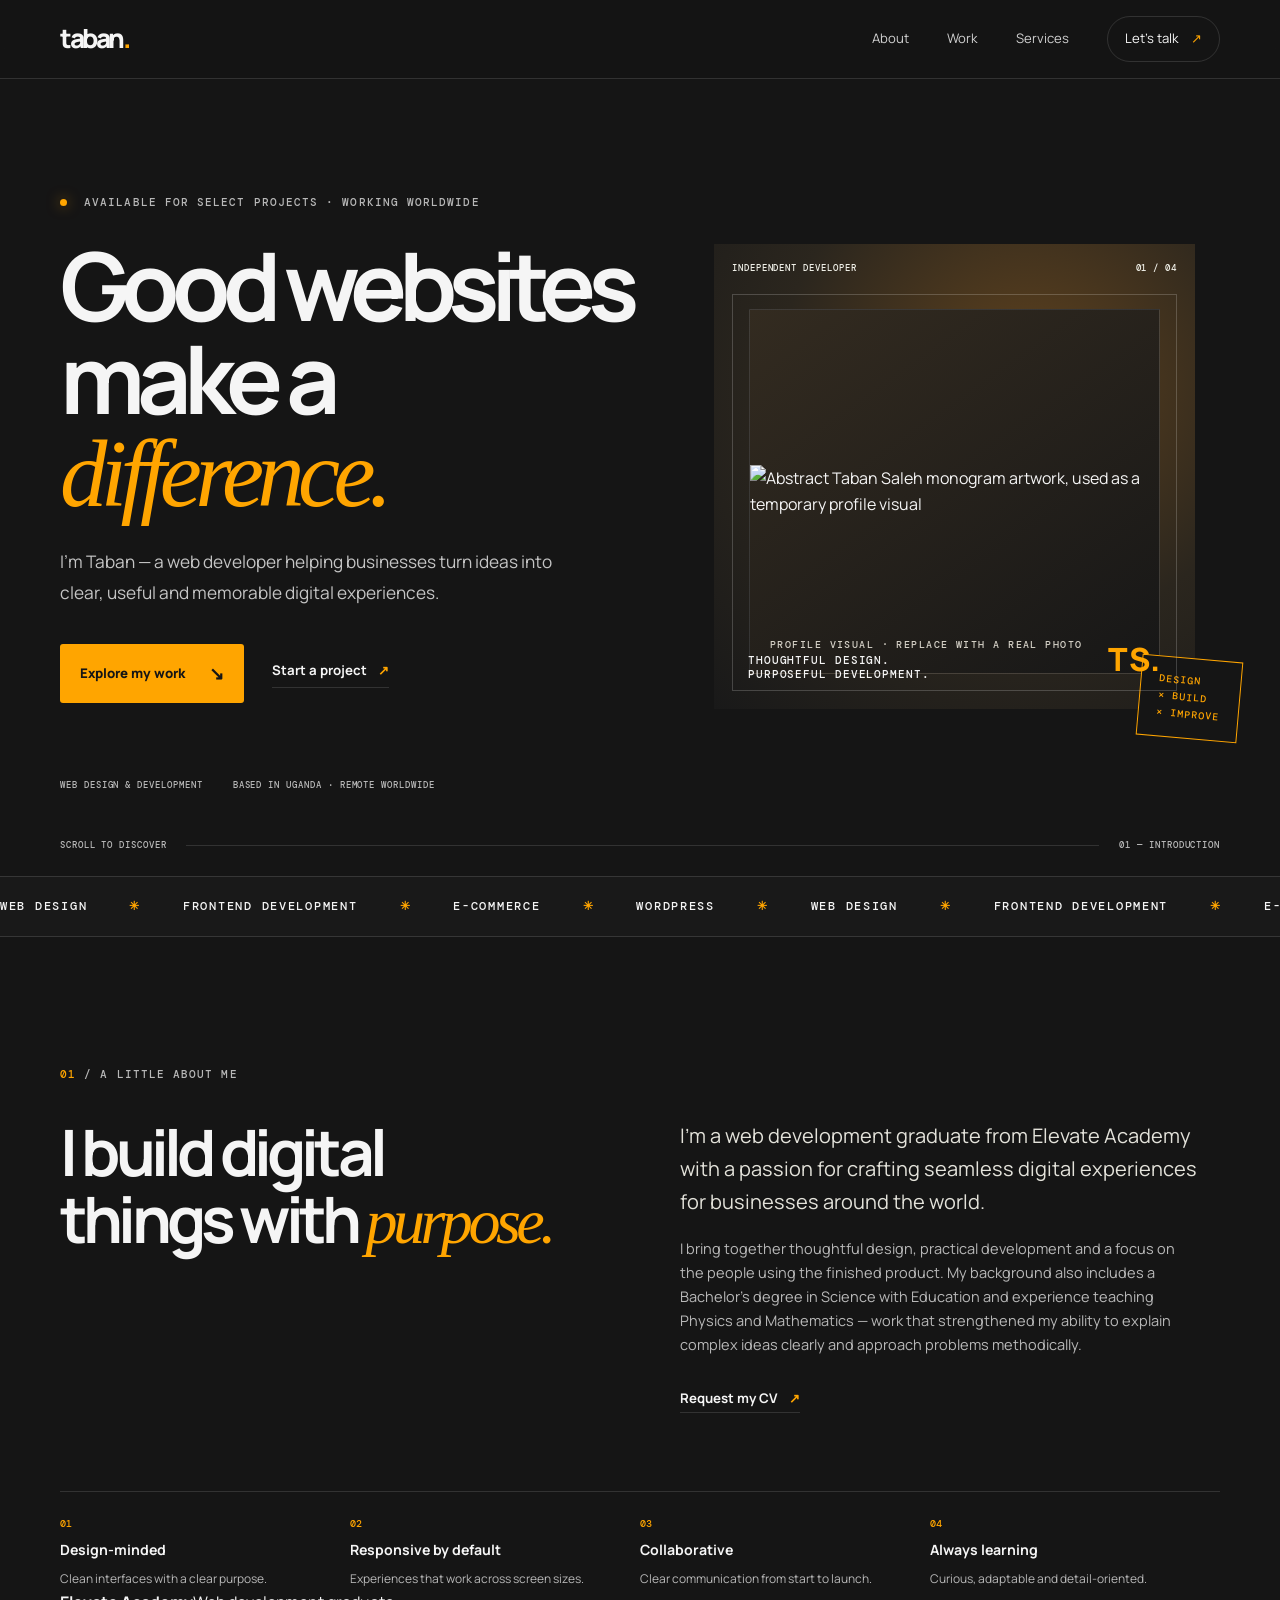
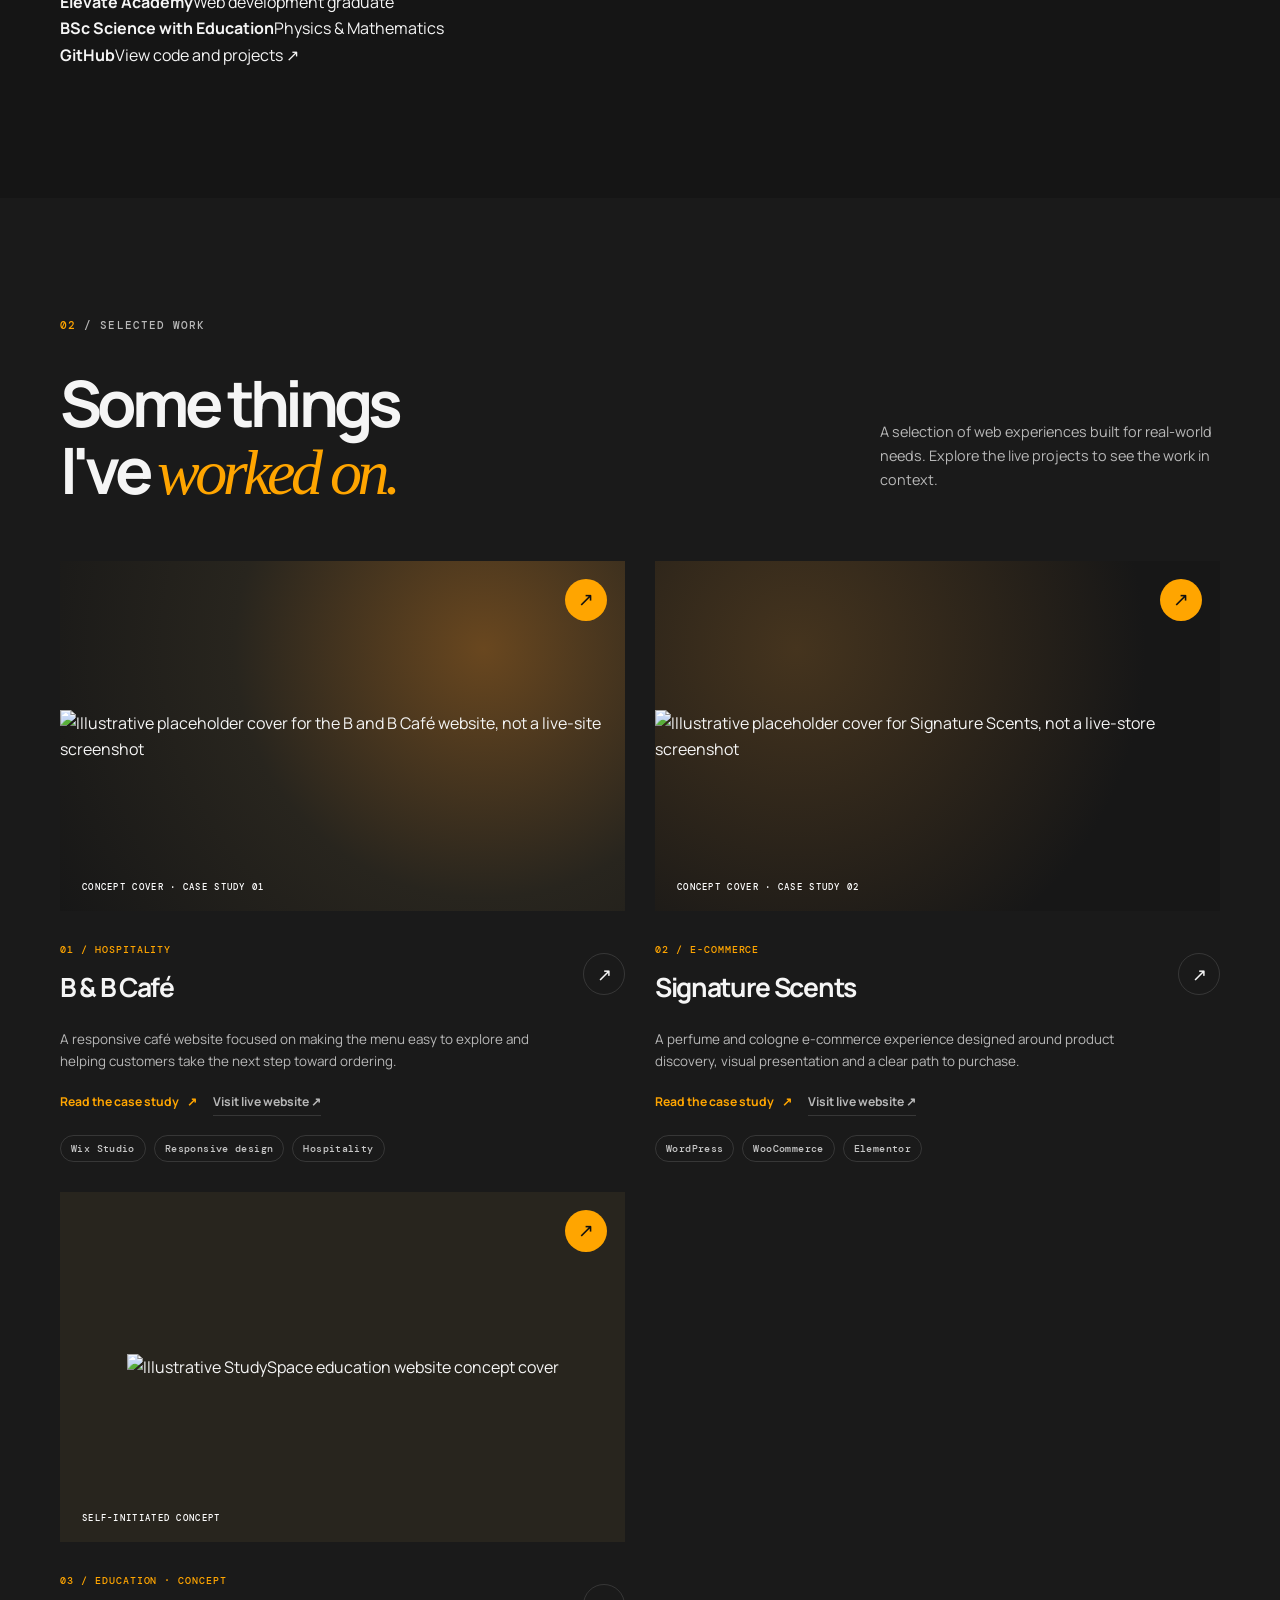
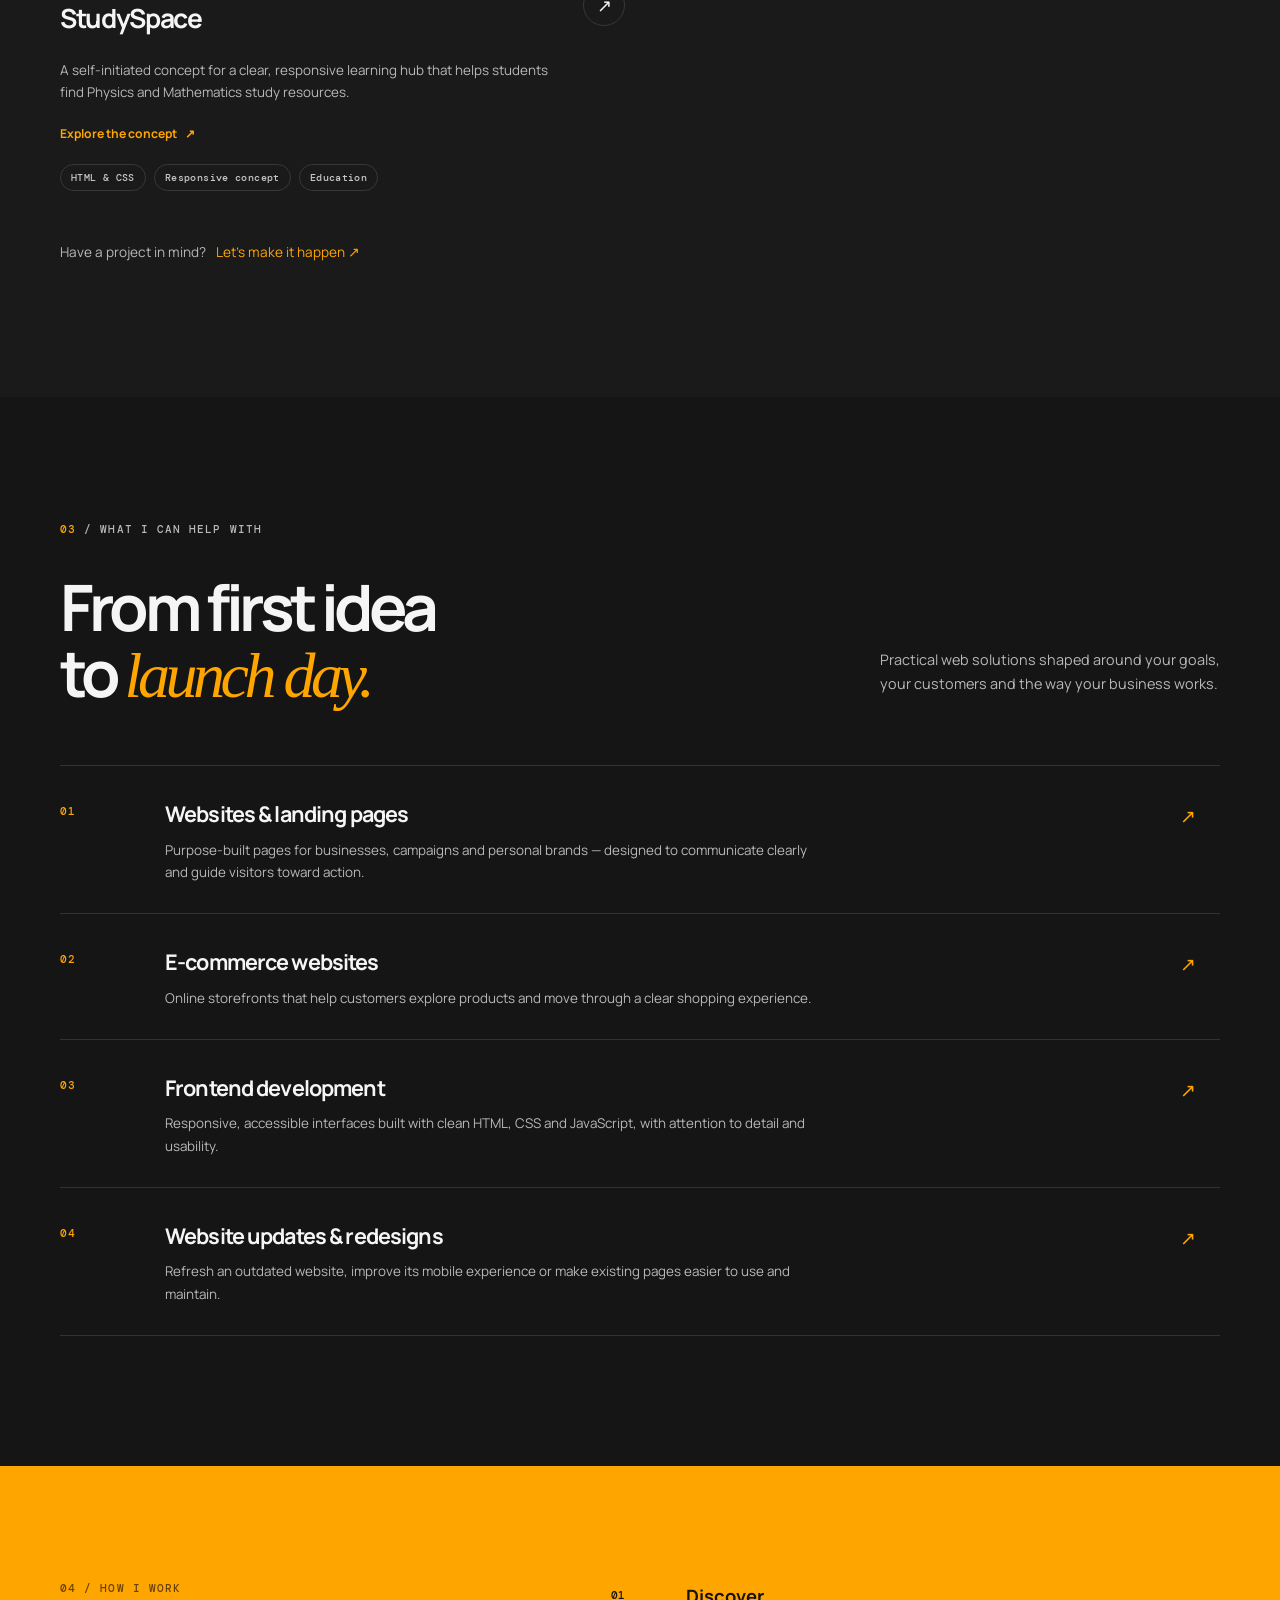
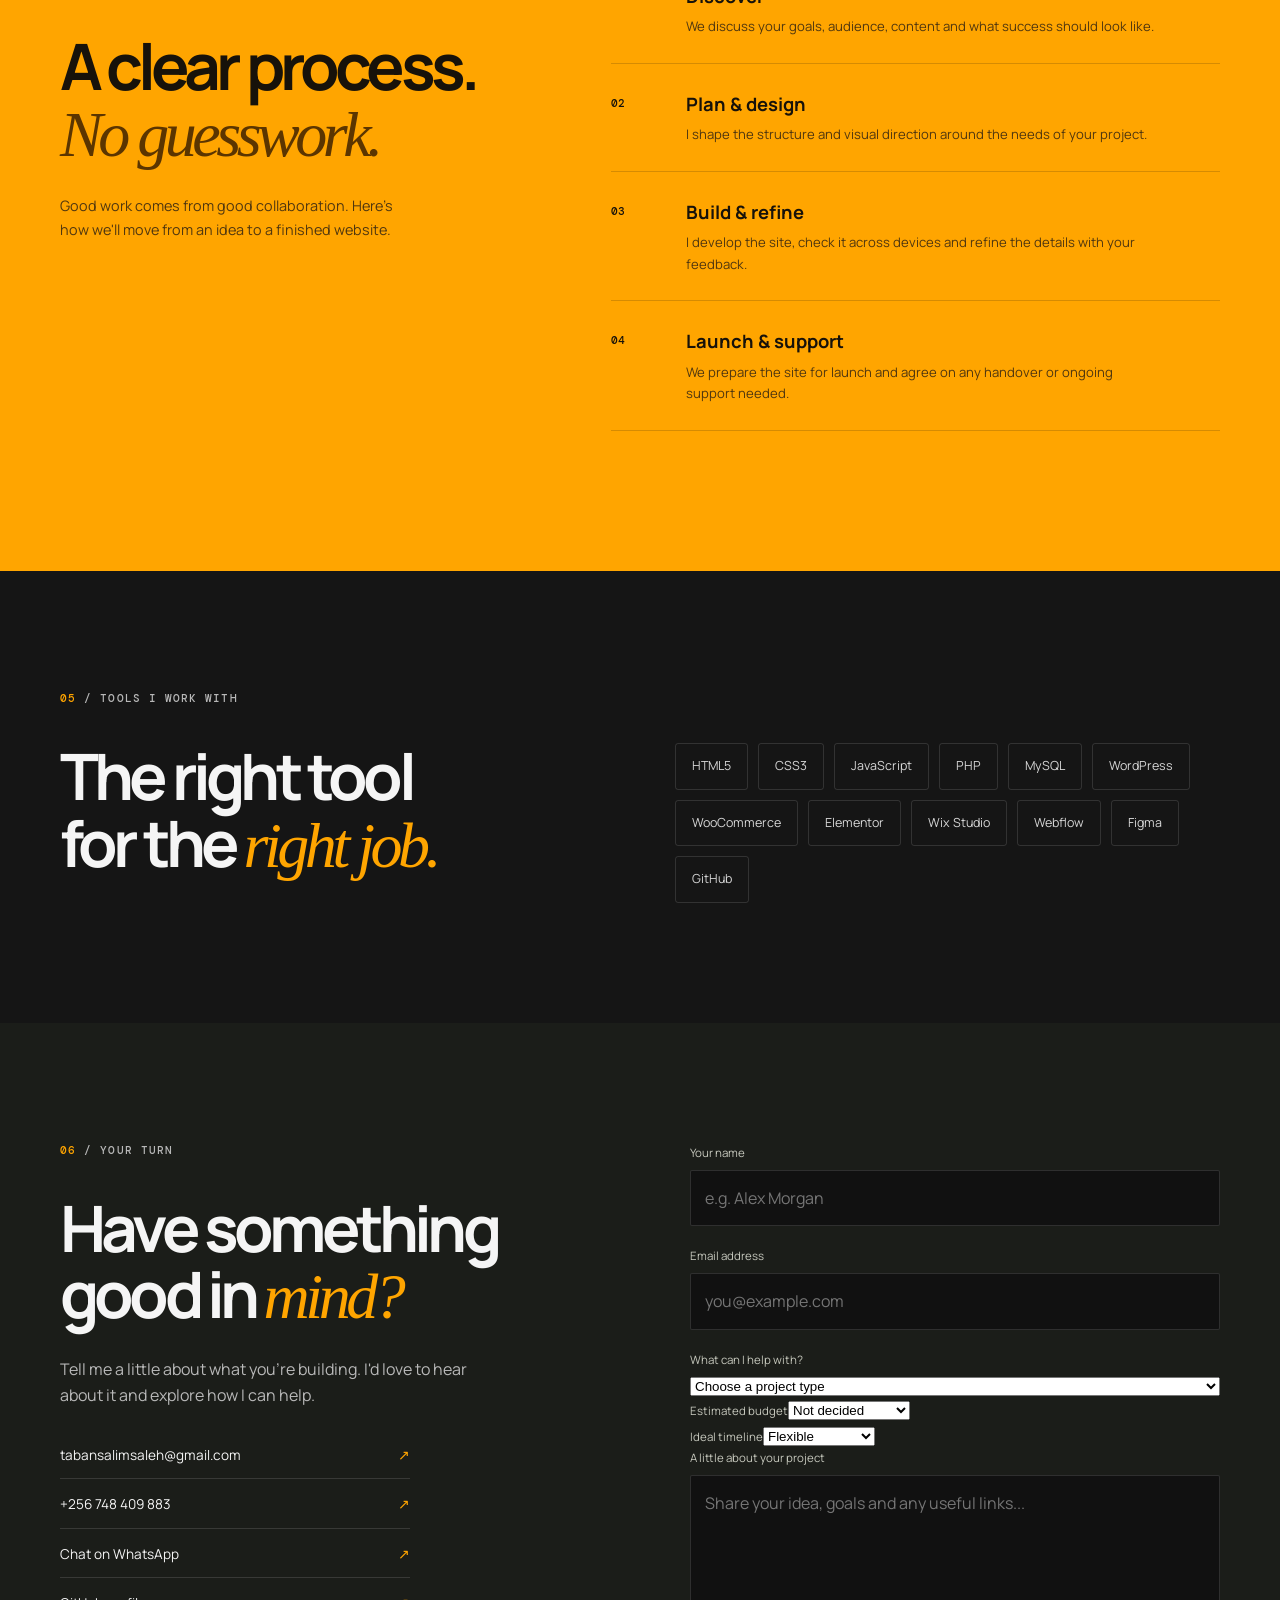
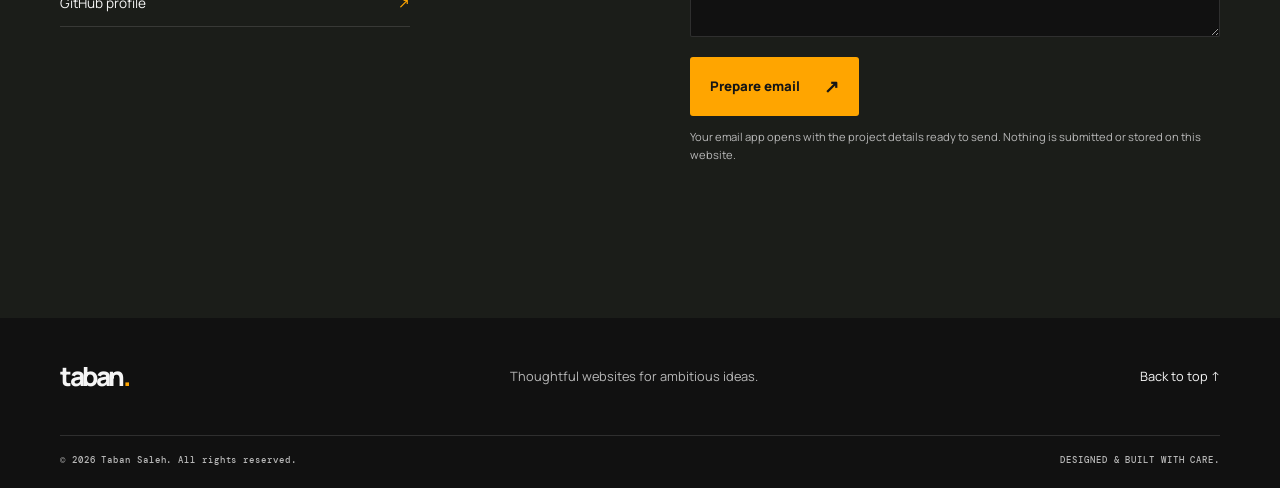
==== commit 687341f4: "Add image placeholders, third project, SEO and richer enquiry form" ====
--- a/index.html
+++ b/index.html
@@ -4,7 +4,7 @@
 <meta charset="utf-8"><meta name="viewport" content="width=device-width,initial-scale=1">
 <meta name="theme-color" content="#151515">
 <meta name="description" content="Taban Saleh is a web developer creating thoughtful, responsive websites and digital experiences for businesses.">
-<meta property="og:title" content="Taban Saleh — Web Developer"><meta property="og:description" content="Thoughtful design. Purposeful development.">
+<meta property="og:title" content="Taban Saleh — Web Developer"><meta property="og:description" content="Thoughtful design. Purposeful development."><meta property="og:type" content="website"><meta property="og:image" content="https://taban-code.github.io/portfolio/images/social-preview.svg"><meta name="twitter:card" content="summary_large_image"><meta name="twitter:title" content="Taban Saleh — Web Developer"><meta name="twitter:description" content="Responsive websites, e-commerce and frontend development."><meta name="twitter:image" content="https://taban-code.github.io/portfolio/images/social-preview.svg">
 <meta property="og:url" content="https://taban-code.github.io/portfolio/">
 <title>Taban Saleh — Web Developer</title>
 <link rel="preconnect" href="https://fonts.googleapis.com"><link rel="preconnect" href="https://fonts.gstatic.com" crossorigin>
@@ -15,17 +15,17 @@
 <a class="skip-link" href="#main">Skip to content</a>
 <header class="site-header"><div class="nav-wrap"><a class="brand" href="#home">taban<span>.</span></a><button class="menu-toggle" aria-label="Open navigation" aria-expanded="false" aria-controls="site-nav"><span></span><span></span></button><nav id="site-nav" class="site-nav" aria-label="Main navigation"><a href="#about">About</a><a href="#work">Work</a><a href="#services">Services</a><a class="nav-cta" href="#contact">Let's talk <span>↗</span></a></nav></div></header>
 <main id="main">
-<section class="hero section-shell" id="home"><div class="hero-copy"><p class="eyebrow"><i></i> AVAILABLE FOR SELECT PROJECTS · WORKING WORLDWIDE</p><h1>Good websites<br>make a <em>difference.</em></h1><p class="hero-lede">I'm Taban — a web developer helping businesses turn ideas into clear, useful and memorable digital experiences.</p><div class="hero-actions"><a class="button button-primary" href="#work">Explore my work <span>↘</span></a><a class="text-link" href="#contact">Start a project <span>↗</span></a></div><div class="hero-meta"><span>WEB DESIGN & DEVELOPMENT</span><span>BASED IN UGANDA · REMOTE WORLDWIDE</span></div></div><div class="hero-visual"><div class="visual-frame"><div class="frame-top"><span>INDEPENDENT DEVELOPER</span><span>01 / 04</span></div><div class="portrait-art"><span>TS</span><small>DESIGN · BUILD · IMPROVE</small></div><div class="visual-caption"><span>Thoughtful design.<br>Purposeful development.</span><b>TS.</b></div></div><div class="orbit-note">DESIGN<br>× BUILD<br>× IMPROVE</div></div><div class="hero-bottomline"><span>SCROLL TO DISCOVER</span><i></i><span>01 — INTRODUCTION</span></div></section>
+<section class="hero section-shell" id="home"><div class="hero-copy"><p class="eyebrow"><i></i> AVAILABLE FOR SELECT PROJECTS · WORKING WORLDWIDE</p><h1>Good websites<br>make a <em>difference.</em></h1><p class="hero-lede">I'm Taban — a web developer helping businesses turn ideas into clear, useful and memorable digital experiences.</p><div class="hero-actions"><a class="button button-primary" href="#work">Explore my work <span>↘</span></a><a class="text-link" href="#contact">Start a project <span>↗</span></a></div><div class="hero-meta"><span>WEB DESIGN & DEVELOPMENT</span><span>BASED IN UGANDA · REMOTE WORLDWIDE</span></div></div><div class="hero-visual"><div class="visual-frame"><div class="frame-top"><span>INDEPENDENT DEVELOPER</span><span>01 / 04</span></div><div class="portrait-art"><img src="images/identity-placeholder.svg" alt="Abstract Taban Saleh monogram artwork, used as a temporary profile visual"><small>PROFILE VISUAL · REPLACE WITH A REAL PHOTO</small></div><div class="visual-caption"><span>Thoughtful design.<br>Purposeful development.</span><b>TS.</b></div></div><div class="orbit-note">DESIGN<br>× BUILD<br>× IMPROVE</div></div><div class="hero-bottomline"><span>SCROLL TO DISCOVER</span><i></i><span>01 — INTRODUCTION</span></div></section>
 <section class="ticker" aria-label="Areas of expertise"><div class="ticker-track"><span>WEB DESIGN</span><b>✳</b><span>FRONTEND DEVELOPMENT</span><b>✳</b><span>E-COMMERCE</span><b>✳</b><span>WORDPRESS</span><b>✳</b><span>WEB DESIGN</span><b>✳</b><span>FRONTEND DEVELOPMENT</span><b>✳</b><span>E-COMMERCE</span><b>✳</b></div></section>
-<section class="section-shell intro-section" id="about"><div class="section-kicker"><span>01</span> / A LITTLE ABOUT ME</div><div class="intro-grid"><h2>I build digital<br>things with <em>purpose.</em></h2><div class="intro-copy"><p class="large-copy">I’m a web development graduate from Elevate Academy with a passion for crafting seamless digital experiences for businesses around the world.</p><p>I bring together thoughtful design, practical development and a focus on the people using the finished product. My background also includes a Bachelor’s degree in Science with Education and experience teaching Physics and Mathematics — work that strengthened my ability to explain complex ideas clearly and approach problems methodically.</p><a class="text-link" href="mailto:tabansalimsaleh@gmail.com?subject=Request%20for%20Taban%27s%20CV">Request my CV <span>↗</span></a></div></div><div class="capabilities"><div><span>01</span><b>Design-minded</b><small>Clean interfaces with a clear purpose.</small></div><div><span>02</span><b>Responsive by default</b><small>Experiences that work across screen sizes.</small></div><div><span>03</span><b>Collaborative</b><small>Clear communication from start to launch.</small></div><div><span>04</span><b>Always learning</b><small>Curious, adaptable and detail-oriented.</small></div></div></section>
+<section class="section-shell intro-section" id="about"><div class="section-kicker"><span>01</span> / A LITTLE ABOUT ME</div><div class="intro-grid"><h2>I build digital<br>things with <em>purpose.</em></h2><div class="intro-copy"><p class="large-copy">I’m a web development graduate from Elevate Academy with a passion for crafting seamless digital experiences for businesses around the world.</p><p>I bring together thoughtful design, practical development and a focus on the people using the finished product. My background also includes a Bachelor’s degree in Science with Education and experience teaching Physics and Mathematics — work that strengthened my ability to explain complex ideas clearly and approach problems methodically.</p><a class="text-link" href="mailto:tabansalimsaleh@gmail.com?subject=Request%20for%20Taban%27s%20CV">Request my CV <span>↗</span></a></div></div><div class="capabilities"><div><span>01</span><b>Design-minded</b><small>Clean interfaces with a clear purpose.</small></div><div><span>02</span><b>Responsive by default</b><small>Experiences that work across screen sizes.</small></div><div><span>03</span><b>Collaborative</b><small>Clear communication from start to launch.</small></div><div><span>04</span><b>Always learning</b><small>Curious, adaptable and detail-oriented.</small></div></div><div class="credibility-strip"><div><strong>Elevate Academy</strong><span>Web development graduate</span></div><div><strong>BSc Science with Education</strong><span>Physics & Mathematics</span></div><div><strong>GitHub</strong><span><a href="https://github.com/Taban-code" target="_blank" rel="noopener noreferrer">View code and projects ↗</a></span></div></div></section>
 <section class="work-section" id="work"><div class="section-shell"><div class="section-kicker"><span>02</span> / SELECTED WORK</div><div class="section-heading"><h2>Some things<br>I've <em>worked on.</em></h2><p>A selection of web experiences built for real-world needs. Explore the live projects to see the work in context.</p></div><div class="projects-grid">
-<article class="project-card"><a class="project-image cafe-art" href="case-studies/bb-cafe.html" aria-label="Read the B and B Cafe case study"><span class="image-label">B & B <i>CAFÉ</i></span><span class="image-arrow">↗</span><span class="visual-caption-small">CASE STUDY 01</span></a><div class="project-info"><div><span class="project-index">01 / HOSPITALITY</span><h3>B & B Café</h3></div><a class="circle-link" href="case-studies/bb-cafe.html" aria-label="Read B and B Cafe case study">↗</a></div><p>A responsive café website focused on making the menu easy to explore and helping customers take the next step toward ordering.</p><a class="case-link" href="case-studies/bb-cafe.html">Read the case study <span>↗</span></a><a class="live-link" href="https://tabansalimsaleh8.wixsite.com/coffee-bean" target="_blank" rel="noopener noreferrer">Visit live website ↗</a><div class="tags"><span>Wix Studio</span><span>Responsive design</span><span>Hospitality</span></div></article>
-<article class="project-card"><a class="project-image scent-art" href="case-studies/signature-scents.html" aria-label="Read the Signature Scents case study"><span class="image-label">SIGNATURE<br><i>SCENTS</i></span><span class="image-arrow">↗</span><span class="visual-caption-small">CASE STUDY 02</span></a><div class="project-info"><div><span class="project-index">02 / E-COMMERCE</span><h3>Signature Scents</h3></div><a class="circle-link" href="case-studies/signature-scents.html" aria-label="Read Signature Scents case study">↗</a></div><p>A perfume and cologne e-commerce experience designed around product discovery, visual presentation and a clear path to purchase.</p><a class="case-link" href="case-studies/signature-scents.html">Read the case study <span>↗</span></a><a class="live-link" href="http://taban.free.nf/" target="_blank" rel="noopener noreferrer">Visit live website ↗</a><div class="tags"><span>WordPress</span><span>WooCommerce</span><span>Elementor</span></div></article>
-</div><p class="project-footnote">Have a project in mind? <a href="#contact">Let's make it happen ↗</a></p></div></section>
+<article class="project-card"><a class="project-image cafe-art" href="case-studies/bb-cafe.html" aria-label="Read the B and B Cafe case study"><img src="images/bb-cafe-placeholder.svg" alt="Illustrative placeholder cover for the B and B Café website, not a live-site screenshot"><span class="image-arrow">↗</span><span class="visual-caption-small">CONCEPT COVER · CASE STUDY 01</span></a><div class="project-info"><div><span class="project-index">01 / HOSPITALITY</span><h3>B & B Café</h3></div><a class="circle-link" href="case-studies/bb-cafe.html" aria-label="Read B and B Cafe case study">↗</a></div><p>A responsive café website focused on making the menu easy to explore and helping customers take the next step toward ordering.</p><a class="case-link" href="case-studies/bb-cafe.html">Read the case study <span>↗</span></a><a class="live-link" href="https://tabansalimsaleh8.wixsite.com/coffee-bean" target="_blank" rel="noopener noreferrer">Visit live website ↗</a><div class="tags"><span>Wix Studio</span><span>Responsive design</span><span>Hospitality</span></div></article>
+<article class="project-card"><a class="project-image scent-art" href="case-studies/signature-scents.html" aria-label="Read the Signature Scents case study"><img src="images/signature-scents-placeholder.svg" alt="Illustrative placeholder cover for Signature Scents, not a live-store screenshot"><span class="image-arrow">↗</span><span class="visual-caption-small">CONCEPT COVER · CASE STUDY 02</span></a><div class="project-info"><div><span class="project-index">02 / E-COMMERCE</span><h3>Signature Scents</h3></div><a class="circle-link" href="case-studies/signature-scents.html" aria-label="Read Signature Scents case study">↗</a></div><p>A perfume and cologne e-commerce experience designed around product discovery, visual presentation and a clear path to purchase.</p><a class="case-link" href="case-studies/signature-scents.html">Read the case study <span>↗</span></a><a class="live-link" href="http://taban.free.nf/" target="_blank" rel="noopener noreferrer">Visit live website ↗</a><div class="tags"><span>WordPress</span><span>WooCommerce</span><span>Elementor</span></div></article>
+<article class="project-card"><a class="project-image study-art" href="case-studies/studyspace.html" aria-label="Read the StudySpace concept case study"><img src="images/studyspace-placeholder.svg" alt="Illustrative StudySpace education website concept cover"><span class="image-arrow">↗</span><span class="visual-caption-small">SELF-INITIATED CONCEPT</span></a><div class="project-info"><div><span class="project-index">03 / EDUCATION · CONCEPT</span><h3>StudySpace</h3></div><a class="circle-link" href="case-studies/studyspace.html" aria-label="Read StudySpace concept case study">↗</a></div><p>A self-initiated concept for a clear, responsive learning hub that helps students find Physics and Mathematics study resources.</p><a class="case-link" href="case-studies/studyspace.html">Explore the concept <span>↗</span></a><div class="tags"><span>HTML & CSS</span><span>Responsive concept</span><span>Education</span></div></article></div><p class="project-footnote">Have a project in mind? <a href="#contact">Let's make it happen ↗</a></p></div></section>
 <section class="section-shell services-section" id="services"><div class="section-kicker"><span>03</span> / WHAT I CAN HELP WITH</div><div class="section-heading"><h2>From first idea<br>to <em>launch day.</em></h2><p>Practical web solutions shaped around your goals, your customers and the way your business works.</p></div><div class="service-list"><article class="service-row"><span class="service-no">01</span><div><h3>Websites & landing pages</h3><p>Purpose-built pages for businesses, campaigns and personal brands — designed to communicate clearly and guide visitors toward action.</p></div><span class="service-arrow">↗</span></article><article class="service-row"><span class="service-no">02</span><div><h3>E-commerce websites</h3><p>Online storefronts that help customers explore products and move through a clear shopping experience.</p></div><span class="service-arrow">↗</span></article><article class="service-row"><span class="service-no">03</span><div><h3>Frontend development</h3><p>Responsive, accessible interfaces built with clean HTML, CSS and JavaScript, with attention to detail and usability.</p></div><span class="service-arrow">↗</span></article><article class="service-row"><span class="service-no">04</span><div><h3>Website updates & redesigns</h3><p>Refresh an outdated website, improve its mobile experience or make existing pages easier to use and maintain.</p></div><span class="service-arrow">↗</span></article></div></section>
 <section class="process-section"><div class="section-shell process-grid"><div><div class="section-kicker"><span>04</span> / HOW I WORK</div><h2>A clear process.<br><em>No guesswork.</em></h2><p class="process-lede">Good work comes from good collaboration. Here's how we'll move from an idea to a finished website.</p></div><div class="steps"><article><span>01</span><div><h3>Discover</h3><p>We discuss your goals, audience, content and what success should look like.</p></div></article><article><span>02</span><div><h3>Plan & design</h3><p>I shape the structure and visual direction around the needs of your project.</p></div></article><article><span>03</span><div><h3>Build & refine</h3><p>I develop the site, check it across devices and refine the details with your feedback.</p></div></article><article><span>04</span><div><h3>Launch & support</h3><p>We prepare the site for launch and agree on any handover or ongoing support needed.</p></div></article></div></div></section>
 <section class="section-shell stack-section"><div class="section-kicker"><span>05</span> / TOOLS I WORK WITH</div><div class="stack-content"><h2>The right tool<br>for the <em>right job.</em></h2><div class="stack-list"><span>HTML5</span><span>CSS3</span><span>JavaScript</span><span>PHP</span><span>MySQL</span><span>WordPress</span><span>WooCommerce</span><span>Elementor</span><span>Wix Studio</span><span>Webflow</span><span>Figma</span><span>GitHub</span></div></div></section>
-<section class="contact-section" id="contact"><div class="section-shell contact-grid"><div><div class="section-kicker"><span>06</span> / YOUR TURN</div><h2>Have something<br>good in <em>mind?</em></h2><p class="contact-lede">Tell me a little about what you're building. I'd love to hear about it and explore how I can help.</p><div class="contact-details"><a href="mailto:tabansalimsaleh@gmail.com">tabansalimsaleh@gmail.com <span>↗</span></a><a href="tel:+256748409883">+256 748 409 883 <span>↗</span></a><a href="https://wa.me/256748409883" target="_blank" rel="noopener noreferrer">Chat on WhatsApp <span>↗</span></a></div></div><form class="contact-form" id="contact-form"><label for="name">Your name</label><input id="name" name="name" autocomplete="name" required placeholder="e.g. Alex Morgan"><label for="email">Email address</label><input id="email" name="email" type="email" autocomplete="email" required placeholder="you@example.com"><label for="subject">What can I help with?</label><input id="subject" name="subject" required placeholder="Website redesign, new project..."><label for="message">A little about your project</label><textarea id="message" name="message" rows="5" required placeholder="Share your idea, goals and timeline..."></textarea><button class="button button-primary" type="submit">Prepare email <span>↗</span></button><p class="form-note">This opens your email app with your message ready to send.</p><p class="form-status" id="form-status" role="status" aria-live="polite"></p></form></div></section>
+<section class="contact-section" id="contact"><div class="section-shell contact-grid"><div><div class="section-kicker"><span>06</span> / YOUR TURN</div><h2>Have something<br>good in <em>mind?</em></h2><p class="contact-lede">Tell me a little about what you're building. I'd love to hear about it and explore how I can help.</p><div class="contact-details"><a href="mailto:tabansalimsaleh@gmail.com">tabansalimsaleh@gmail.com <span>↗</span></a><a href="tel:+256748409883">+256 748 409 883 <span>↗</span></a><a href="https://wa.me/256748409883" target="_blank" rel="noopener noreferrer">Chat on WhatsApp <span>↗</span></a><a href="https://github.com/Taban-code" target="_blank" rel="noopener noreferrer">GitHub profile <span>↗</span></a></div></div><form class="contact-form" id="contact-form"><label for="name">Your name</label><input id="name" name="name" autocomplete="name" required placeholder="e.g. Alex Morgan"><label for="email">Email address</label><input id="email" name="email" type="email" autocomplete="email" required placeholder="you@example.com"><label for="subject">What can I help with?</label><select id="subject" name="subject" required><option value="">Choose a project type</option><option>New business website</option><option>E-commerce website</option><option>Website redesign</option><option>Landing page</option><option>Website updates</option><option>Other / not sure yet</option></select><div class="form-pair"><div><label for="budget">Estimated budget</label><select id="budget" name="budget"><option value="">Not decided</option><option>Under $300</option><option>$300–$750</option><option>$750–$1,500</option><option>$1,500+</option><option>Prefer to discuss</option></select></div><div><label for="timeline">Ideal timeline</label><select id="timeline" name="timeline"><option value="">Flexible</option><option>Within 2 weeks</option><option>Within a month</option><option>1–3 months</option><option>Not sure yet</option></select></div></div><label for="message">A little about your project</label><textarea id="message" name="message" rows="5" required placeholder="Share your idea, goals and any useful links..."></textarea><button class="button button-primary" type="submit">Prepare email <span>↗</span></button><p class="form-note">Your email app opens with the project details ready to send. Nothing is submitted or stored on this website.</p><p class="form-status" id="form-status" role="status" aria-live="polite"></p></form></div></section>
 </main>
 <footer class="site-footer"><div class="section-shell footer-top"><a class="brand" href="#home">taban<span>.</span></a><p>Thoughtful websites for ambitious ideas.</p><a class="back-top" href="#home">Back to top ↑</a></div><div class="section-shell footer-bottom"><span>© <span id="year"></span> Taban Saleh. All rights reserved.</span><span>DESIGNED & BUILT WITH CARE.</span></div></footer>
 <script src="script.js"></script></body></html>
--- a/style.css
+++ b/style.css
@@ -1,4 +1,6 @@
 :root{--bg:#151515;--panel:#1d1d1d;--panel2:#242424;--text:#f5f5f5;--muted:#b8b8b8;--line:#ffffff20;--accent:#FFA500;--max:1160px}*{box-sizing:border-box}html{scroll-behavior:smooth;scroll-padding-top:90px}body{margin:0;background:var(--bg);color:var(--text);font-family:Manrope,Arial,sans-serif;line-height:1.65}a{color:inherit;text-decoration:none}button,input,textarea{font:inherit}.section-shell{width:min(var(--max),calc(100% - 64px));margin:auto}.skip-link{position:absolute;left:-999px;top:10px;background:var(--accent);color:#111;padding:10px;z-index:100}.skip-link:focus{left:10px}.site-header{position:sticky;top:0;z-index:50;background:#151515e8;backdrop-filter:blur(18px);border-bottom:1px solid var(--line)}.nav-wrap{width:min(var(--max),calc(100% - 64px));height:78px;margin:auto;display:flex;align-items:center;justify-content:space-between}.brand{font-size:1.65rem;font-weight:800;letter-spacing:-.09em}.brand span{color:var(--accent)}.site-nav{display:flex;align-items:center;gap:38px;font-size:.82rem;color:#d0d0d0}.site-nav a:hover,.text-link:hover{color:var(--accent)}.nav-cta{border:1px solid var(--line);padding:11px 17px;border-radius:99px;color:var(--text)}.nav-cta span{color:var(--accent);margin-left:9px}.menu-toggle{display:none;background:none;border:0;color:white}.hero{min-height:690px;padding-top:105px;padding-bottom:85px;position:relative;display:grid;grid-template-columns:1.08fr .92fr;align-items:center;gap:60px}.eyebrow,.section-kicker,.hero-meta,.frame-top,.hero-bottomline,.project-index,.service-no,.footer-bottom{font:500 .67rem 'DM Mono',monospace;letter-spacing:.1em;color:var(--muted)}.eyebrow i{display:inline-block;width:7px;height:7px;border-radius:50%;background:var(--accent);margin-right:9px;box-shadow:0 0 13px #ffa50080}.hero h1{font-size:clamp(4rem,7.4vw,7.4rem);line-height:.98;letter-spacing:-.085em;margin:30px 0 25px;font-weight:700}.hero h1 em,h2 em{font-family:Georgia,serif;font-weight:400;color:var(--accent);letter-spacing:-.07em}.hero-lede{font-size:1.08rem;max-width:520px;color:#c4c4c4;line-height:1.8}.hero-actions{display:flex;align-items:center;gap:28px;margin-top:36px}.button{display:inline-flex;align-items:center;gap:24px;border:0;border-radius:3px;padding:15px 20px;font-weight:800;font-size:.83rem;cursor:pointer}.button-primary{background:var(--accent);color:#151515}.button-primary:hover{background:#ffb733;transform:translateY(-2px)}.button span{font-size:1.1rem}.text-link{font-weight:700;font-size:.83rem;border-bottom:1px solid var(--line);padding-bottom:5px}.text-link span{color:var(--accent);margin-left:8px}.hero-meta{display:flex;gap:30px;margin-top:76px;font-size:.59rem}.hero-visual{position:relative;padding:22px 25px 45px 0}.visual-frame{height:465px;background:radial-gradient(circle at 65% 30%,#61431e,#2b261e 55%,#191919);position:relative;padding:18px;overflow:hidden}.visual-frame:before{content:"";position:absolute;inset:50px 18px 18px;border:1px solid #ffffff30;pointer-events:none;z-index:1}.frame-top{position:absolute;top:18px;left:18px;right:18px;z-index:2;display:flex;justify-content:space-between;color:#f1f1e9;font-size:.58rem}.portrait-art{position:absolute;inset:65px 35px 35px;display:grid;place-items:center;border:1px solid #ffffff20;background:linear-gradient(145deg,#332b20,#171717)}.portrait-art span{font-size:clamp(7rem,18vw,13rem);font-weight:800;letter-spacing:-.13em;color:#ffa500;text-shadow:12px 12px 0 #ffffff0b}.portrait-art small{position:absolute;bottom:22px;left:20px;font:500 .6rem 'DM Mono';letter-spacing:.15em;color:#d4d0c6}.visual-caption{position:absolute;bottom:28px;left:34px;right:34px;z-index:2;display:flex;justify-content:space-between;align-items:end;text-transform:uppercase;font:500 .7rem 'DM Mono',monospace;letter-spacing:.08em}.visual-caption b{font:800 2rem Manrope;color:var(--accent)}.orbit-note{position:absolute;right:-20px;bottom:15px;border:1px solid var(--accent);background:var(--bg);color:var(--accent);padding:14px 18px;font:500 .62rem/1.7 'DM Mono',monospace;letter-spacing:.1em;transform:rotate(5deg)}.hero-bottomline{position:absolute;bottom:25px;left:0;right:0;display:flex;align-items:center;gap:20px;font-size:.57rem}.hero-bottomline i{height:1px;background:var(--line);flex:1}.ticker{overflow:hidden;border-block:1px solid var(--line);background:#191919}.ticker-track{width:max-content;display:flex;align-items:center;gap:42px;padding:22px 0;animation:marquee 34s linear infinite;font:500 .72rem 'DM Mono',monospace;letter-spacing:.15em}.ticker-track b{color:var(--accent)}@keyframes marquee{to{transform:translateX(-50%)}}.intro-section{padding-top:130px;padding-bottom:130px}.section-kicker{margin-bottom:38px}.section-kicker span{color:var(--accent)}.intro-grid{display:grid;grid-template-columns:1fr 1fr;gap:80px}.intro-grid h2,.section-heading h2,.process-grid h2,.stack-content h2,.contact-grid h2{font-size:clamp(2.8rem,5vw,5.2rem);line-height:1.04;letter-spacing:-.075em;margin:0}.intro-copy{max-width:520px}.large-copy{font-size:1.25rem;line-height:1.65;color:#e3e2da;margin:0 0 18px}.intro-copy p:not(.large-copy){color:var(--muted);font-size:.91rem;margin-bottom:28px}.capabilities{margin-top:80px;border-top:1px solid var(--line);display:grid;grid-template-columns:repeat(4,1fr)}.capabilities div{padding:25px 22px 0 0;display:flex;flex-direction:column;gap:8px}.capabilities span{font:500 .65rem 'DM Mono';color:var(--accent)}.capabilities b{font-size:.88rem}.capabilities small{font-size:.75rem;color:var(--muted)}.work-section{background:#1a1a1a;padding:120px 0}.section-heading{display:flex;justify-content:space-between;align-items:end;gap:50px;margin-bottom:55px}.section-heading p{max-width:340px;color:var(--muted);font-size:.9rem}.projects-grid{display:grid;grid-template-columns:1fr 1fr;gap:30px}.project-image{display:grid;place-items:center;position:relative;height:350px;background:#28251e;overflow:hidden;transition:filter .3s}.project-image:hover{filter:brightness(1.12)}.cafe-art{background:radial-gradient(circle at 75% 25%,#69471f,#28251e 50%,#171717)}.scent-art{background:radial-gradient(circle at 25% 25%,#45341e,#171717 70%)}.image-label{font:800 clamp(2rem,5vw,4.5rem) Manrope;letter-spacing:-.08em;color:#f5f5f5;text-align:center;text-shadow:0 5px 30px #0008}.image-label i{font:italic 400 1em Georgia;color:var(--accent)}.scent-art .image-label{font:500 clamp(1.7rem,4vw,3.5rem) Georgia;letter-spacing:.13em;line-height:1.25}.scent-art .image-label i{font-style:italic}.image-arrow{position:absolute;right:18px;top:18px;width:42px;height:42px;border-radius:50%;display:grid;place-items:center;background:var(--accent);color:#111;font-size:1.2rem}.project-info{display:flex;align-items:center;justify-content:space-between;margin-top:23px}.project-index{font-size:.6rem;color:var(--accent)}.project-info h3{font-size:1.65rem;letter-spacing:-.05em;margin:5px 0}.circle-link{border:1px solid var(--line);width:42px;height:42px;display:grid;place-items:center;border-radius:50%;font-size:1.1rem}.project-card>p{font-size:.84rem;color:var(--muted);max-width:500px}.tags{display:flex;flex-wrap:wrap;gap:8px;margin-top:19px}.tags span{border:1px solid var(--line);padding:6px 10px;border-radius:99px;color:#c8c8c8;font:500 .6rem 'DM Mono';letter-spacing:.04em}.project-footnote{margin-top:50px;color:var(--muted);font-size:.85rem}.project-footnote a{color:var(--accent);margin-left:7px}.services-section{padding-top:125px;padding-bottom:130px}.service-list{border-top:1px solid var(--line)}.service-row{display:grid;grid-template-columns:80px 1fr 40px;gap:25px;align-items:start;padding:30px 0;border-bottom:1px solid var(--line)}.service-no{color:var(--accent);padding-top:8px}.service-row h3{font-size:1.35rem;letter-spacing:-.04em;margin:0 0 7px}.service-row p{margin:0;color:var(--muted);font-size:.84rem;max-width:650px}.service-arrow{font-size:1.2rem;color:var(--accent);padding-top:5px}.process-section{background:var(--accent);color:#17120a;padding:115px 0}.process-grid{display:grid;grid-template-columns:.85fr 1.15fr;gap:100px}.process-section .section-kicker,.process-section .section-kicker span{color:#68420d}.process-grid h2 em{color:#5b3500}.process-lede{max-width:340px;color:#50370f;font-size:.9rem;margin-top:25px}.steps article{display:grid;grid-template-columns:55px 1fr;gap:20px;padding:0 0 25px;margin-bottom:25px;border-bottom:1px solid #3b260b35}.steps article>span{font:500 .7rem 'DM Mono';padding-top:7px}.steps h3{margin:0 0 5px;font-size:1.15rem}.steps p{margin:0;color:#50370f;font-size:.82rem;max-width:470px}.stack-section{padding-top:120px;padding-bottom:120px}.stack-content{display:grid;grid-template-columns:1fr 1fr;gap:70px}.stack-list{display:flex;align-content:start;flex-wrap:wrap;gap:10px}.stack-list span{border:1px solid var(--line);padding:12px 16px;border-radius:3px;color:#d6d6d6;font-size:.78rem}.contact-section{background:#1b1d19;padding:120px 0}.contact-grid{display:grid;grid-template-columns:1fr 1fr;gap:100px}.contact-lede{color:var(--muted);max-width:420px;margin:25px 0 35px}.contact-details{display:flex;flex-direction:column;gap:14px}.contact-details a{max-width:350px;padding-bottom:12px;border-bottom:1px solid var(--line);font-size:.85rem}.contact-details span{float:right;color:var(--accent)}.contact-form{display:flex;flex-direction:column}.contact-form label{font-size:.72rem;color:#c5c7bc;margin:0 0 8px}.contact-form input,.contact-form textarea{background:#111;border:1px solid var(--line);border-radius:2px;padding:14px;color:var(--text);margin-bottom:20px;outline:none;resize:vertical}.contact-form input:focus,.contact-form textarea:focus{border-color:var(--accent)}.contact-form .button{align-self:flex-start}.form-note,.form-status{font-size:.7rem;color:var(--muted)}.site-footer{background:#111}.footer-top{display:flex;align-items:center;justify-content:space-between;padding-top:35px;padding-bottom:35px;border-bottom:1px solid var(--line)}.footer-top p{color:var(--muted);font-size:.8rem}.back-top{font-size:.8rem}.footer-bottom{display:flex;justify-content:space-between;padding-top:18px;padding-bottom:22px;font-size:.57rem}
 @media(max-width:800px){.section-shell,.nav-wrap{width:min(100% - 40px,var(--max))}.hero{grid-template-columns:1fr;gap:35px;padding-top:80px;padding-bottom:75px}.hero h1{font-size:clamp(3.6rem,13vw,6rem)}.hero-visual{width:min(100%,500px);margin:0 auto}.visual-frame{height:420px}.hero-meta{margin-top:48px;flex-wrap:wrap}.hero-bottomline{bottom:15px}.intro-grid,.process-grid,.stack-content,.contact-grid{grid-template-columns:1fr;gap:40px}.intro-section,.services-section,.stack-section{padding-top:85px;padding-bottom:85px}.capabilities{grid-template-columns:1fr 1fr;row-gap:28px;margin-top:55px}.work-section,.contact-section,.process-section{padding:85px 0}.section-heading{display:block}.section-heading p{margin-top:22px}.projects-grid{gap:45px}.project-image{height:300px}.process-grid{gap:55px}.site-nav{gap:22px}}
 @media(max-width:560px){.nav-wrap{height:68px}.menu-toggle{display:flex;flex-direction:column;gap:6px;padding:10px}.menu-toggle span{width:23px;height:2px;background:var(--text)}.site-nav{display:none;position:absolute;top:68px;left:0;right:0;background:#191919;border-bottom:1px solid var(--line);padding:22px 25px 28px;flex-direction:column;align-items:stretch;gap:20px}.site-nav.open{display:flex}.site-nav a{padding:5px 0}.site-nav .nav-cta{padding:12px 15px;text-align:center}.hero{padding-top:62px}.eyebrow{font-size:.55rem}.hero h1{font-size:clamp(3.3rem,15vw,5rem)}.hero-lede{font-size:.96rem}.hero-actions{gap:18px;flex-wrap:wrap}.hero-meta{font-size:.52rem;gap:12px}.visual-frame{height:350px}.orbit-note{right:-5px}.hero-bottomline{font-size:.48rem;gap:10px}.intro-grid h2,.section-heading h2,.process-grid h2,.stack-content h2,.contact-grid h2{font-size:3rem}.capabilities{grid-template-columns:1fr 1fr}.projects-grid{grid-template-columns:1fr}.project-image{height:260px}.service-row{grid-template-columns:35px 1fr 20px;gap:12px;padding:24px 0}.service-row h3{font-size:1.08rem}.footer-top{flex-wrap:wrap;gap:15px}.footer-top p{order:3;width:100%;margin:0}.footer-bottom{gap:12px;flex-direction:column}.contact-form .button{width:100%;justify-content:space-between}}
-@media(prefers-reduced-motion:reduce){*,*::before,*::after{scroll-behavior:auto!important;animation-duration:.01ms!important;animation-iteration-count:1!important;transition-duration:.01ms!important}}+@media(prefers-reduced-motion:reduce){*,*::before,*::after{scroll-behavior:auto!important;animation-duration:.01ms!important;animation-iteration-count:1!important;transition-duration:.01ms!important}}
+/* Case study links on project cards */
+.case-link,.live-link{display:inline-block;font-size:.76rem;font-weight:700;margin:7px 16px 0 0}.case-link{color:var(--accent)}.case-link span{margin-left:6px}.live-link{color:var(--muted);border-bottom:1px solid var(--line);padding-bottom:3px}.visual-caption-small{position:absolute;left:22px;bottom:18px;z-index:2;font:500 .58rem 'DM Mono',monospace;letter-spacing:.14em;color:#fff}
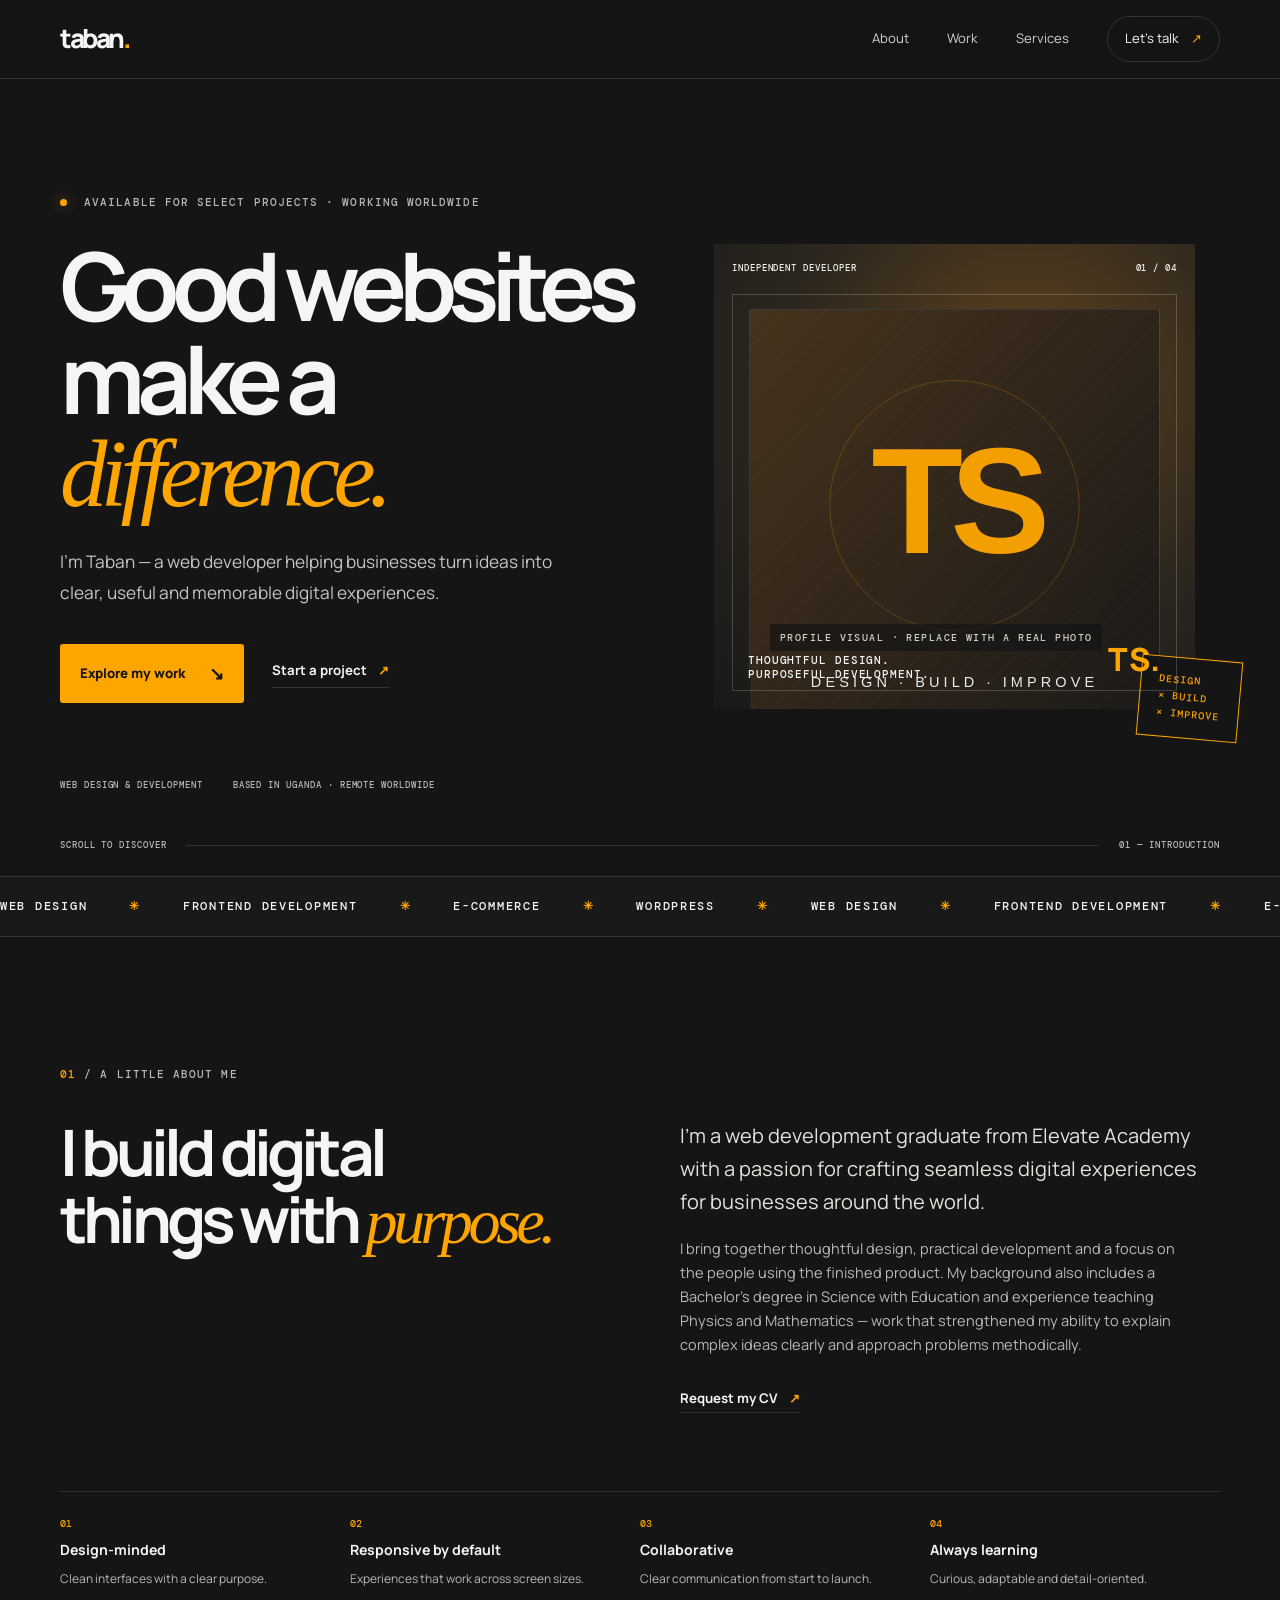
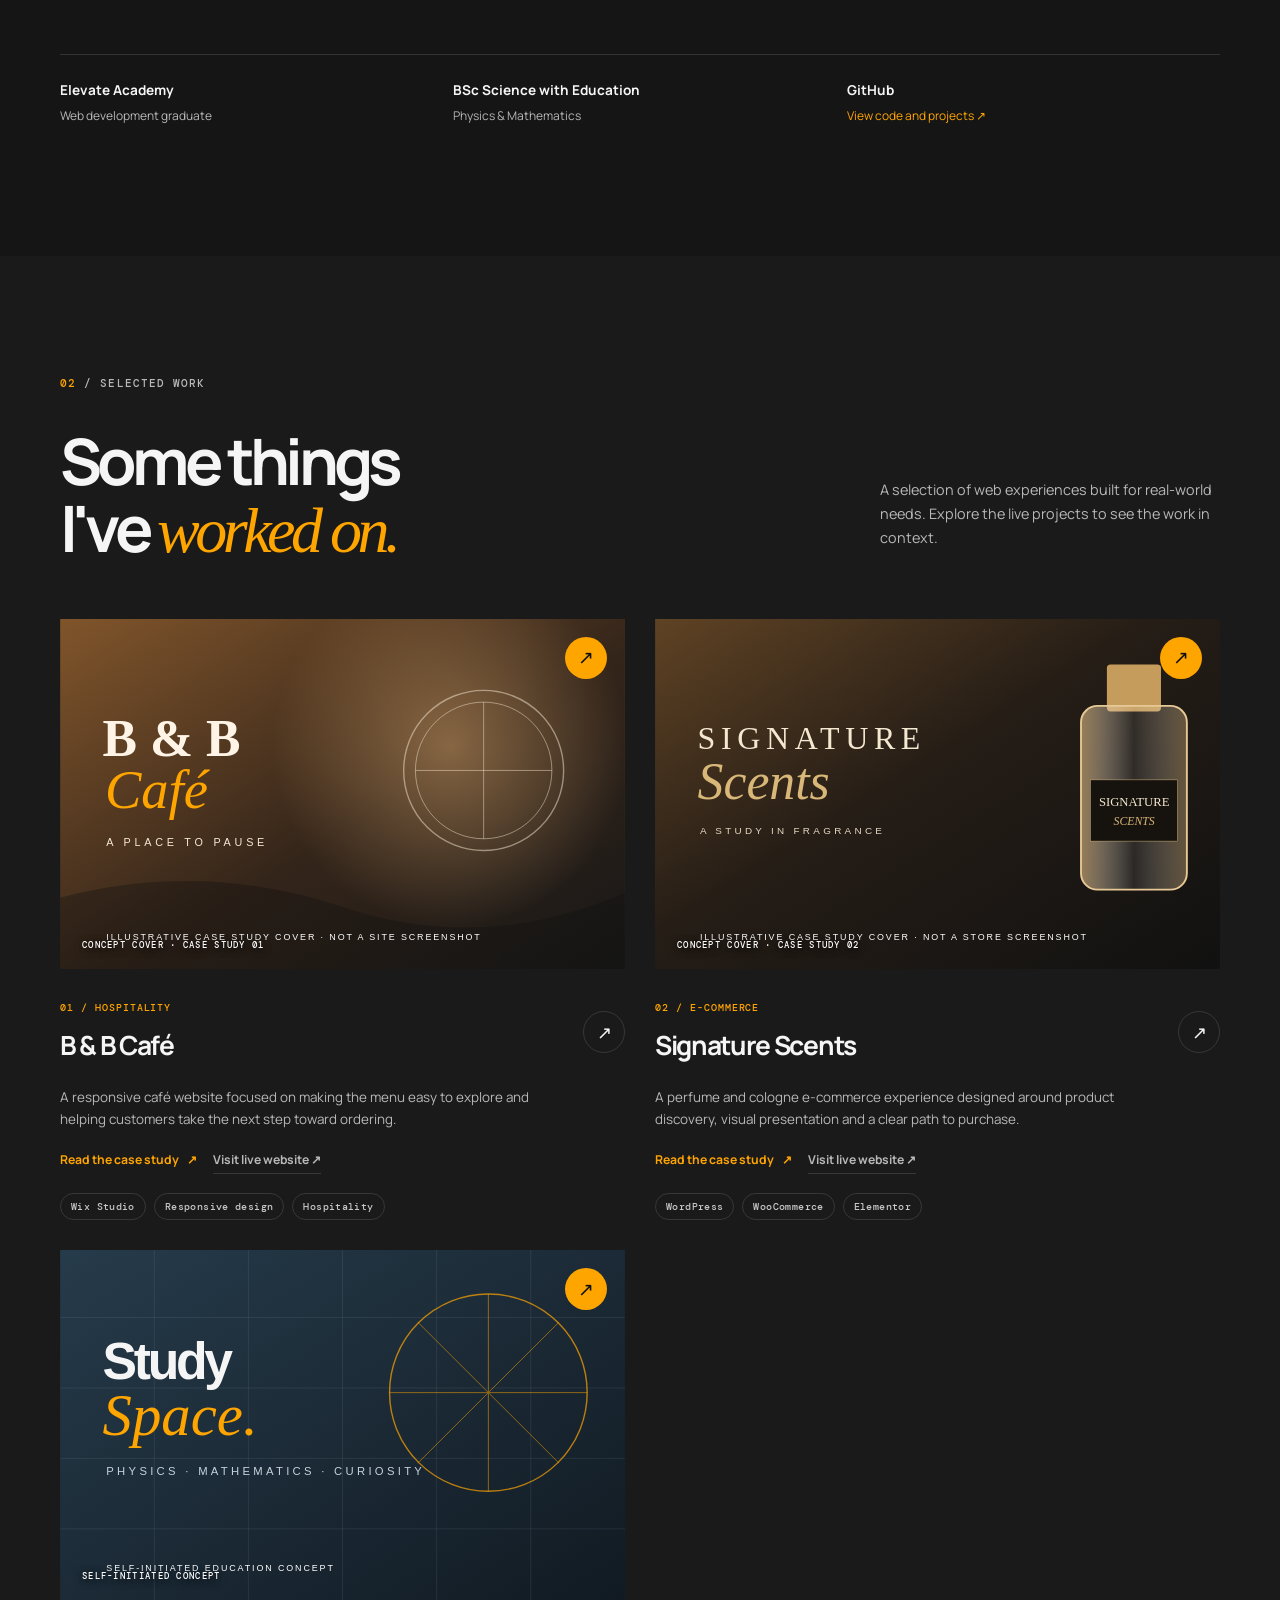
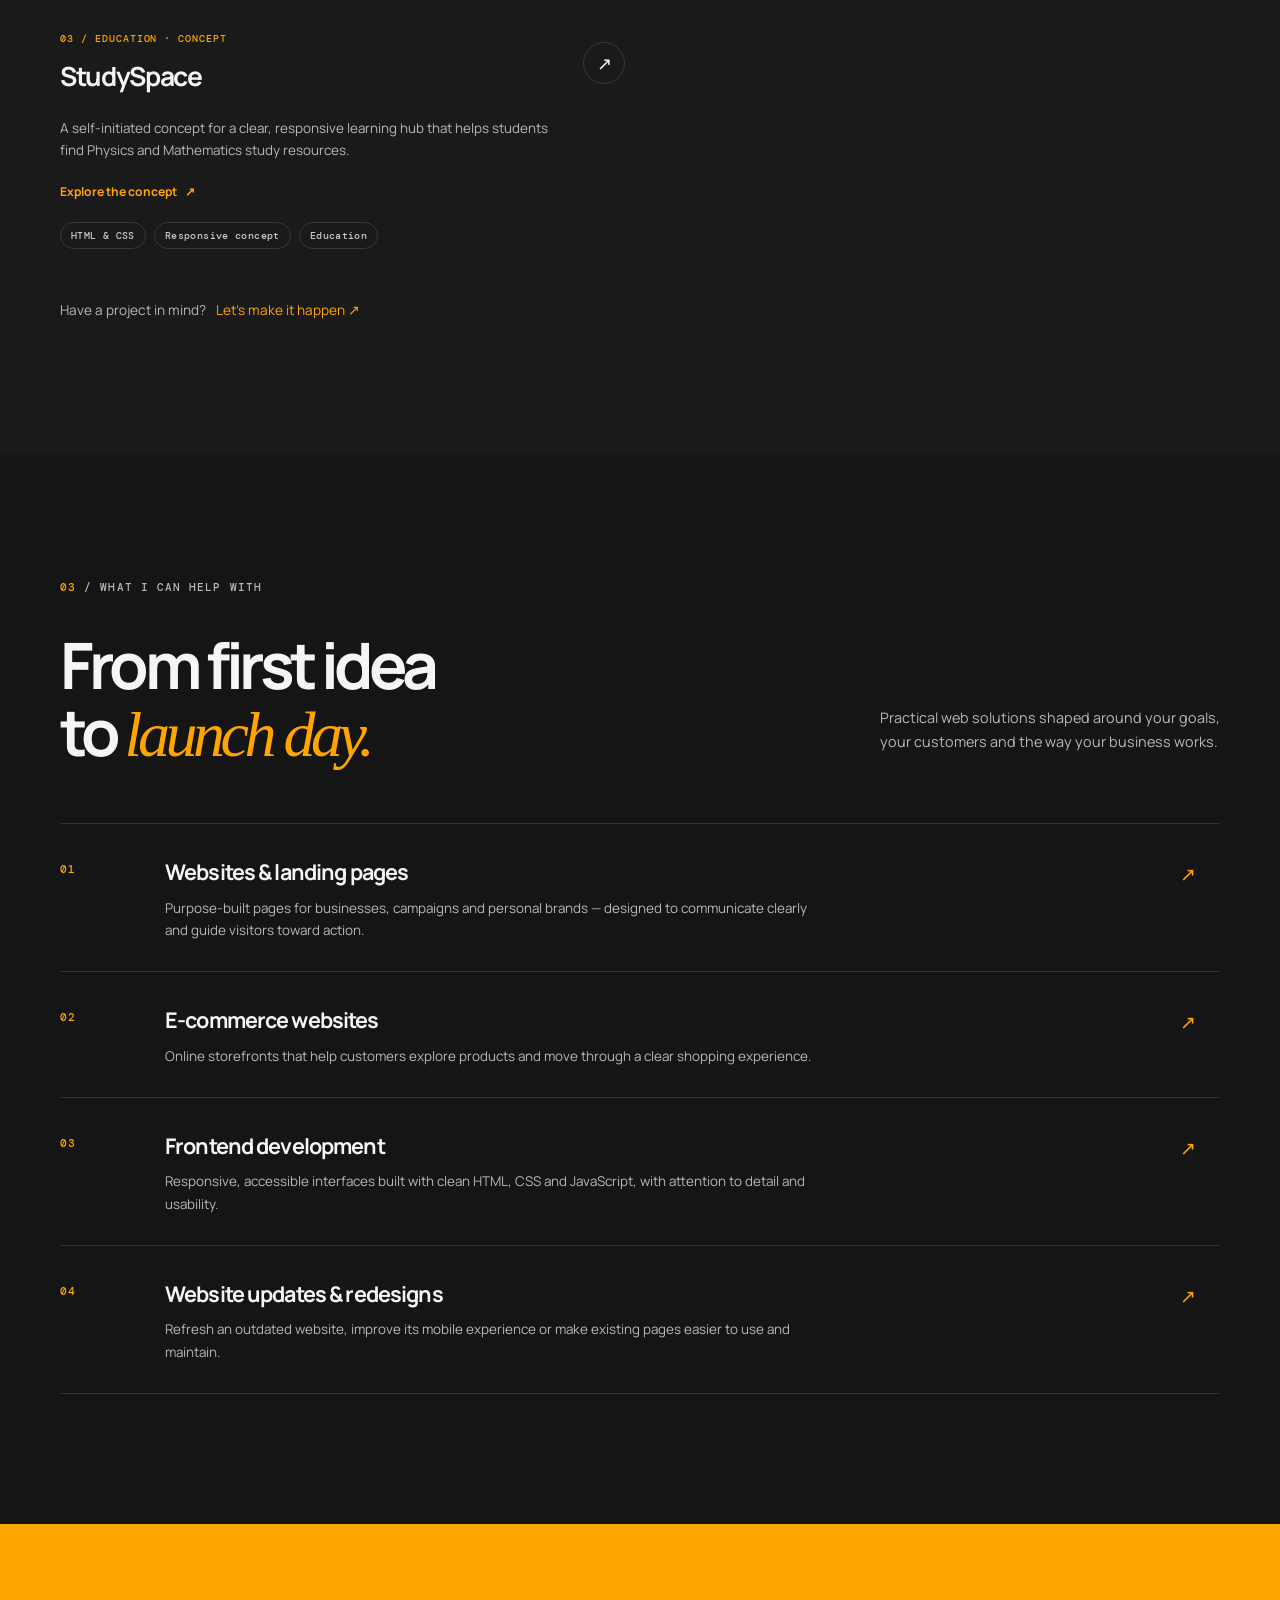
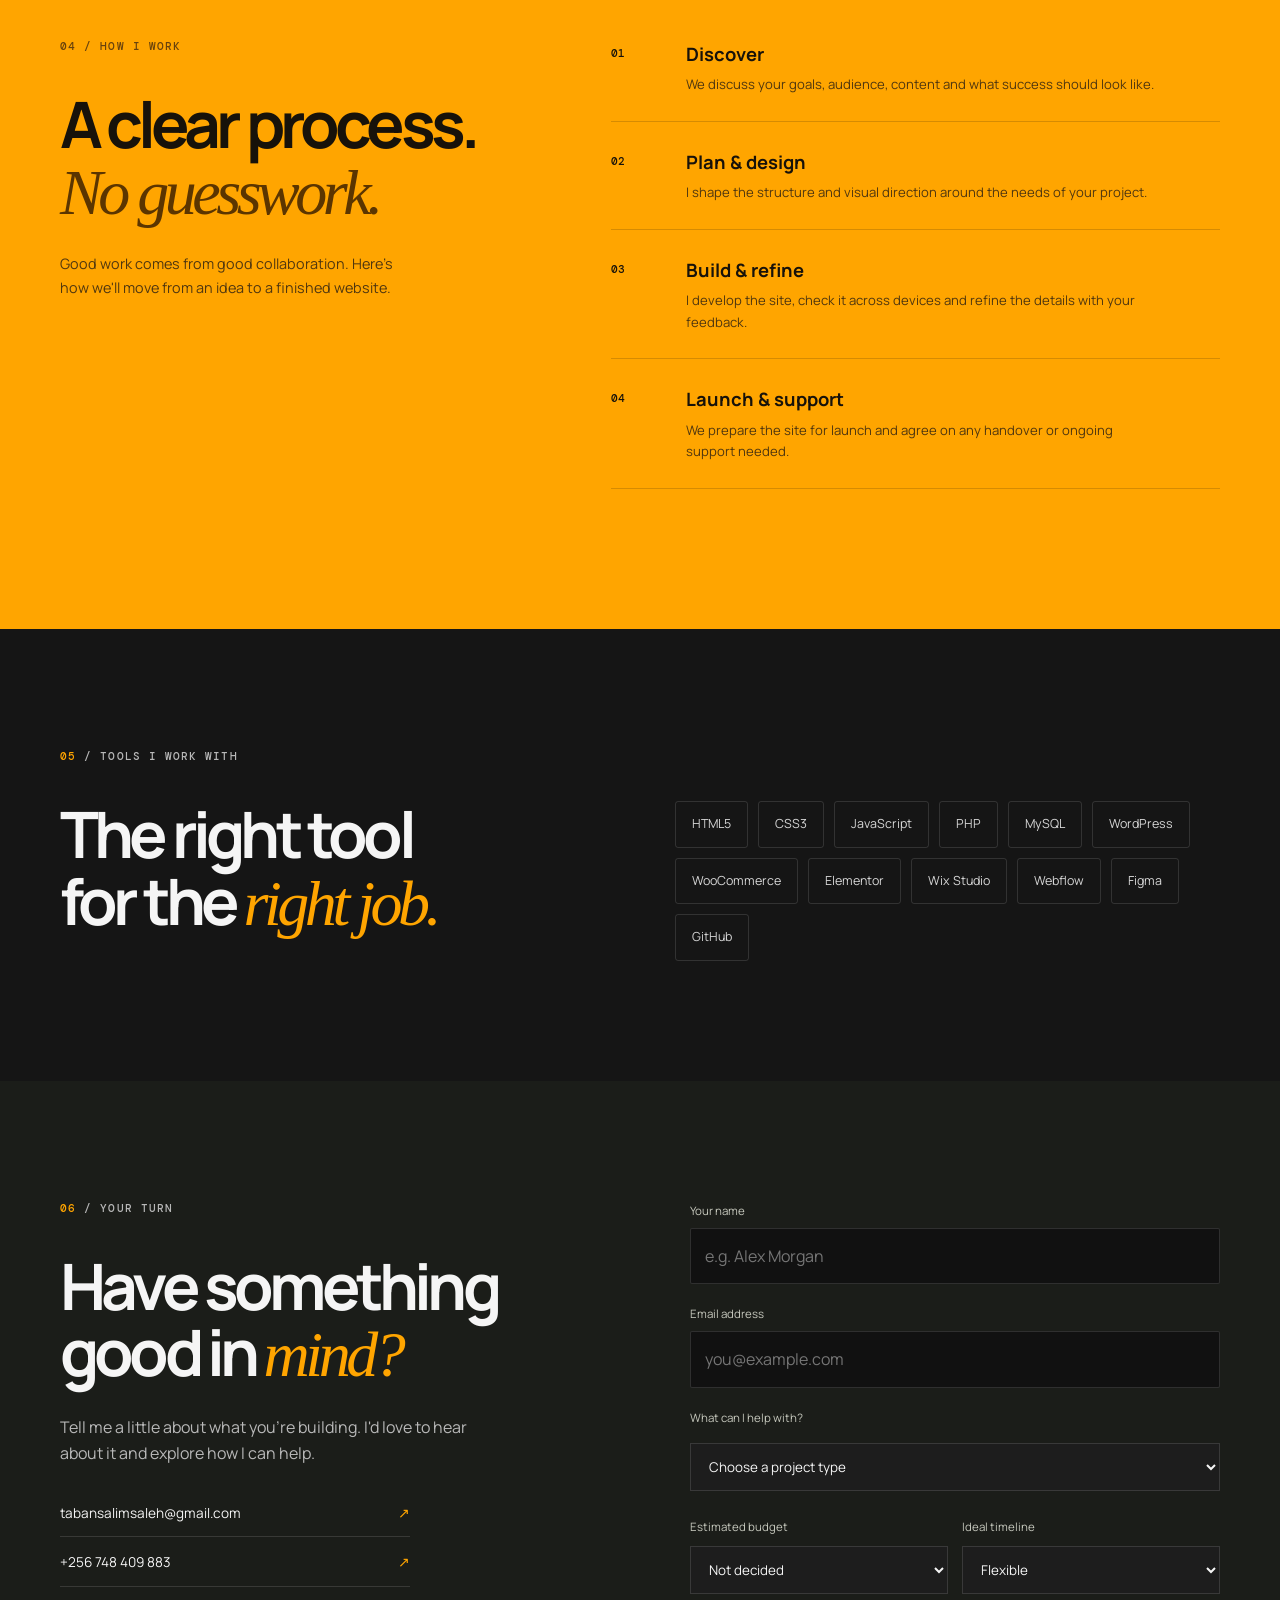
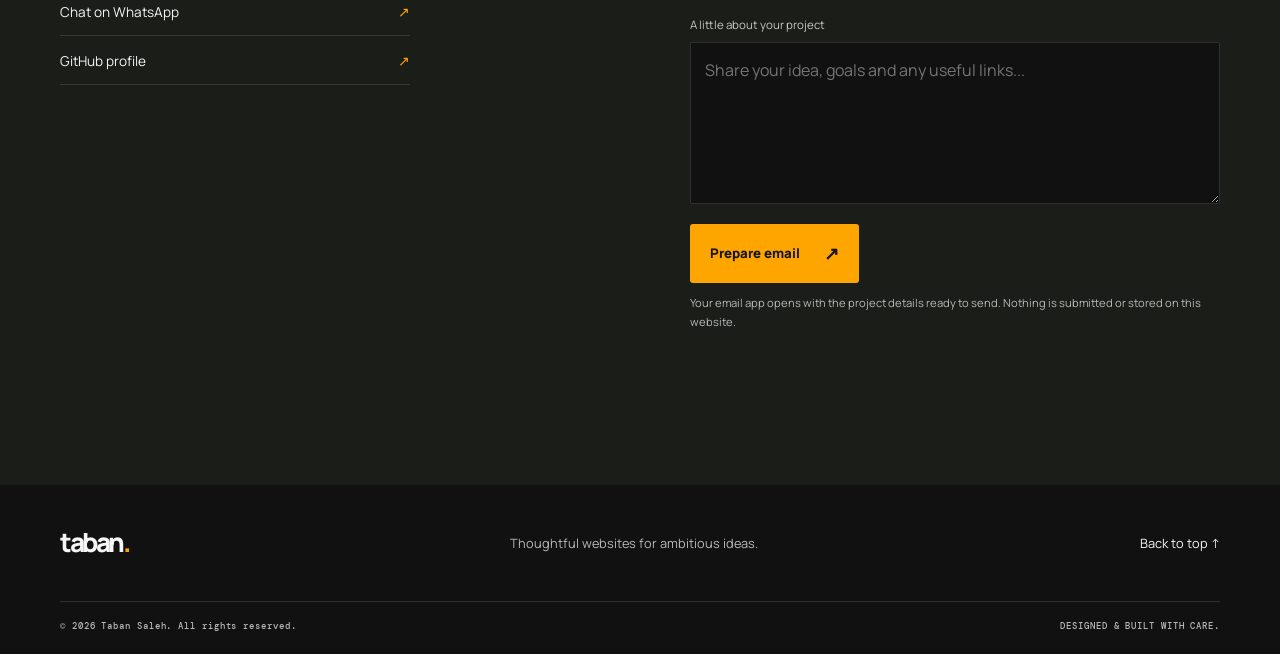
==== commit ab6e9651: "Add canonical URL for portfolio homepage" ====
--- a/index.html
+++ b/index.html
@@ -5,7 +5,7 @@
 <meta name="theme-color" content="#151515">
 <meta name="description" content="Taban Saleh is a web developer creating thoughtful, responsive websites and digital experiences for businesses.">
 <meta property="og:title" content="Taban Saleh — Web Developer"><meta property="og:description" content="Thoughtful design. Purposeful development."><meta property="og:type" content="website"><meta property="og:image" content="https://taban-code.github.io/portfolio/images/social-preview.svg"><meta name="twitter:card" content="summary_large_image"><meta name="twitter:title" content="Taban Saleh — Web Developer"><meta name="twitter:description" content="Responsive websites, e-commerce and frontend development."><meta name="twitter:image" content="https://taban-code.github.io/portfolio/images/social-preview.svg">
-<meta property="og:url" content="https://taban-code.github.io/portfolio/">
+<meta property="og:url" content="https://taban-code.github.io/portfolio/"><link rel="canonical" href="https://taban-code.github.io/portfolio/">
 <title>Taban Saleh — Web Developer</title>
 <link rel="preconnect" href="https://fonts.googleapis.com"><link rel="preconnect" href="https://fonts.gstatic.com" crossorigin>
 <link href="https://fonts.googleapis.com/css2?family=DM+Mono:wght@400;500&family=Manrope:wght@400;500;600;700;800&display=swap" rel="stylesheet"><link rel="stylesheet" href="style.css">
--- a/style.css
+++ b/style.css
@@ -4,3 +4,22 @@
 @media(prefers-reduced-motion:reduce){*,*::before,*::after{scroll-behavior:auto!important;animation-duration:.01ms!important;animation-iteration-count:1!important;transition-duration:.01ms!important}}
 /* Case study links on project cards */
 .case-link,.live-link{display:inline-block;font-size:.76rem;font-weight:700;margin:7px 16px 0 0}.case-link{color:var(--accent)}.case-link span{margin-left:6px}.live-link{color:var(--muted);border-bottom:1px solid var(--line);padding-bottom:3px}.visual-caption-small{position:absolute;left:22px;bottom:18px;z-index:2;font:500 .58rem 'DM Mono',monospace;letter-spacing:.14em;color:#fff}
+
+/* Image-backed project covers and additional portfolio details */
+.project-image{display:block}
+.project-image img{width:100%;height:100%;object-fit:cover;display:block;transition:transform .6s ease}
+.project-image:hover img{transform:scale(1.035)}
+.project-image .image-arrow{z-index:2}
+.project-image .visual-caption-small{z-index:2;text-shadow:0 2px 8px #000}
+.study-art{background:#17212b}
+.portrait-art img{width:100%;height:100%;object-fit:cover;opacity:.95}
+.portrait-art small{z-index:2;background:#151515b8;padding:7px 10px}
+.credibility-strip{display:grid;grid-template-columns:repeat(3,1fr);gap:20px;margin-top:65px;padding-top:24px;border-top:1px solid var(--line)}
+.credibility-strip div{display:flex;flex-direction:column;gap:5px}
+.credibility-strip strong{font-size:.85rem}
+.credibility-strip span{font-size:.75rem;color:var(--muted)}
+.credibility-strip a{color:var(--accent)}
+.form-pair{display:grid;grid-template-columns:1fr 1fr;gap:14px}
+.contact-form select{width:100%;border:1px solid var(--line);background:#1d1d1d;color:var(--text);padding:13px 14px;margin:8px 0 21px;border-radius:0;font:inherit;font-size:.84rem}
+.contact-form select:focus,.contact-form input:focus,.contact-form textarea:focus{outline:1px solid var(--accent);border-color:var(--accent)}
+@media(max-width:600px){.credibility-strip{grid-template-columns:1fr;gap:17px}.form-pair{grid-template-columns:1fr;gap:0}}
